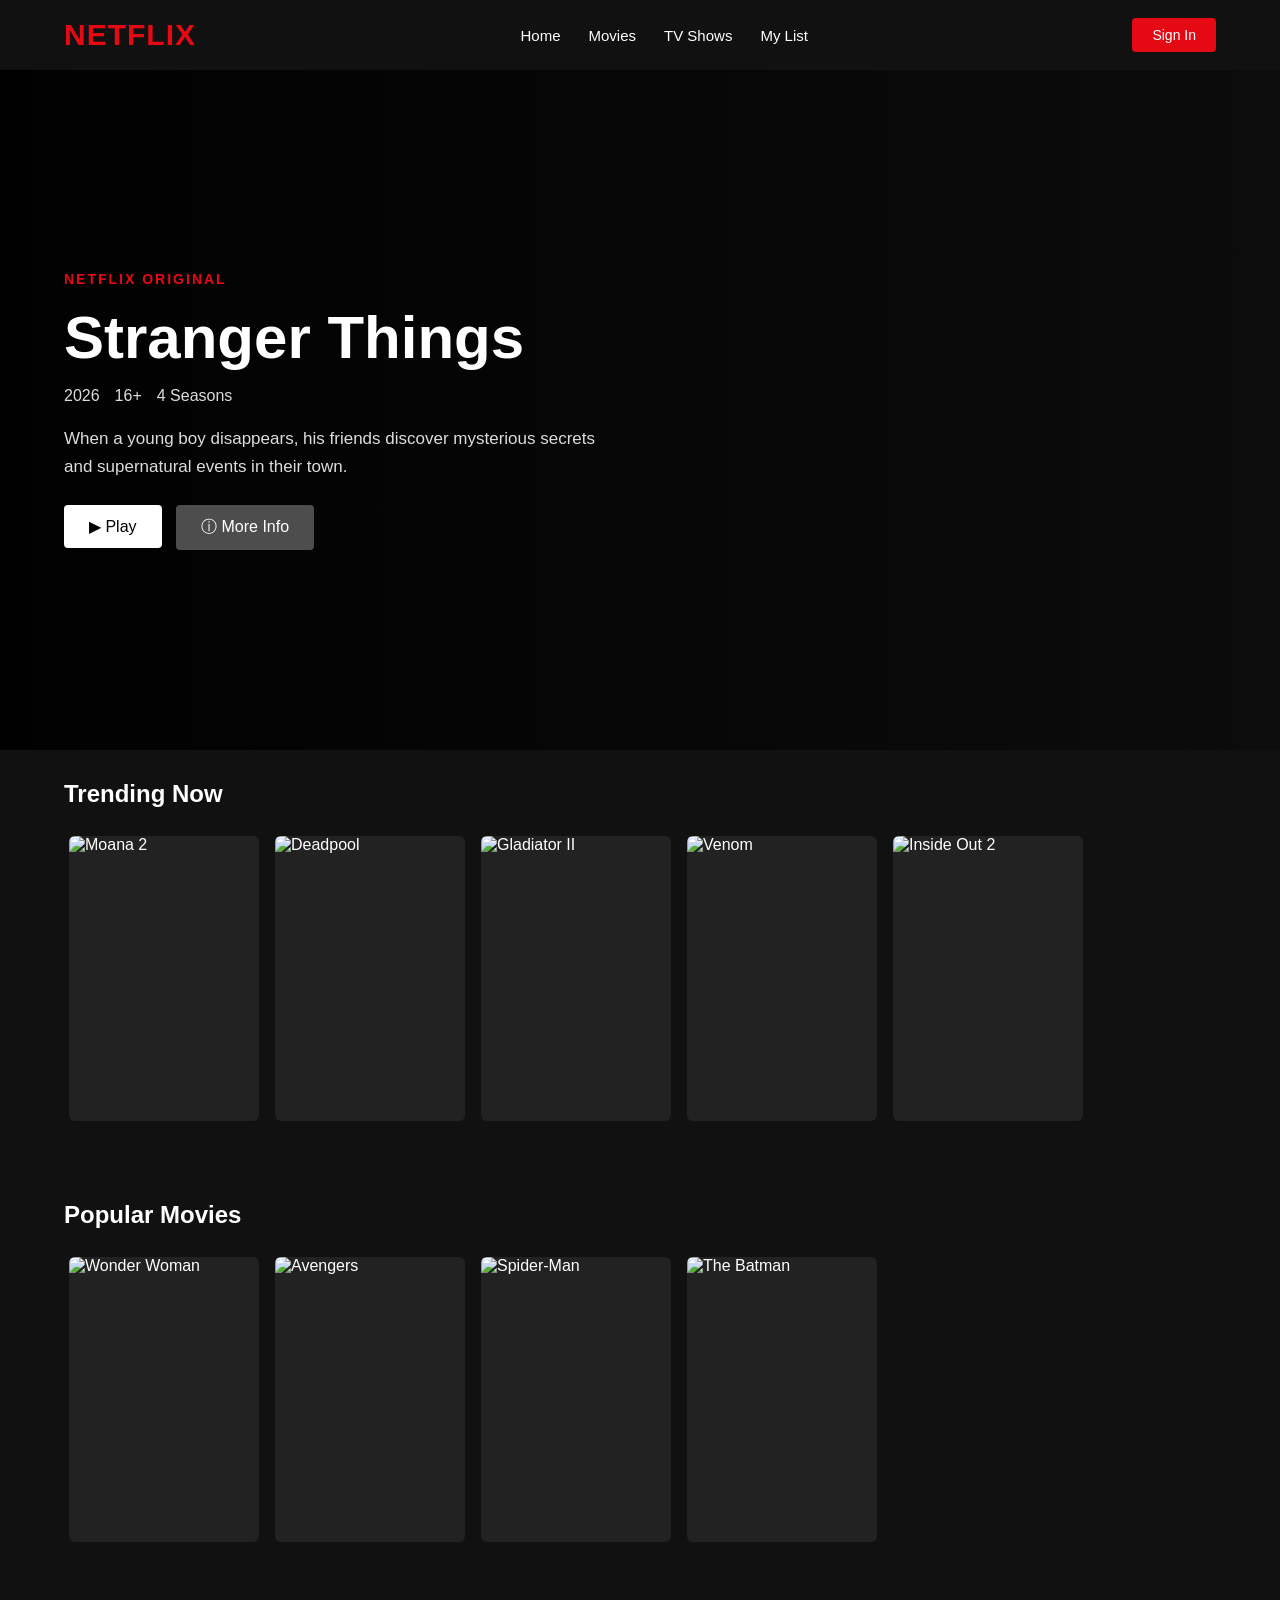
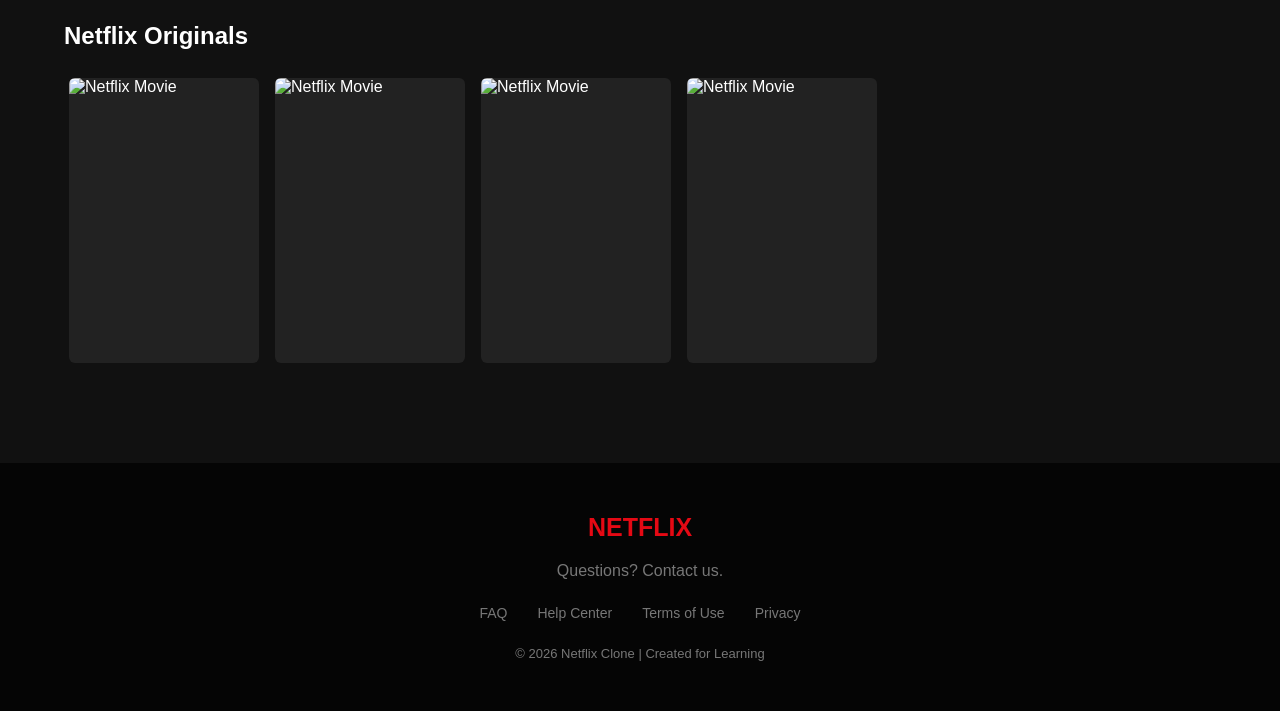
==== netflix-clone/index.html @ 40d4cc33 "Updated project" ====
<!DOCTYPE html>
<html lang="en">

<head>
    <meta charset="UTF-8">
    <meta name="viewport" content="width=device-width, initial-scale=1.0">

    <title>Netflix Clone</title>

    <link rel="stylesheet" href="style.css">
</head>

<body>

    <!-- ================= NAVBAR ================= -->

    <header>

        <div class="logo">NETFLIX</div>

        <nav>
            <a href="#">Home</a>
            <a href="#">Movies</a>
            <a href="#">TV Shows</a>
            <a href="#">My List</a>
        </nav>

        <button class="signin-btn">Sign In</button>

    </header>


    <!-- ================= HERO SECTION ================= -->

    <section class="hero">

        <div class="hero-content">

            <span class="featured">NETFLIX ORIGINAL</span>

            <h1>Stranger Things</h1>

            <div class="movie-details">
                <span>2026</span>
                <span>16+</span>
                <span>4 Seasons</span>
            </div>

            <p>
                When a young boy disappears, his friends discover
                mysterious secrets and supernatural events in their town.
            </p>

            <button class="play-btn">▶ Play</button>

            <button class="info-btn">ⓘ More Info</button>

        </div>

    </section>


    <!-- ================= TRENDING ================= -->

    <section class="movies-section">

        <h2>Trending Now</h2>

        <div class="movie-container">

            <div class="movie-card">

                <img src="https://image.tmdb.org/t/p/w500/1XDDXPXGiI8id7MrUxK36ke7gkX.jpg"
                    alt="Moana 2">

                <div class="movie-info">

                    <h3>Moana 2</h3>

                    <p>⭐ 7.6 &nbsp; | &nbsp; 2024</p>

                </div>

            </div>


            <div class="movie-card">

                <img src="https://image.tmdb.org/t/p/w500/8cdWjvZQUExUUTzyp4t6EDMubfO.jpg"
                    alt="Deadpool">

                <div class="movie-info">

                    <h3>Deadpool</h3>

                    <p>⭐ 8.0 &nbsp; | &nbsp; 2024</p>

                </div>

            </div>


            <div class="movie-card">

                <img src="https://image.tmdb.org/t/p/w500/1pdfLvkbY9ohJlCjQH2CZjjYVvJ.jpg"
                    alt="Gladiator II">

                <div class="movie-info">

                    <h3>Gladiator II</h3>

                    <p>⭐ 7.1 &nbsp; | &nbsp; 2024</p>

                </div>

            </div>


            <div class="movie-card">

                <img src="https://image.tmdb.org/t/p/w500/5CemD1I8k1R0R7cK4yK6a5Q5y7A.jpg"
                    alt="Venom">

                <div class="movie-info">

                    <h3>Venom</h3>

                    <p>⭐ 7.2 &nbsp; | &nbsp; 2024</p>

                </div>

            </div>


            <div class="movie-card">

                <img src="https://image.tmdb.org/t/p/w500/q719jXXEzOoYaps6babgKnONONX.jpg"
                    alt="Inside Out 2">

                <div class="movie-info">

                    <h3>Inside Out 2</h3>

                    <p>⭐ 8.0 &nbsp; | &nbsp; 2024</p>

                </div>

            </div>

        </div>

    </section>


    <!-- ================= POPULAR MOVIES ================= -->

    <section class="movies-section">

        <h2>Popular Movies</h2>

        <div class="movie-container">


            <div class="movie-card">

                <img src="https://image.tmdb.org/t/p/w500/8UlWHLMpgZm9bx6QYh0NFoq67TZ.jpg"
                    alt="Wonder Woman">

                <div class="movie-info">

                    <h3>Wonder Woman</h3>

                    <p>⭐ 7.4 &nbsp; | &nbsp; 2020</p>

                </div>

            </div>


            <div class="movie-card">

                <img src="https://image.tmdb.org/t/p/w500/7WsyChQLEftFiDOVTGkv3hFpyyt.jpg"
                    alt="Avengers">

                <div class="movie-info">

                    <h3>Avengers</h3>

                    <p>⭐ 8.4 &nbsp; | &nbsp; 2018</p>

                </div>

            </div>


            <div class="movie-card">

                <img src="https://image.tmdb.org/t/p/w500/6ELCZlTA5lGUops70hKdB83WJxH.jpg"
                    alt="Spider-Man">

                <div class="movie-info">

                    <h3>Spider-Man</h3>

                    <p>⭐ 8.2 &nbsp; | &nbsp; 2021</p>

                </div>

            </div>


            <div class="movie-card">

                <img src="https://image.tmdb.org/t/p/w500/9O1Iy9od7vL2q9T8w5s6x3j2.jpg"
                    alt="The Batman">

                <div class="movie-info">

                    <h3>The Batman</h3>

                    <p>⭐ 7.8 &nbsp; | &nbsp; 2022</p>

                </div>

            </div>


        </div>

    </section>


    <!-- ================= NETFLIX ORIGINALS ================= -->

    <section class="movies-section">

        <h2>Netflix Originals</h2>

        <div class="movie-container">


            <div class="movie-card">

                <img src="https://image.tmdb.org/t/p/w500/49zB8n6y5J5J3v4Y7J3L4M5N6O.jpg"
                    alt="Netflix Movie">

                <div class="movie-info">

                    <h3>Red Notice</h3>

                    <p>⭐ 7.0 &nbsp; | &nbsp; 2021</p>

                </div>

            </div>


            <div class="movie-card">

                <img src="https://image.tmdb.org/t/p/w500/6f5M1L5Y5N3X5N8M3L5P6Q7R8S.jpg"
                    alt="Netflix Movie">

                <div class="movie-info">

                    <h3>Extraction</h3>

                    <p>⭐ 7.8 &nbsp; | &nbsp; 2020</p>

                </div>

            </div>


            <div class="movie-card">

                <img src="https://image.tmdb.org/t/p/w500/8UlWHLMpgZm9bx6QYh0NFoq67TZ.jpg"
                    alt="Netflix Movie">

                <div class="movie-info">

                    <h3>Bird Box</h3>

                    <p>⭐ 6.8 &nbsp; | &nbsp; 2018</p>

                </div>

            </div>


            <div class="movie-card">

                <img src="https://image.tmdb.org/t/p/w500/7D2Q8M5J3L6P9N4R5T7V8X2Y.jpg"
                    alt="Netflix Movie">

                <div class="movie-info">

                    <h3>The Gray Man</h3>

                    <p>⭐ 7.0 &nbsp; | &nbsp; 2022</p>

                </div>

            </div>


        </div>

    </section>


    <!-- ================= FOOTER ================= -->

    <footer>

        <div class="footer-logo">NETFLIX</div>

        <p>
            Questions? Contact us.
        </p>

        <div class="footer-links">

            <a href="#">FAQ</a>
            <a href="#">Help Center</a>
            <a href="#">Terms of Use</a>
            <a href="#">Privacy</a>

        </div>

        <p class="copyright">
            © 2026 Netflix Clone | Created for Learning
        </p>

    </footer>


</body>

</html>
---- netflix-clone/style.css ----
/* ================= RESET ================= */

* {
    margin: 0;
    padding: 0;
    box-sizing: border-box;
}

html {
    scroll-behavior: smooth;
}

body {
    background: #111;
    color: white;
    font-family: Arial, Helvetica, sans-serif;
}


/* ================= NAVBAR ================= */

header {
    width: 100%;
    height: 70px;

    background: #111;

    display: flex;
    align-items: center;
    justify-content: space-between;

    padding: 0 5%;

    position: fixed;
    top: 0;
    left: 0;

    z-index: 1000;
}

.logo {
    color: #e50914;

    font-size: 30px;
    font-weight: bold;

    letter-spacing: 1px;
}

nav {
    display: flex;
    gap: 28px;
}

nav a {
    color: white;

    text-decoration: none;

    font-size: 15px;

    transition: 0.3s;
}

nav a:hover {
    color: #aaa;
}

.signin-btn {
    background: #e50914;

    color: white;

    border: none;

    padding: 9px 20px;

    border-radius: 4px;

    font-size: 14px;

    cursor: pointer;

    transition: 0.3s;
}

.signin-btn:hover {
    background: #f40612;
}


/* ================= HERO ================= */

.hero {
    height: 680px;

    margin-top: 70px;

    background-image:
        linear-gradient(
            to right,
            rgba(0, 0, 0, 0.95),
            rgba(0, 0, 0, 0.3)
        ),
        linear-gradient(
            to top,
            #111 0%,
            transparent 35%
        ),
        url("https://images.unsplash.com/photo-1489599849927-2ee91cede3ba");

    background-size: cover;

    background-position: center;

    display: flex;

    align-items: center;

    padding-left: 5%;
}

.hero-content {
    max-width: 550px;
}

.featured {
    color: #e50914;

    font-size: 14px;

    font-weight: bold;

    letter-spacing: 2px;
}

.hero-content h1 {
    font-size: 60px;

    margin-top: 15px;

    margin-bottom: 15px;
}

.movie-details {
    display: flex;

    gap: 15px;

    color: #ddd;

    margin-bottom: 20px;
}

.hero-content p {
    color: #ddd;

    font-size: 17px;

    line-height: 1.6;

    margin-bottom: 25px;
}


/* ================= HERO BUTTONS ================= */

.play-btn,
.info-btn {
    border: none;

    padding: 12px 25px;

    border-radius: 4px;

    font-size: 16px;

    cursor: pointer;

    margin-right: 10px;

    transition: 0.3s;
}

.play-btn {
    background: white;

    color: black;
}

.play-btn:hover {
    background: #ddd;

    transform: scale(1.05);
}

.info-btn {
    background: rgba(109, 109, 110, 0.7);

    color: white;
}

.info-btn:hover {
    background: rgba(109, 109, 110, 0.5);

    transform: scale(1.05);
}


/* ================= MOVIE SECTIONS ================= */

.movies-section {
    padding: 30px 5%;
}

.movies-section h2 {
    font-size: 24px;

    margin-bottom: 18px;
}


/* ================= MOVIE CONTAINER ================= */

.movie-container {
    display: flex;

    gap: 16px;

    overflow-x: auto;

    padding: 10px 5px 20px;
}

.movie-container::-webkit-scrollbar {
    height: 6px;
}

.movie-container::-webkit-scrollbar-track {
    background: #222;
}

.movie-container::-webkit-scrollbar-thumb {
    background: #555;

    border-radius: 10px;
}


/* ================= MOVIE CARD ================= */

.movie-card {
    position: relative;

    min-width: 190px;

    height: 285px;

    border-radius: 6px;

    overflow: hidden;

    cursor: pointer;

    transition: transform 0.3s ease;

    background: #222;
}

.movie-card img {
    width: 100%;

    height: 100%;

    object-fit: cover;

    display: block;

    transition: 0.3s;
}

.movie-card:hover {
    transform: scale(1.08);

    z-index: 10;
}

.movie-card:hover img {
    filter: brightness(0.65);
}


/* ================= MOVIE INFO ================= */

.movie-info {
    position: absolute;

    bottom: 0;
    left: 0;

    width: 100%;

    padding: 35px 12px 12px;

    background: linear-gradient(
        transparent,
        rgba(0, 0, 0, 0.95)
    );

    transform: translateY(100%);

    transition: 0.3s ease;
}

.movie-card:hover .movie-info {
    transform: translateY(0);
}

.movie-info h3 {
    font-size: 17px;

    margin-bottom: 7px;
}

.movie-info p {
    color: #ddd;

    font-size: 13px;
}


/* ================= FOOTER ================= */

footer {
    margin-top: 50px;

    padding: 50px 5%;

    background: #050505;

    color: #777;

    text-align: center;
}

.footer-logo {
    color: #e50914;

    font-size: 25px;

    font-weight: bold;

    margin-bottom: 20px;
}

.footer-links {
    display: flex;

    justify-content: center;

    gap: 30px;

    margin: 25px 0;
}

.footer-links a {
    color: #777;

    text-decoration: none;

    font-size: 14px;
}

.footer-links a:hover {
    text-decoration: underline;
}

.copyright {
    margin-top: 20px;

    font-size: 13px;
}


/* ================= RESPONSIVE ================= */

@media (max-width: 768px) {

    header {
        padding: 0 20px;
    }

    nav {
        display: none;
    }

    .logo {
        font-size: 25px;
    }

    .hero {
        height: 550px;

        padding: 20px;

        background-position: center;
    }

    .hero-content h1 {
        font-size: 42px;
    }

    .hero-content p {
        font-size: 15px;
    }

    .movies-section {
        padding: 25px 20px;
    }

    .movie-card {
        min-width: 150px;

        height: 225px;
    }

    .footer-links {
        flex-direction: column;

        gap: 12px;
    }
}


@media (max-width: 450px) {

    .signin-btn {
        padding: 7px 12px;

        font-size: 12px;
    }

    .hero-content h1 {
        font-size: 35px;
    }

    .play-btn,
    .info-btn {
        padding: 10px 16px;

        font-size: 14px;
    }

}
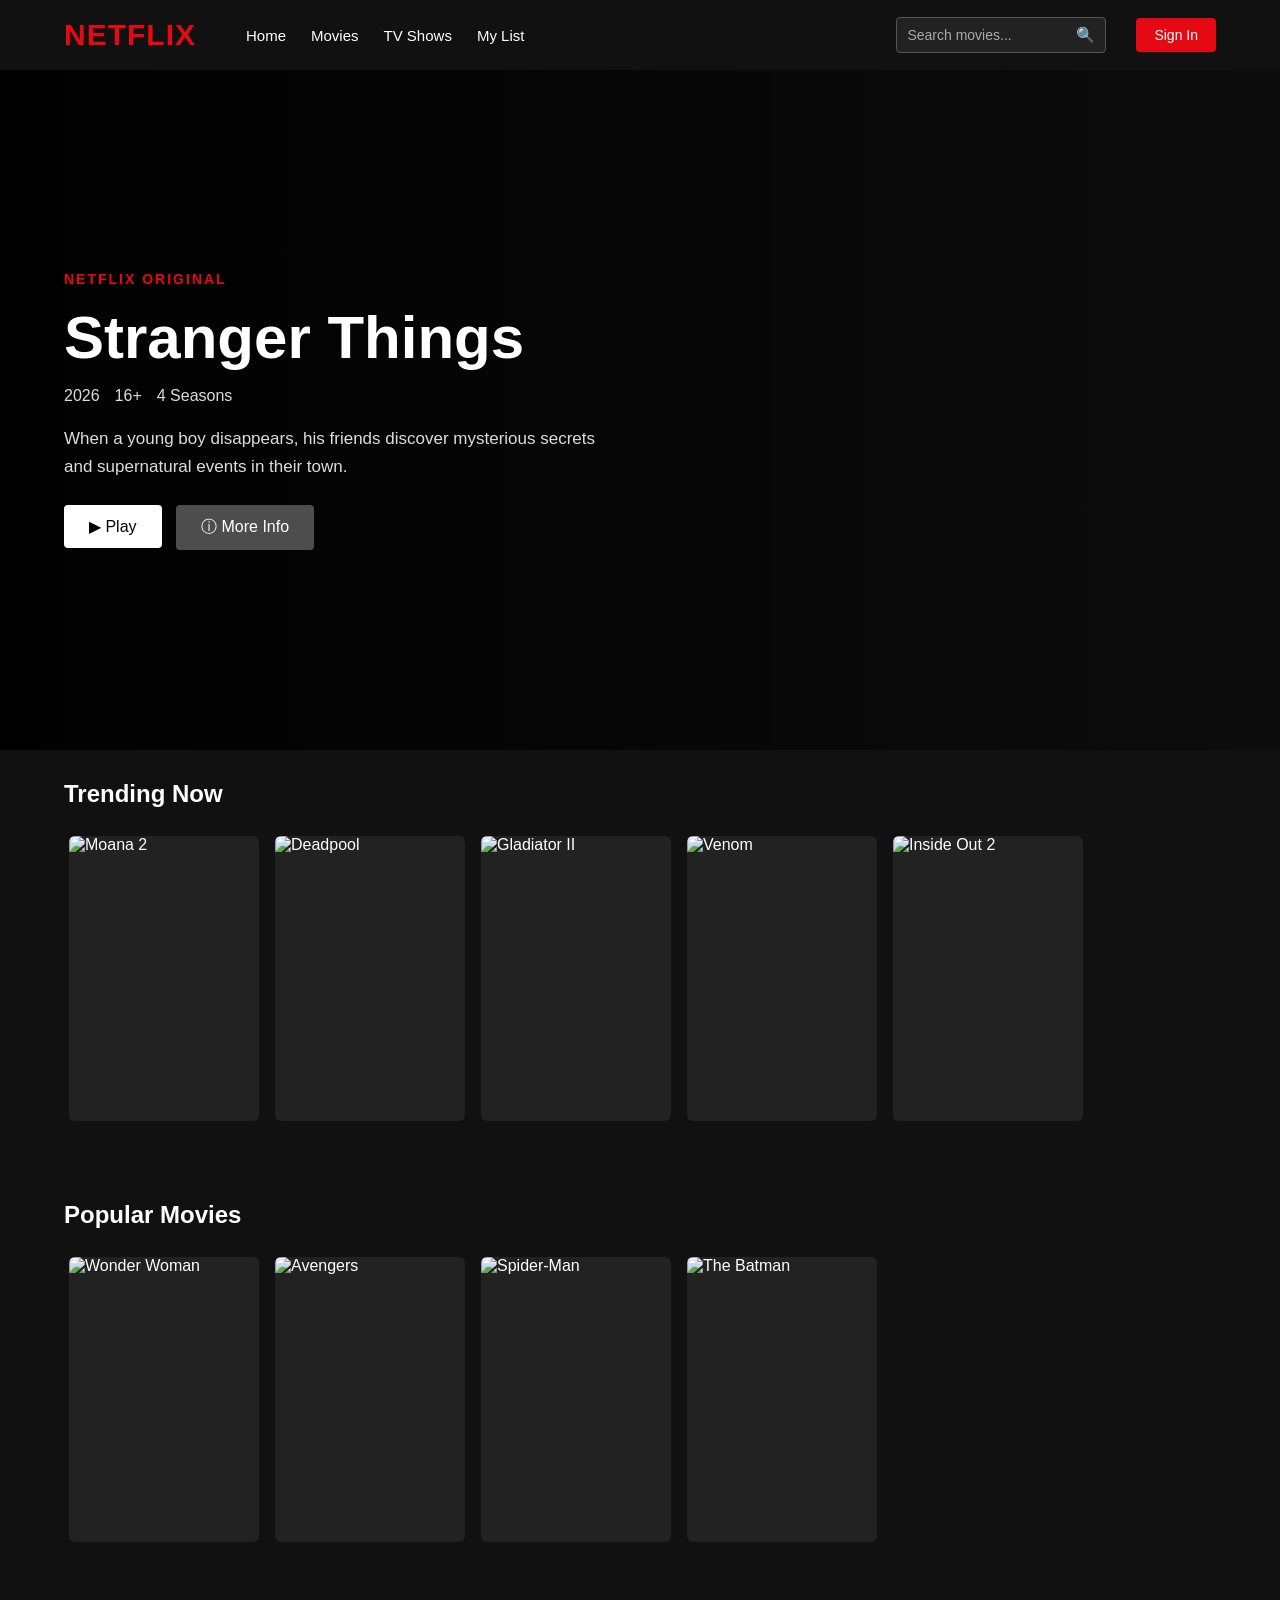
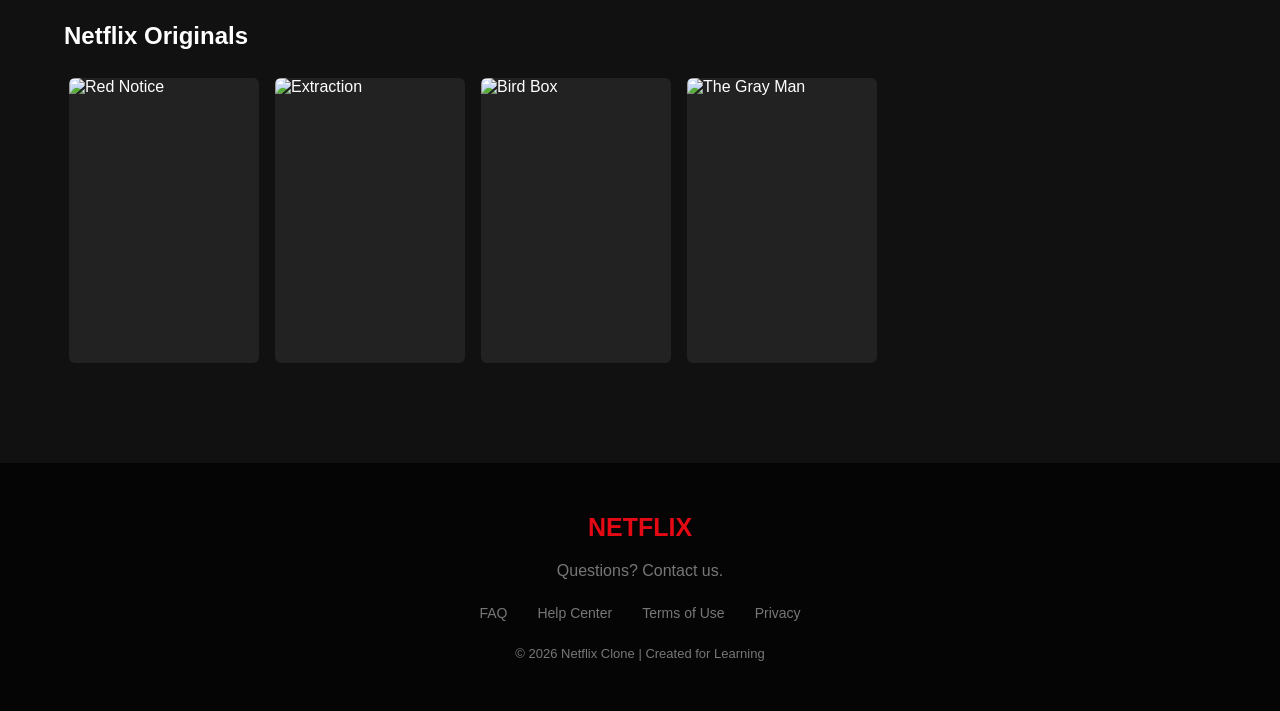
==== commit f0da0697: "Updated project" ====
--- a/netflix-clone/index.html
+++ b/netflix-clone/index.html
@@ -12,27 +12,34 @@
 
 <body>
 
-    <!-- ================= NAVBAR ================= -->
-
+    <!-- NAVBAR -->
     <header>
 
         <div class="logo">NETFLIX</div>
 
         <nav>
-            <a href="#">Home</a>
-            <a href="#">Movies</a>
-            <a href="#">TV Shows</a>
-            <a href="#">My List</a>
+            <a href="#home">Home</a>
+            <a href="#movies">Movies</a>
+            <a href="#tvshows">TV Shows</a>
+            <a href="#mylist">My List</a>
         </nav>
 
+        <div class="search-box">
+            <input
+                type="text"
+                id="searchInput"
+                placeholder="Search movies..."
+            >
+            <span>🔍</span>
+        </div>
+
         <button class="signin-btn">Sign In</button>
 
     </header>
 
 
-    <!-- ================= HERO SECTION ================= -->
-
-    <section class="hero">
+    <!-- HERO -->
+    <section class="hero" id="home">
 
         <div class="hero-content">
 
@@ -60,263 +67,252 @@
     </section>
 
 
-    <!-- ================= TRENDING ================= -->
-
-    <section class="movies-section">
-
-        <h2>Trending Now</h2>
-
-        <div class="movie-container">
-
-            <div class="movie-card">
-
-                <img src="https://image.tmdb.org/t/p/w500/1XDDXPXGiI8id7MrUxK36ke7gkX.jpg"
-                    alt="Moana 2">
-
-                <div class="movie-info">
-
-                    <h3>Moana 2</h3>
-
-                    <p>⭐ 7.6 &nbsp; | &nbsp; 2024</p>
+    <!-- MOVIES -->
+    <main id="movies">
+
+        <!-- TRENDING -->
+        <section class="movies-section">
+
+            <h2>Trending Now</h2>
+
+            <div class="movie-container">
+
+                <div class="movie-card">
+
+                    <img
+                        src="https://image.tmdb.org/t/p/w500/1XDDXPXGiI8id7MrUxK36ke7gkX.jpg"
+                        alt="Moana 2"
+                    >
+
+                    <div class="movie-info">
+                        <h3>Moana 2</h3>
+                        <p>⭐ 7.6 | 2024</p>
+                    </div>
+
+                </div>
+
+
+                <div class="movie-card">
+
+                    <img
+                        src="https://image.tmdb.org/t/p/w500/8cdWjvZQUExUUTzyp4t6EDMubfO.jpg"
+                        alt="Deadpool"
+                    >
+
+                    <div class="movie-info">
+                        <h3>Deadpool</h3>
+                        <p>⭐ 8.0 | 2024</p>
+                    </div>
+
+                </div>
+
+
+                <div class="movie-card">
+
+                    <img
+                        src="https://image.tmdb.org/t/p/w500/1pdfLvkbY9ohJlCjQH2CZjjYVvJ.jpg"
+                        alt="Gladiator II"
+                    >
+
+                    <div class="movie-info">
+                        <h3>Gladiator II</h3>
+                        <p>⭐ 7.1 | 2024</p>
+                    </div>
+
+                </div>
+
+
+                <div class="movie-card">
+
+                    <img
+                        src="https://image.tmdb.org/t/p/w500/5CemD1I8k1R0R7cK4yK6a5Q5y7A.jpg"
+                        alt="Venom"
+                    >
+
+                    <div class="movie-info">
+                        <h3>Venom</h3>
+                        <p>⭐ 7.2 | 2024</p>
+                    </div>
+
+                </div>
+
+
+                <div class="movie-card">
+
+                    <img
+                        src="https://image.tmdb.org/t/p/w500/q719jXXEzOoYaps6babgKnONONX.jpg"
+                        alt="Inside Out 2"
+                    >
+
+                    <div class="movie-info">
+                        <h3>Inside Out 2</h3>
+                        <p>⭐ 8.0 | 2024</p>
+                    </div>
 
                 </div>
 
             </div>
 
-
-            <div class="movie-card">
-
-                <img src="https://image.tmdb.org/t/p/w500/8cdWjvZQUExUUTzyp4t6EDMubfO.jpg"
-                    alt="Deadpool">
-
-                <div class="movie-info">
-
-                    <h3>Deadpool</h3>
-
-                    <p>⭐ 8.0 &nbsp; | &nbsp; 2024</p>
+        </section>
+
+
+        <!-- POPULAR -->
+        <section class="movies-section">
+
+            <h2>Popular Movies</h2>
+
+            <div class="movie-container">
+
+                <div class="movie-card">
+
+                    <img
+                        src="https://image.tmdb.org/t/p/w500/8UlWHLMpgZm9bx6QYh0NFoq67TZ.jpg"
+                        alt="Wonder Woman"
+                    >
+
+                    <div class="movie-info">
+                        <h3>Wonder Woman</h3>
+                        <p>⭐ 7.4 | 2020</p>
+                    </div>
+
+                </div>
+
+
+                <div class="movie-card">
+
+                    <img
+                        src="https://image.tmdb.org/t/p/w500/7WsyChQLEftFiDOVTGkv3hFpyyt.jpg"
+                        alt="Avengers"
+                    >
+
+                    <div class="movie-info">
+                        <h3>Avengers</h3>
+                        <p>⭐ 8.4 | 2018</p>
+                    </div>
+
+                </div>
+
+
+                <div class="movie-card">
+
+                    <img
+                        src="https://image.tmdb.org/t/p/w500/6ELCZlTA5lGUops70hKdB83WJxH.jpg"
+                        alt="Spider-Man"
+                    >
+
+                    <div class="movie-info">
+                        <h3>Spider-Man</h3>
+                        <p>⭐ 8.2 | 2021</p>
+                    </div>
+
+                </div>
+
+
+                <div class="movie-card">
+
+                    <img
+                        src="https://image.tmdb.org/t/p/w500/9O1Iy9od7vL2q9T8w5s6x3j2.jpg"
+                        alt="The Batman"
+                    >
+
+                    <div class="movie-info">
+                        <h3>The Batman</h3>
+                        <p>⭐ 7.8 | 2022</p>
+                    </div>
 
                 </div>
 
             </div>
 
-
-            <div class="movie-card">
-
-                <img src="https://image.tmdb.org/t/p/w500/1pdfLvkbY9ohJlCjQH2CZjjYVvJ.jpg"
-                    alt="Gladiator II">
-
-                <div class="movie-info">
-
-                    <h3>Gladiator II</h3>
-
-                    <p>⭐ 7.1 &nbsp; | &nbsp; 2024</p>
+        </section>
+
+
+        <!-- NETFLIX ORIGINALS -->
+        <section class="movies-section">
+
+            <h2>Netflix Originals</h2>
+
+            <div class="movie-container">
+
+                <div class="movie-card">
+
+                    <img
+                        src="https://image.tmdb.org/t/p/w500/49zB8n6y5J5J3v4Y7J3L4M5N6O.jpg"
+                        alt="Red Notice"
+                    >
+
+                    <div class="movie-info">
+                        <h3>Red Notice</h3>
+                        <p>⭐ 7.0 | 2021</p>
+                    </div>
+
+                </div>
+
+
+                <div class="movie-card">
+
+                    <img
+                        src="https://image.tmdb.org/t/p/w500/6f5M1L5Y5N3X5N8M3L5P6Q7R8S.jpg"
+                        alt="Extraction"
+                    >
+
+                    <div class="movie-info">
+                        <h3>Extraction</h3>
+                        <p>⭐ 7.8 | 2020</p>
+                    </div>
+
+                </div>
+
+
+                <div class="movie-card">
+
+                    <img
+                        src="https://image.tmdb.org/t/p/w500/8UlWHLMpgZm9bx6QYh0NFoq67TZ.jpg"
+                        alt="Bird Box"
+                    >
+
+                    <div class="movie-info">
+                        <h3>Bird Box</h3>
+                        <p>⭐ 6.8 | 2018</p>
+                    </div>
+
+                </div>
+
+
+                <div class="movie-card">
+
+                    <img
+                        src="https://image.tmdb.org/t/p/w500/7D2Q8M5J3L6P9N4R5T7V8X2Y.jpg"
+                        alt="The Gray Man"
+                    >
+
+                    <div class="movie-info">
+                        <h3>The Gray Man</h3>
+                        <p>⭐ 7.0 | 2022</p>
+                    </div>
 
                 </div>
 
             </div>
 
-
-            <div class="movie-card">
-
-                <img src="https://image.tmdb.org/t/p/w500/5CemD1I8k1R0R7cK4yK6a5Q5y7A.jpg"
-                    alt="Venom">
-
-                <div class="movie-info">
-
-                    <h3>Venom</h3>
-
-                    <p>⭐ 7.2 &nbsp; | &nbsp; 2024</p>
-
-                </div>
-
-            </div>
-
-
-            <div class="movie-card">
-
-                <img src="https://image.tmdb.org/t/p/w500/q719jXXEzOoYaps6babgKnONONX.jpg"
-                    alt="Inside Out 2">
-
-                <div class="movie-info">
-
-                    <h3>Inside Out 2</h3>
-
-                    <p>⭐ 8.0 &nbsp; | &nbsp; 2024</p>
-
-                </div>
-
-            </div>
-
-        </div>
-
-    </section>
-
-
-    <!-- ================= POPULAR MOVIES ================= -->
-
-    <section class="movies-section">
-
-        <h2>Popular Movies</h2>
-
-        <div class="movie-container">
-
-
-            <div class="movie-card">
-
-                <img src="https://image.tmdb.org/t/p/w500/8UlWHLMpgZm9bx6QYh0NFoq67TZ.jpg"
-                    alt="Wonder Woman">
-
-                <div class="movie-info">
-
-                    <h3>Wonder Woman</h3>
-
-                    <p>⭐ 7.4 &nbsp; | &nbsp; 2020</p>
-
-                </div>
-
-            </div>
-
-
-            <div class="movie-card">
-
-                <img src="https://image.tmdb.org/t/p/w500/7WsyChQLEftFiDOVTGkv3hFpyyt.jpg"
-                    alt="Avengers">
-
-                <div class="movie-info">
-
-                    <h3>Avengers</h3>
-
-                    <p>⭐ 8.4 &nbsp; | &nbsp; 2018</p>
-
-                </div>
-
-            </div>
-
-
-            <div class="movie-card">
-
-                <img src="https://image.tmdb.org/t/p/w500/6ELCZlTA5lGUops70hKdB83WJxH.jpg"
-                    alt="Spider-Man">
-
-                <div class="movie-info">
-
-                    <h3>Spider-Man</h3>
-
-                    <p>⭐ 8.2 &nbsp; | &nbsp; 2021</p>
-
-                </div>
-
-            </div>
-
-
-            <div class="movie-card">
-
-                <img src="https://image.tmdb.org/t/p/w500/9O1Iy9od7vL2q9T8w5s6x3j2.jpg"
-                    alt="The Batman">
-
-                <div class="movie-info">
-
-                    <h3>The Batman</h3>
-
-                    <p>⭐ 7.8 &nbsp; | &nbsp; 2022</p>
-
-                </div>
-
-            </div>
-
-
-        </div>
-
-    </section>
-
-
-    <!-- ================= NETFLIX ORIGINALS ================= -->
-
-    <section class="movies-section">
-
-        <h2>Netflix Originals</h2>
-
-        <div class="movie-container">
-
-
-            <div class="movie-card">
-
-                <img src="https://image.tmdb.org/t/p/w500/49zB8n6y5J5J3v4Y7J3L4M5N6O.jpg"
-                    alt="Netflix Movie">
-
-                <div class="movie-info">
-
-                    <h3>Red Notice</h3>
-
-                    <p>⭐ 7.0 &nbsp; | &nbsp; 2021</p>
-
-                </div>
-
-            </div>
-
-
-            <div class="movie-card">
-
-                <img src="https://image.tmdb.org/t/p/w500/6f5M1L5Y5N3X5N8M3L5P6Q7R8S.jpg"
-                    alt="Netflix Movie">
-
-                <div class="movie-info">
-
-                    <h3>Extraction</h3>
-
-                    <p>⭐ 7.8 &nbsp; | &nbsp; 2020</p>
-
-                </div>
-
-            </div>
-
-
-            <div class="movie-card">
-
-                <img src="https://image.tmdb.org/t/p/w500/8UlWHLMpgZm9bx6QYh0NFoq67TZ.jpg"
-                    alt="Netflix Movie">
-
-                <div class="movie-info">
-
-                    <h3>Bird Box</h3>
-
-                    <p>⭐ 6.8 &nbsp; | &nbsp; 2018</p>
-
-                </div>
-
-            </div>
-
-
-            <div class="movie-card">
-
-                <img src="https://image.tmdb.org/t/p/w500/7D2Q8M5J3L6P9N4R5T7V8X2Y.jpg"
-                    alt="Netflix Movie">
-
-                <div class="movie-info">
-
-                    <h3>The Gray Man</h3>
-
-                    <p>⭐ 7.0 &nbsp; | &nbsp; 2022</p>
-
-                </div>
-
-            </div>
-
-
-        </div>
-
-    </section>
-
-
-    <!-- ================= FOOTER ================= -->
-
+        </section>
+
+    </main>
+
+
+    <!-- NO RESULTS -->
+    <div id="noResults" class="no-results">
+        <h2>No movies found 😔</h2>
+        <p>Try searching for another movie.</p>
+    </div>
+
+
+    <!-- FOOTER -->
     <footer>
 
         <div class="footer-logo">NETFLIX</div>
 
-        <p>
-            Questions? Contact us.
-        </p>
+        <p>Questions? Contact us.</p>
 
         <div class="footer-links">
 
@@ -334,6 +330,8 @@
     </footer>
 
 
+    <script src="script.js"></script>
+
 </body>
 
 </html>
--- a/netflix-clone/style.css
+++ b/netflix-clone/style.css
@@ -27,9 +27,10 @@
 
     display: flex;
     align-items: center;
-    justify-content: space-between;
 
     padding: 0 5%;
+
+    gap: 30px;
 
     position: fixed;
     top: 0;
@@ -45,11 +46,15 @@
     font-weight: bold;
 
     letter-spacing: 1px;
+
+    margin-right: 20px;
 }
 
 nav {
     display: flex;
-    gap: 28px;
+    gap: 25px;
+
+    flex: 1;
 }
 
 nav a {
@@ -66,6 +71,50 @@
     color: #aaa;
 }
 
+
+/* ================= SEARCH ================= */
+
+.search-box {
+    width: 210px;
+    height: 36px;
+
+    display: flex;
+    align-items: center;
+
+    background: #222;
+
+    border: 1px solid #555;
+
+    border-radius: 4px;
+
+    padding: 0 10px;
+}
+
+.search-box input {
+    width: 100%;
+
+    background: transparent;
+
+    border: none;
+
+    outline: none;
+
+    color: white;
+
+    font-size: 14px;
+}
+
+.search-box input::placeholder {
+    color: #aaa;
+}
+
+.search-box span {
+    font-size: 15px;
+}
+
+
+/* ================= SIGN IN ================= */
+
 .signin-btn {
     background: #e50914;
 
@@ -73,13 +122,15 @@
 
     border: none;
 
-    padding: 9px 20px;
+    padding: 9px 18px;
 
     border-radius: 4px;
 
+    cursor: pointer;
+
     font-size: 14px;
 
-    cursor: pointer;
+    white-space: nowrap;
 
     transition: 0.3s;
 }
@@ -207,7 +258,7 @@
 }
 
 
-/* ================= MOVIE SECTIONS ================= */
+/* ================= MOVIES ================= */
 
 .movies-section {
     padding: 30px 5%;
@@ -219,9 +270,6 @@
     margin-bottom: 18px;
 }
 
-
-/* ================= MOVIE CONTAINER ================= */
-
 .movie-container {
     display: flex;
 
@@ -286,7 +334,7 @@
 }
 
 .movie-card:hover img {
-    filter: brightness(0.65);
+    filter: brightness(0.6);
 }
 
 
@@ -300,7 +348,7 @@
 
     width: 100%;
 
-    padding: 35px 12px 12px;
+    padding: 40px 12px 12px;
 
     background: linear-gradient(
         transparent,
@@ -329,6 +377,25 @@
 }
 
 
+/* ================= NO RESULTS ================= */
+
+.no-results {
+    display: none;
+
+    text-align: center;
+
+    padding: 60px 20px;
+
+    color: #aaa;
+}
+
+.no-results h2 {
+    color: white;
+
+    margin-bottom: 10px;
+}
+
+
 /* ================= FOOTER ================= */
 
 footer {
@@ -382,28 +449,65 @@
 }
 
 
-/* ================= RESPONSIVE ================= */
+/* ================= TABLET ================= */
+
+@media (max-width: 1000px) {
+
+    header {
+        gap: 15px;
+    }
+
+    nav {
+        gap: 15px;
+    }
+
+    .search-box {
+        width: 170px;
+    }
+
+}
+
+
+/* ================= MOBILE ================= */
 
 @media (max-width: 768px) {
 
     header {
+        height: 65px;
+
         padding: 0 20px;
+
+        gap: 12px;
+    }
+
+    .logo {
+        font-size: 24px;
+
+        margin-right: 0;
     }
 
     nav {
         display: none;
     }
 
-    .logo {
-        font-size: 25px;
+    .search-box {
+        margin-left: auto;
+
+        width: 160px;
+    }
+
+    .signin-btn {
+        padding: 8px 12px;
+
+        font-size: 12px;
     }
 
     .hero {
         height: 550px;
 
+        margin-top: 65px;
+
         padding: 20px;
-
-        background-position: center;
     }
 
     .hero-content h1 {
@@ -429,15 +533,20 @@
 
         gap: 12px;
     }
-}
-
+
+}
+
+
+/* ================= SMALL MOBILE ================= */
 
 @media (max-width: 450px) {
 
+    .search-box {
+        width: 120px;
+    }
+
     .signin-btn {
-        padding: 7px 12px;
-
-        font-size: 12px;
+        display: none;
     }
 
     .hero-content h1 {
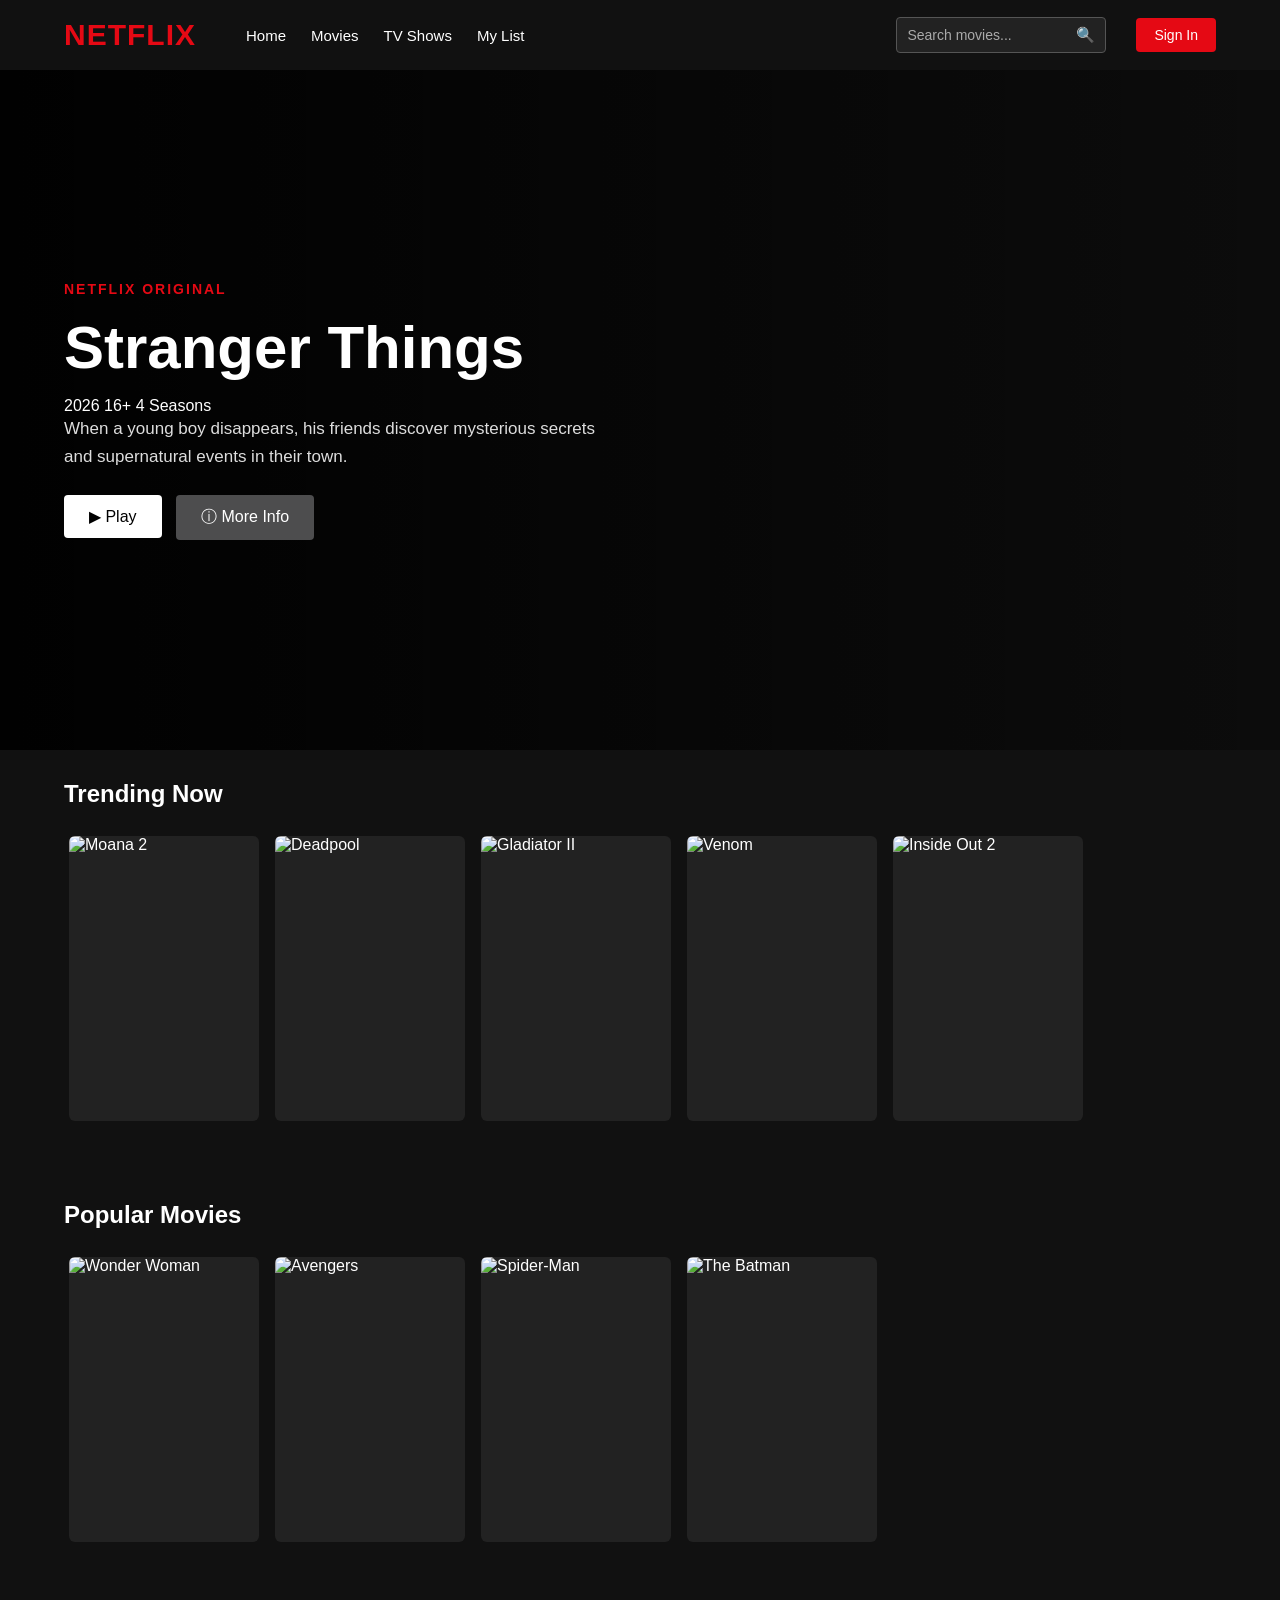
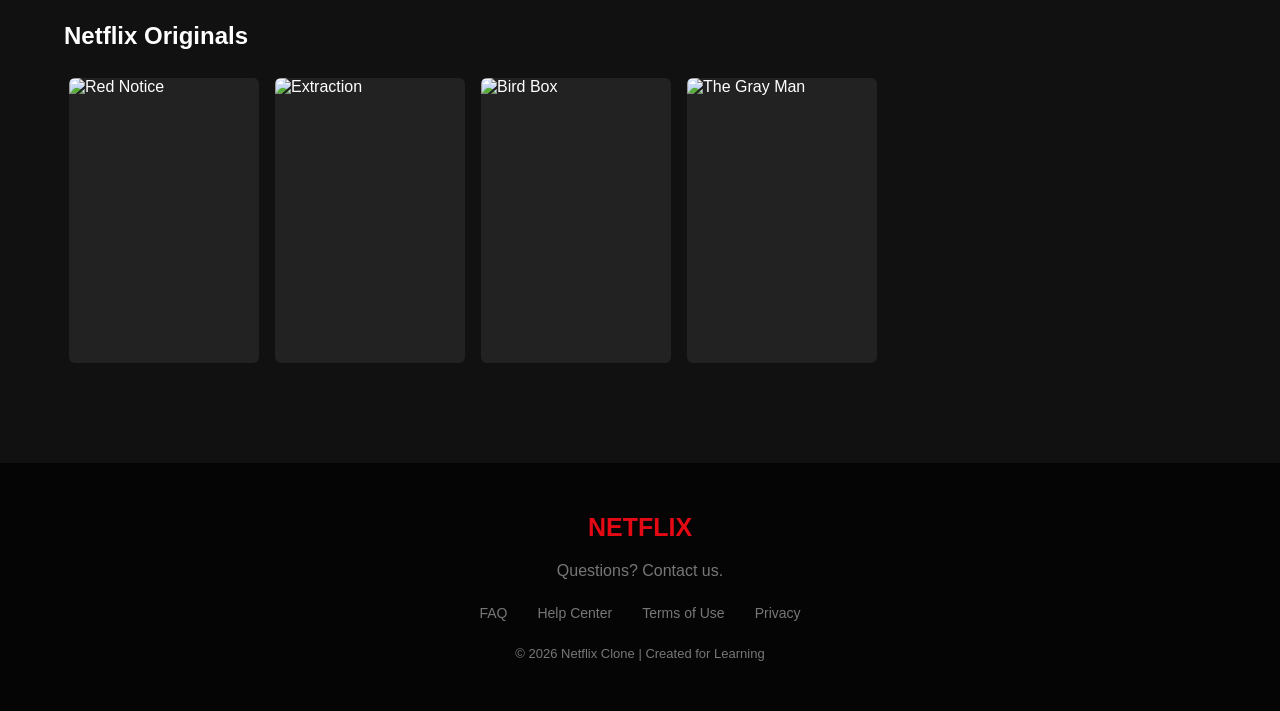
==== commit b11c46e8: "Updated project" ====
--- a/netflix-clone/index.html
+++ b/netflix-clone/index.html
@@ -12,7 +12,8 @@
 
 <body>
 
-    <!-- NAVBAR -->
+    <!-- ================= NAVBAR ================= -->
+
     <header>
 
         <div class="logo">NETFLIX</div>
@@ -38,7 +39,8 @@
     </header>
 
 
-    <!-- HERO -->
+    <!-- ================= HERO ================= -->
+
     <section class="hero" id="home">
 
         <div class="hero-content">
@@ -47,7 +49,7 @@
 
             <h1>Stranger Things</h1>
 
-            <div class="movie-details">
+            <div class="hero-meta">
                 <span>2026</span>
                 <span>16+</span>
                 <span>4 Seasons</span>
@@ -58,26 +60,39 @@
                 mysterious secrets and supernatural events in their town.
             </p>
 
-            <button class="play-btn">▶ Play</button>
-
-            <button class="info-btn">ⓘ More Info</button>
+            <button class="play-btn">
+                ▶ Play
+            </button>
+
+            <button class="info-btn">
+                ⓘ More Info
+            </button>
 
         </div>
 
     </section>
 
 
-    <!-- MOVIES -->
+    <!-- ================= MOVIES ================= -->
+
     <main id="movies">
 
-        <!-- TRENDING -->
+
+        <!-- TRENDING NOW -->
+
         <section class="movies-section">
 
             <h2>Trending Now</h2>
 
             <div class="movie-container">
 
-                <div class="movie-card">
+
+                <!-- MOANA -->
+
+                <div
+                    class="movie-card"
+                    onclick="window.location.href='movie.html'"
+                >
 
                     <img
                         src="https://image.tmdb.org/t/p/w500/1XDDXPXGiI8id7MrUxK36ke7gkX.jpg"
@@ -85,14 +100,22 @@
                     >
 
                     <div class="movie-info">
+
                         <h3>Moana 2</h3>
+
                         <p>⭐ 7.6 | 2024</p>
-                    </div>
-
-                </div>
-
-
-                <div class="movie-card">
+
+                    </div>
+
+                </div>
+
+
+                <!-- DEADPOOL -->
+
+                <div
+                    class="movie-card"
+                    onclick="window.location.href='movie.html'"
+                >
 
                     <img
                         src="https://image.tmdb.org/t/p/w500/8cdWjvZQUExUUTzyp4t6EDMubfO.jpg"
@@ -100,14 +123,22 @@
                     >
 
                     <div class="movie-info">
+
                         <h3>Deadpool</h3>
+
                         <p>⭐ 8.0 | 2024</p>
-                    </div>
-
-                </div>
-
-
-                <div class="movie-card">
+
+                    </div>
+
+                </div>
+
+
+                <!-- GLADIATOR -->
+
+                <div
+                    class="movie-card"
+                    onclick="window.location.href='movie.html'"
+                >
 
                     <img
                         src="https://image.tmdb.org/t/p/w500/1pdfLvkbY9ohJlCjQH2CZjjYVvJ.jpg"
@@ -115,14 +146,22 @@
                     >
 
                     <div class="movie-info">
+
                         <h3>Gladiator II</h3>
+
                         <p>⭐ 7.1 | 2024</p>
-                    </div>
-
-                </div>
-
-
-                <div class="movie-card">
+
+                    </div>
+
+                </div>
+
+
+                <!-- VENOM -->
+
+                <div
+                    class="movie-card"
+                    onclick="window.location.href='movie.html'"
+                >
 
                     <img
                         src="https://image.tmdb.org/t/p/w500/5CemD1I8k1R0R7cK4yK6a5Q5y7A.jpg"
@@ -130,14 +169,22 @@
                     >
 
                     <div class="movie-info">
+
                         <h3>Venom</h3>
+
                         <p>⭐ 7.2 | 2024</p>
-                    </div>
-
-                </div>
-
-
-                <div class="movie-card">
+
+                    </div>
+
+                </div>
+
+
+                <!-- INSIDE OUT -->
+
+                <div
+                    class="movie-card"
+                    onclick="window.location.href='movie.html'"
+                >
 
                     <img
                         src="https://image.tmdb.org/t/p/w500/q719jXXEzOoYaps6babgKnONONX.jpg"
@@ -145,8 +192,11 @@
                     >
 
                     <div class="movie-info">
+
                         <h3>Inside Out 2</h3>
+
                         <p>⭐ 8.0 | 2024</p>
+
                     </div>
 
                 </div>
@@ -156,14 +206,22 @@
         </section>
 
 
-        <!-- POPULAR -->
+
+        <!-- POPULAR MOVIES -->
+
         <section class="movies-section">
 
             <h2>Popular Movies</h2>
 
             <div class="movie-container">
 
-                <div class="movie-card">
+
+                <!-- WONDER WOMAN -->
+
+                <div
+                    class="movie-card"
+                    onclick="window.location.href='movie.html'"
+                >
 
                     <img
                         src="https://image.tmdb.org/t/p/w500/8UlWHLMpgZm9bx6QYh0NFoq67TZ.jpg"
@@ -171,14 +229,22 @@
                     >
 
                     <div class="movie-info">
+
                         <h3>Wonder Woman</h3>
+
                         <p>⭐ 7.4 | 2020</p>
-                    </div>
-
-                </div>
-
-
-                <div class="movie-card">
+
+                    </div>
+
+                </div>
+
+
+                <!-- AVENGERS -->
+
+                <div
+                    class="movie-card"
+                    onclick="window.location.href='movie.html'"
+                >
 
                     <img
                         src="https://image.tmdb.org/t/p/w500/7WsyChQLEftFiDOVTGkv3hFpyyt.jpg"
@@ -186,14 +252,22 @@
                     >
 
                     <div class="movie-info">
+
                         <h3>Avengers</h3>
+
                         <p>⭐ 8.4 | 2018</p>
-                    </div>
-
-                </div>
-
-
-                <div class="movie-card">
+
+                    </div>
+
+                </div>
+
+
+                <!-- SPIDER MAN -->
+
+                <div
+                    class="movie-card"
+                    onclick="window.location.href='movie.html'"
+                >
 
                     <img
                         src="https://image.tmdb.org/t/p/w500/6ELCZlTA5lGUops70hKdB83WJxH.jpg"
@@ -201,14 +275,22 @@
                     >
 
                     <div class="movie-info">
+
                         <h3>Spider-Man</h3>
+
                         <p>⭐ 8.2 | 2021</p>
-                    </div>
-
-                </div>
-
-
-                <div class="movie-card">
+
+                    </div>
+
+                </div>
+
+
+                <!-- BATMAN -->
+
+                <div
+                    class="movie-card"
+                    onclick="window.location.href='movie.html'"
+                >
 
                     <img
                         src="https://image.tmdb.org/t/p/w500/9O1Iy9od7vL2q9T8w5s6x3j2.jpg"
@@ -216,8 +298,11 @@
                     >
 
                     <div class="movie-info">
+
                         <h3>The Batman</h3>
+
                         <p>⭐ 7.8 | 2022</p>
+
                     </div>
 
                 </div>
@@ -227,14 +312,20 @@
         </section>
 
 
+
         <!-- NETFLIX ORIGINALS -->
+
         <section class="movies-section">
 
             <h2>Netflix Originals</h2>
 
             <div class="movie-container">
 
-                <div class="movie-card">
+
+                <div
+                    class="movie-card"
+                    onclick="window.location.href='movie.html'"
+                >
 
                     <img
                         src="https://image.tmdb.org/t/p/w500/49zB8n6y5J5J3v4Y7J3L4M5N6O.jpg"
@@ -242,14 +333,20 @@
                     >
 
                     <div class="movie-info">
+
                         <h3>Red Notice</h3>
+
                         <p>⭐ 7.0 | 2021</p>
-                    </div>
-
-                </div>
-
-
-                <div class="movie-card">
+
+                    </div>
+
+                </div>
+
+
+                <div
+                    class="movie-card"
+                    onclick="window.location.href='movie.html'"
+                >
 
                     <img
                         src="https://image.tmdb.org/t/p/w500/6f5M1L5Y5N3X5N8M3L5P6Q7R8S.jpg"
@@ -257,14 +354,20 @@
                     >
 
                     <div class="movie-info">
+
                         <h3>Extraction</h3>
+
                         <p>⭐ 7.8 | 2020</p>
-                    </div>
-
-                </div>
-
-
-                <div class="movie-card">
+
+                    </div>
+
+                </div>
+
+
+                <div
+                    class="movie-card"
+                    onclick="window.location.href='movie.html'"
+                >
 
                     <img
                         src="https://image.tmdb.org/t/p/w500/8UlWHLMpgZm9bx6QYh0NFoq67TZ.jpg"
@@ -272,14 +375,20 @@
                     >
 
                     <div class="movie-info">
+
                         <h3>Bird Box</h3>
+
                         <p>⭐ 6.8 | 2018</p>
-                    </div>
-
-                </div>
-
-
-                <div class="movie-card">
+
+                    </div>
+
+                </div>
+
+
+                <div
+                    class="movie-card"
+                    onclick="window.location.href='movie.html'"
+                >
 
                     <img
                         src="https://image.tmdb.org/t/p/w500/7D2Q8M5J3L6P9N4R5T7V8X2Y.jpg"
@@ -287,8 +396,11 @@
                     >
 
                     <div class="movie-info">
+
                         <h3>The Gray Man</h3>
+
                         <p>⭐ 7.0 | 2022</p>
+
                     </div>
 
                 </div>
@@ -301,24 +413,36 @@
 
 
     <!-- NO RESULTS -->
+
     <div id="noResults" class="no-results">
+
         <h2>No movies found 😔</h2>
+
         <p>Try searching for another movie.</p>
+
     </div>
 
 
-    <!-- FOOTER -->
+    <!-- ================= FOOTER ================= -->
+
     <footer>
 
-        <div class="footer-logo">NETFLIX</div>
-
-        <p>Questions? Contact us.</p>
+        <div class="footer-logo">
+            NETFLIX
+        </div>
+
+        <p>
+            Questions? Contact us.
+        </p>
 
         <div class="footer-links">
 
             <a href="#">FAQ</a>
+
             <a href="#">Help Center</a>
+
             <a href="#">Terms of Use</a>
+
             <a href="#">Privacy</a>
 
         </div>
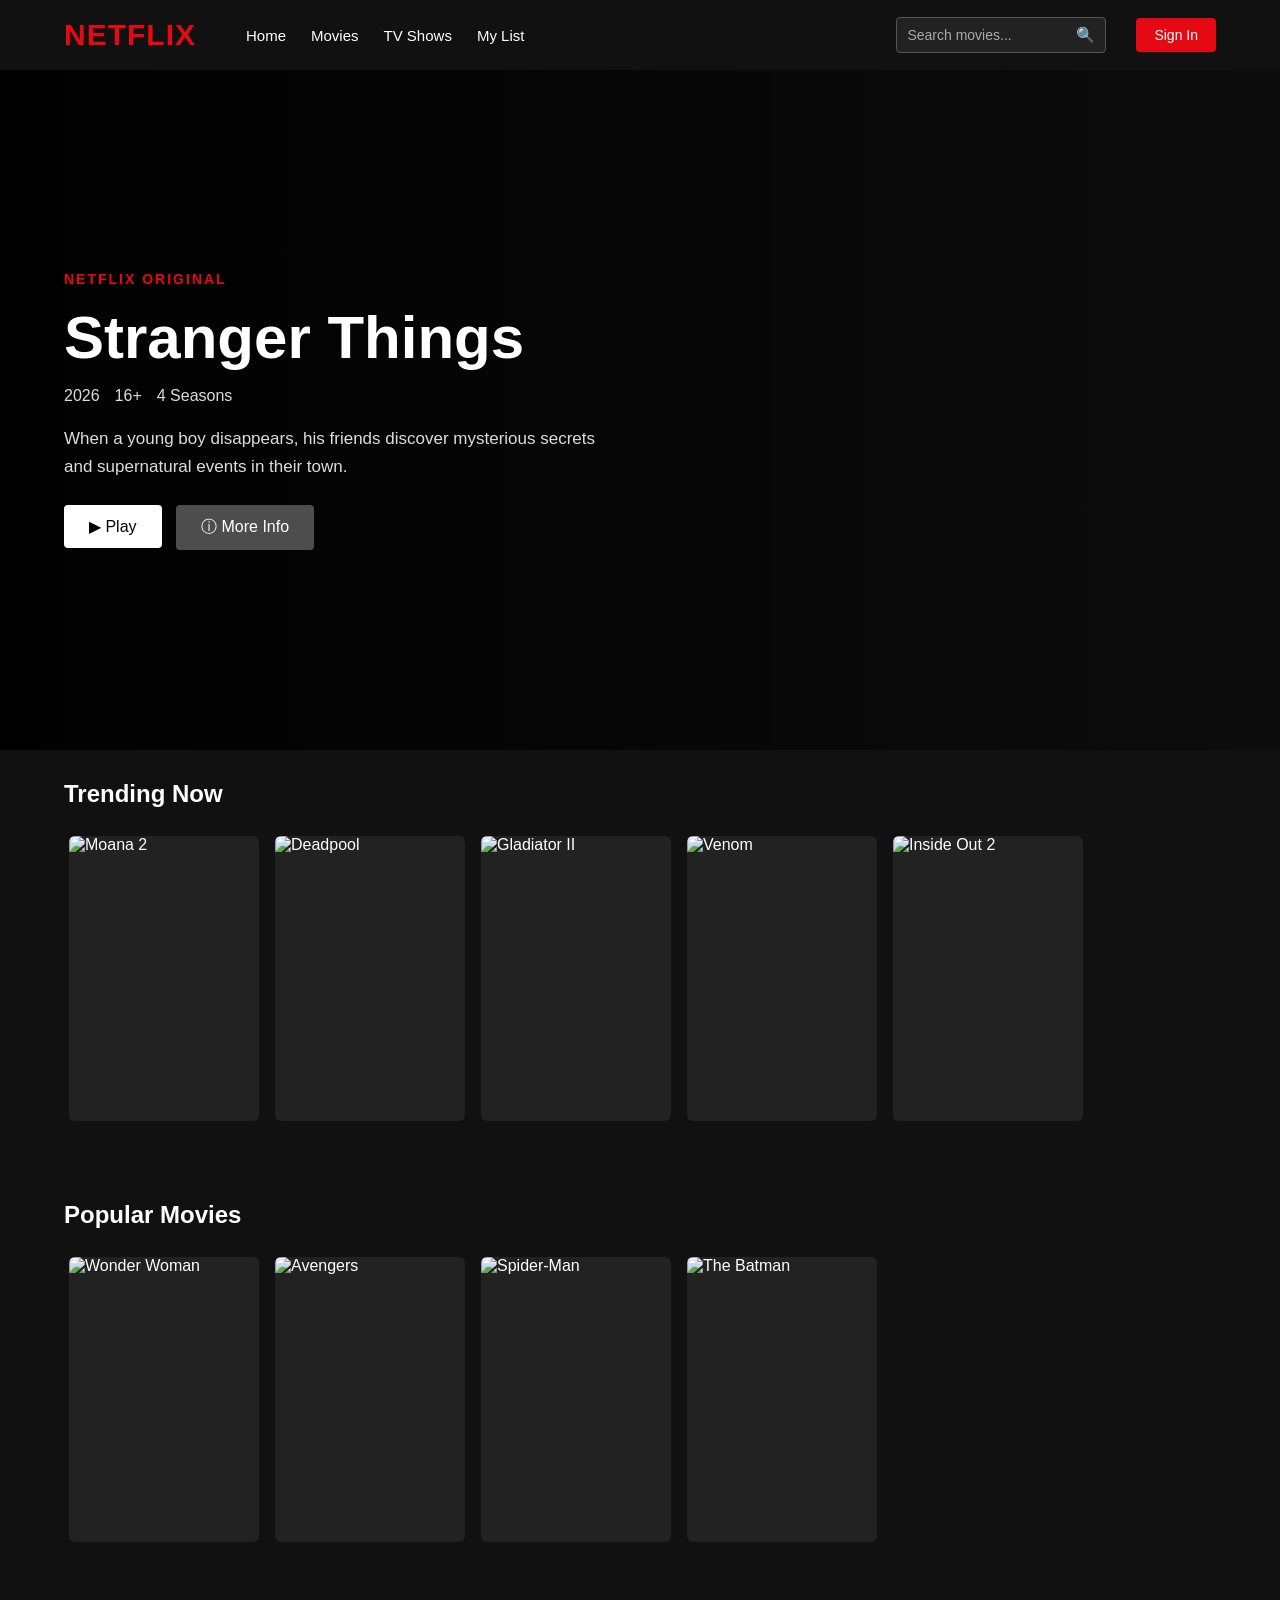
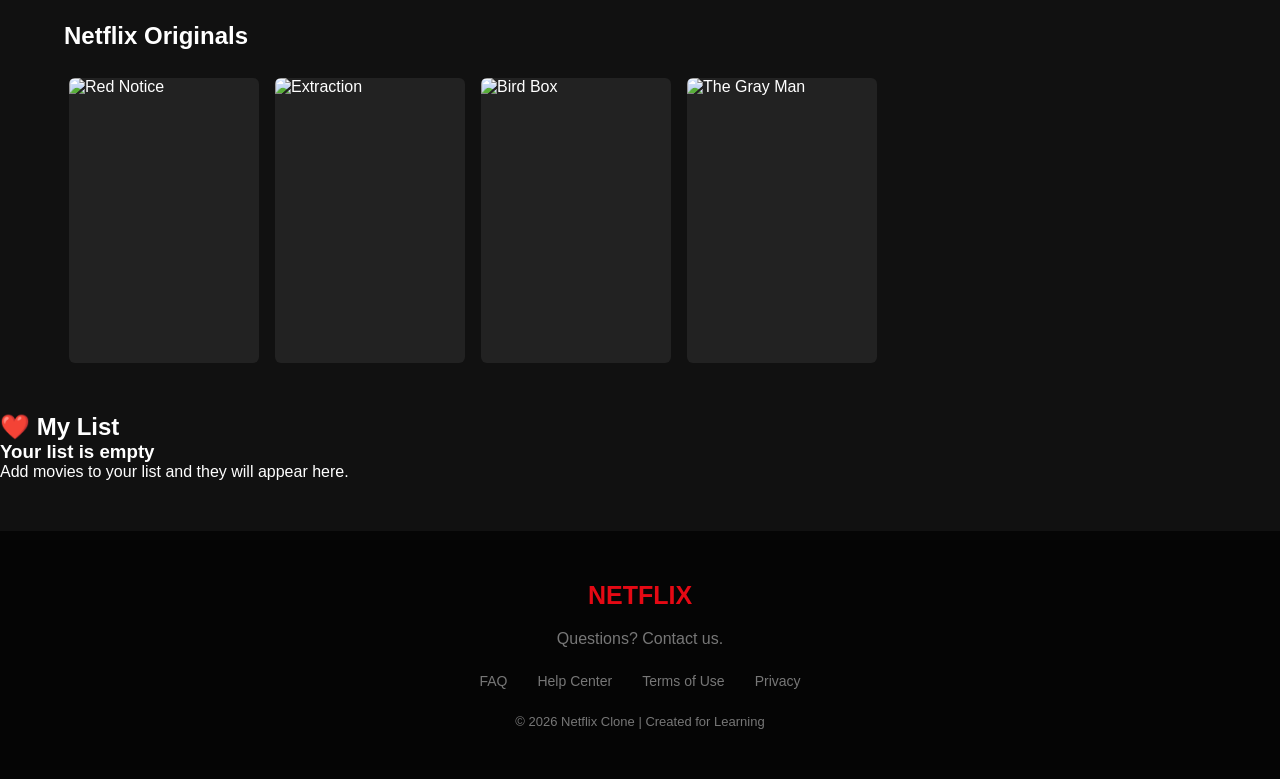
==== commit 9e0a1e2f: "Updated project" ====
--- a/netflix-clone/index.html
+++ b/netflix-clone/index.html
@@ -34,7 +34,9 @@
             <span>🔍</span>
         </div>
 
-        <button class="signin-btn">Sign In</button>
+        <button class="signin-btn">
+            Sign In
+        </button>
 
     </header>
 
@@ -45,14 +47,20 @@
 
         <div class="hero-content">
 
-            <span class="featured">NETFLIX ORIGINAL</span>
-
-            <h1>Stranger Things</h1>
+            <span class="featured">
+                NETFLIX ORIGINAL
+            </span>
+
+            <h1>
+                Stranger Things
+            </h1>
 
             <div class="hero-meta">
+
                 <span>2026</span>
                 <span>16+</span>
                 <span>4 Seasons</span>
+
             </div>
 
             <p>
@@ -78,11 +86,13 @@
     <main id="movies">
 
 
-        <!-- TRENDING NOW -->
+        <!-- TRENDING -->
 
         <section class="movies-section">
 
-            <h2>Trending Now</h2>
+            <h2>
+                Trending Now
+            </h2>
 
             <div class="movie-container">
 
@@ -91,7 +101,9 @@
 
                 <div
                     class="movie-card"
-                    onclick="window.location.href='movie.html'"
+                    data-movie="Moana 2"
+                    data-image="https://image.tmdb.org/t/p/w500/1XDDXPXGiI8id7MrUxK36ke7gkX.jpg"
+                    onclick="openMovie('Moana 2', '2024', '7.6', 'https://image.tmdb.org/t/p/w500/1XDDXPXGiI8id7MrUxK36ke7gkX.jpg')"
                 >
 
                     <img
@@ -101,9 +113,13 @@
 
                     <div class="movie-info">
 
-                        <h3>Moana 2</h3>
-
-                        <p>⭐ 7.6 | 2024</p>
+                        <h3>
+                            Moana 2
+                        </h3>
+
+                        <p>
+                            ⭐ 7.6 | 2024
+                        </p>
 
                     </div>
 
@@ -114,7 +130,9 @@
 
                 <div
                     class="movie-card"
-                    onclick="window.location.href='movie.html'"
+                    data-movie="Deadpool"
+                    data-image="https://image.tmdb.org/t/p/w500/8cdWjvZQUExUUTzyp4t6EDMubfO.jpg"
+                    onclick="openMovie('Deadpool', '2024', '8.0', 'https://image.tmdb.org/t/p/w500/8cdWjvZQUExUUTzyp4t6EDMubfO.jpg')"
                 >
 
                     <img
@@ -124,9 +142,13 @@
 
                     <div class="movie-info">
 
-                        <h3>Deadpool</h3>
-
-                        <p>⭐ 8.0 | 2024</p>
+                        <h3>
+                            Deadpool
+                        </h3>
+
+                        <p>
+                            ⭐ 8.0 | 2024
+                        </p>
 
                     </div>
 
@@ -137,7 +159,9 @@
 
                 <div
                     class="movie-card"
-                    onclick="window.location.href='movie.html'"
+                    data-movie="Gladiator II"
+                    data-image="https://image.tmdb.org/t/p/w500/1pdfLvkbY9ohJlCjQH2CZjjYVvJ.jpg"
+                    onclick="openMovie('Gladiator II', '2024', '7.1', 'https://image.tmdb.org/t/p/w500/1pdfLvkbY9ohJlCjQH2CZjjYVvJ.jpg')"
                 >
 
                     <img
@@ -147,9 +171,13 @@
 
                     <div class="movie-info">
 
-                        <h3>Gladiator II</h3>
-
-                        <p>⭐ 7.1 | 2024</p>
+                        <h3>
+                            Gladiator II
+                        </h3>
+
+                        <p>
+                            ⭐ 7.1 | 2024
+                        </p>
 
                     </div>
 
@@ -160,7 +188,9 @@
 
                 <div
                     class="movie-card"
-                    onclick="window.location.href='movie.html'"
+                    data-movie="Venom"
+                    data-image="https://image.tmdb.org/t/p/w500/5CemD1I8k1R0R7cK4yK6a5Q5y7A.jpg"
+                    onclick="openMovie('Venom', '2024', '7.2', 'https://image.tmdb.org/t/p/w500/5CemD1I8k1R0R7cK4yK6a5Q5y7A.jpg')"
                 >
 
                     <img
@@ -170,9 +200,13 @@
 
                     <div class="movie-info">
 
-                        <h3>Venom</h3>
-
-                        <p>⭐ 7.2 | 2024</p>
+                        <h3>
+                            Venom
+                        </h3>
+
+                        <p>
+                            ⭐ 7.2 | 2024
+                        </p>
 
                     </div>
 
@@ -183,7 +217,9 @@
 
                 <div
                     class="movie-card"
-                    onclick="window.location.href='movie.html'"
+                    data-movie="Inside Out 2"
+                    data-image="https://image.tmdb.org/t/p/w500/q719jXXEzOoYaps6babgKnONONX.jpg"
+                    onclick="openMovie('Inside Out 2', '2024', '8.0', 'https://image.tmdb.org/t/p/w500/q719jXXEzOoYaps6babgKnONONX.jpg')"
                 >
 
                     <img
@@ -193,9 +229,13 @@
 
                     <div class="movie-info">
 
-                        <h3>Inside Out 2</h3>
-
-                        <p>⭐ 8.0 | 2024</p>
+                        <h3>
+                            Inside Out 2
+                        </h3>
+
+                        <p>
+                            ⭐ 8.0 | 2024
+                        </p>
 
                     </div>
 
@@ -206,12 +246,13 @@
         </section>
 
 
-
-        <!-- POPULAR MOVIES -->
+        <!-- ================= POPULAR ================= -->
 
         <section class="movies-section">
 
-            <h2>Popular Movies</h2>
+            <h2>
+                Popular Movies
+            </h2>
 
             <div class="movie-container">
 
@@ -220,7 +261,9 @@
 
                 <div
                     class="movie-card"
-                    onclick="window.location.href='movie.html'"
+                    data-movie="Wonder Woman"
+                    data-image="https://image.tmdb.org/t/p/w500/8UlWHLMpgZm9bx6QYh0NFoq67TZ.jpg"
+                    onclick="openMovie('Wonder Woman', '2020', '7.4', 'https://image.tmdb.org/t/p/w500/8UlWHLMpgZm9bx6QYh0NFoq67TZ.jpg')"
                 >
 
                     <img
@@ -230,9 +273,13 @@
 
                     <div class="movie-info">
 
-                        <h3>Wonder Woman</h3>
-
-                        <p>⭐ 7.4 | 2020</p>
+                        <h3>
+                            Wonder Woman
+                        </h3>
+
+                        <p>
+                            ⭐ 7.4 | 2020
+                        </p>
 
                     </div>
 
@@ -243,7 +290,9 @@
 
                 <div
                     class="movie-card"
-                    onclick="window.location.href='movie.html'"
+                    data-movie="Avengers"
+                    data-image="https://image.tmdb.org/t/p/w500/7WsyChQLEftFiDOVTGkv3hFpyyt.jpg"
+                    onclick="openMovie('Avengers', '2018', '8.4', 'https://image.tmdb.org/t/p/w500/7WsyChQLEftFiDOVTGkv3hFpyyt.jpg')"
                 >
 
                     <img
@@ -253,20 +302,26 @@
 
                     <div class="movie-info">
 
-                        <h3>Avengers</h3>
-
-                        <p>⭐ 8.4 | 2018</p>
-
-                    </div>
-
-                </div>
-
-
-                <!-- SPIDER MAN -->
-
-                <div
-                    class="movie-card"
-                    onclick="window.location.href='movie.html'"
+                        <h3>
+                            Avengers
+                        </h3>
+
+                        <p>
+                            ⭐ 8.4 | 2018
+                        </p>
+
+                    </div>
+
+                </div>
+
+
+                <!-- SPIDER-MAN -->
+
+                <div
+                    class="movie-card"
+                    data-movie="Spider-Man"
+                    data-image="https://image.tmdb.org/t/p/w500/6ELCZlTA5lGUops70hKdB83WJxH.jpg"
+                    onclick="openMovie('Spider-Man', '2021', '8.2', 'https://image.tmdb.org/t/p/w500/6ELCZlTA5lGUops70hKdB83WJxH.jpg')"
                 >
 
                     <img
@@ -276,9 +331,13 @@
 
                     <div class="movie-info">
 
-                        <h3>Spider-Man</h3>
-
-                        <p>⭐ 8.2 | 2021</p>
+                        <h3>
+                            Spider-Man
+                        </h3>
+
+                        <p>
+                            ⭐ 8.2 | 2021
+                        </p>
 
                     </div>
 
@@ -289,7 +348,9 @@
 
                 <div
                     class="movie-card"
-                    onclick="window.location.href='movie.html'"
+                    data-movie="The Batman"
+                    data-image="https://image.tmdb.org/t/p/w500/9O1Iy9od7vL2q9T8w5s6x3j2.jpg"
+                    onclick="openMovie('The Batman', '2022', '7.8', 'https://image.tmdb.org/t/p/w500/9O1Iy9od7vL2q9T8w5s6x3j2.jpg')"
                 >
 
                     <img
@@ -299,9 +360,13 @@
 
                     <div class="movie-info">
 
-                        <h3>The Batman</h3>
-
-                        <p>⭐ 7.8 | 2022</p>
+                        <h3>
+                            The Batman
+                        </h3>
+
+                        <p>
+                            ⭐ 7.8 | 2022
+                        </p>
 
                     </div>
 
@@ -312,19 +377,22 @@
         </section>
 
 
-
-        <!-- NETFLIX ORIGINALS -->
+        <!-- ================= NETFLIX ORIGINALS ================= -->
 
         <section class="movies-section">
 
-            <h2>Netflix Originals</h2>
+            <h2>
+                Netflix Originals
+            </h2>
 
             <div class="movie-container">
 
 
                 <div
                     class="movie-card"
-                    onclick="window.location.href='movie.html'"
+                    data-movie="Red Notice"
+                    data-image="https://image.tmdb.org/t/p/w500/49zB8n6y5J5J3v4Y7J3L4M5N6O.jpg"
+                    onclick="openMovie('Red Notice', '2021', '7.0', 'https://image.tmdb.org/t/p/w500/49zB8n6y5J5J3v4Y7J3L4M5N6O.jpg')"
                 >
 
                     <img
@@ -334,18 +402,24 @@
 
                     <div class="movie-info">
 
-                        <h3>Red Notice</h3>
-
-                        <p>⭐ 7.0 | 2021</p>
-
-                    </div>
-
-                </div>
-
-
-                <div
-                    class="movie-card"
-                    onclick="window.location.href='movie.html'"
+                        <h3>
+                            Red Notice
+                        </h3>
+
+                        <p>
+                            ⭐ 7.0 | 2021
+                        </p>
+
+                    </div>
+
+                </div>
+
+
+                <div
+                    class="movie-card"
+                    data-movie="Extraction"
+                    data-image="https://image.tmdb.org/t/p/w500/6f5M1L5Y5N3X5N8M3L5P6Q7R8S.jpg"
+                    onclick="openMovie('Extraction', '2020', '7.8', 'https://image.tmdb.org/t/p/w500/6f5M1L5Y5N3X5N8M3L5P6Q7R8S.jpg')"
                 >
 
                     <img
@@ -355,18 +429,24 @@
 
                     <div class="movie-info">
 
-                        <h3>Extraction</h3>
-
-                        <p>⭐ 7.8 | 2020</p>
-
-                    </div>
-
-                </div>
-
-
-                <div
-                    class="movie-card"
-                    onclick="window.location.href='movie.html'"
+                        <h3>
+                            Extraction
+                        </h3>
+
+                        <p>
+                            ⭐ 7.8 | 2020
+                        </p>
+
+                    </div>
+
+                </div>
+
+
+                <div
+                    class="movie-card"
+                    data-movie="Bird Box"
+                    data-image="https://image.tmdb.org/t/p/w500/8UlWHLMpgZm9bx6QYh0NFoq67TZ.jpg"
+                    onclick="openMovie('Bird Box', '2018', '6.8', 'https://image.tmdb.org/t/p/w500/8UlWHLMpgZm9bx6QYh0NFoq67TZ.jpg')"
                 >
 
                     <img
@@ -376,18 +456,24 @@
 
                     <div class="movie-info">
 
-                        <h3>Bird Box</h3>
-
-                        <p>⭐ 6.8 | 2018</p>
-
-                    </div>
-
-                </div>
-
-
-                <div
-                    class="movie-card"
-                    onclick="window.location.href='movie.html'"
+                        <h3>
+                            Bird Box
+                        </h3>
+
+                        <p>
+                            ⭐ 6.8 | 2018
+                        </p>
+
+                    </div>
+
+                </div>
+
+
+                <div
+                    class="movie-card"
+                    data-movie="The Gray Man"
+                    data-image="https://image.tmdb.org/t/p/w500/7D2Q8M5J3L6P9N4R5T7V8X2Y.jpg"
+                    onclick="openMovie('The Gray Man', '2022', '7.0', 'https://image.tmdb.org/t/p/w500/7D2Q8M5J3L6P9N4R5T7V8X2Y.jpg')"
                 >
 
                     <img
@@ -397,9 +483,13 @@
 
                     <div class="movie-info">
 
-                        <h3>The Gray Man</h3>
-
-                        <p>⭐ 7.0 | 2022</p>
+                        <h3>
+                            The Gray Man
+                        </h3>
+
+                        <p>
+                            ⭐ 7.0 | 2022
+                        </p>
 
                     </div>
 
@@ -412,13 +502,55 @@
     </main>
 
 
-    <!-- NO RESULTS -->
-
-    <div id="noResults" class="no-results">
-
-        <h2>No movies found 😔</h2>
-
-        <p>Try searching for another movie.</p>
+    <!-- ================= MY LIST ================= -->
+
+    <section
+        class="my-list-section"
+        id="mylist"
+    >
+
+        <h2>
+            ❤️ My List
+        </h2>
+
+        <div
+            class="my-list-container"
+            id="myListContainer"
+        >
+        </div>
+
+        <div
+            class="empty-list"
+            id="emptyList"
+        >
+
+            <h3>
+                Your list is empty
+            </h3>
+
+            <p>
+                Add movies to your list and they will appear here.
+            </p>
+
+        </div>
+
+    </section>
+
+
+    <!-- ================= NO RESULTS ================= -->
+
+    <div
+        id="noResults"
+        class="no-results"
+    >
+
+        <h2>
+            No movies found 😔
+        </h2>
+
+        <p>
+            Try searching for another movie.
+        </p>
 
     </div>
 
@@ -437,13 +569,21 @@
 
         <div class="footer-links">
 
-            <a href="#">FAQ</a>
-
-            <a href="#">Help Center</a>
-
-            <a href="#">Terms of Use</a>
-
-            <a href="#">Privacy</a>
+            <a href="#">
+                FAQ
+            </a>
+
+            <a href="#">
+                Help Center
+            </a>
+
+            <a href="#">
+                Terms of Use
+            </a>
+
+            <a href="#">
+                Privacy
+            </a>
 
         </div>
 
--- a/netflix-clone/style.css
+++ b/netflix-clone/style.css
@@ -22,14 +22,12 @@
 header {
     width: 100%;
     height: 70px;
-
     background: #111;
 
     display: flex;
     align-items: center;
 
     padding: 0 5%;
-
     gap: 30px;
 
     position: fixed;
@@ -41,29 +39,22 @@
 
 .logo {
     color: #e50914;
-
     font-size: 30px;
     font-weight: bold;
-
     letter-spacing: 1px;
-
     margin-right: 20px;
 }
 
 nav {
     display: flex;
     gap: 25px;
-
     flex: 1;
 }
 
 nav a {
     color: white;
-
     text-decoration: none;
-
     font-size: 15px;
-
     transition: 0.3s;
 }
 
@@ -84,7 +75,6 @@
     background: #222;
 
     border: 1px solid #555;
-
     border-radius: 4px;
 
     padding: 0 10px;
@@ -96,7 +86,6 @@
     background: transparent;
 
     border: none;
-
     outline: none;
 
     color: white;
@@ -148,17 +137,22 @@
     margin-top: 70px;
 
     background-image:
+
         linear-gradient(
             to right,
             rgba(0, 0, 0, 0.95),
             rgba(0, 0, 0, 0.3)
         ),
+
         linear-gradient(
             to top,
             #111 0%,
             transparent 35%
         ),
-        url("https://images.unsplash.com/photo-1489599849927-2ee91cede3ba");
+
+        url(
+            "https://images.unsplash.com/photo-1489599849927-2ee91cede3ba"
+        );
 
     background-size: cover;
 
@@ -189,11 +183,10 @@
     font-size: 60px;
 
     margin-top: 15px;
-
     margin-bottom: 15px;
 }
 
-.movie-details {
+.hero-meta {
     display: flex;
 
     gap: 15px;
@@ -214,7 +207,7 @@
 }
 
 
-/* ================= HERO BUTTONS ================= */
+/* ================= BUTTONS ================= */
 
 .play-btn,
 .info-btn {
@@ -396,6 +389,256 @@
 }
 
 
+/* ================= MOVIE DETAILS ================= */
+
+.movie-details-page {
+    min-height: 750px;
+
+    padding: 130px 5% 80px;
+
+    background:
+
+        linear-gradient(
+            to right,
+            #111 20%,
+            rgba(17, 17, 17, 0.8)
+        ),
+
+        linear-gradient(
+            to top,
+            #111,
+            transparent
+        );
+}
+
+.details-container {
+    max-width: 1100px;
+
+    margin: 0 auto;
+
+    display: flex;
+
+    align-items: center;
+
+    gap: 60px;
+}
+
+
+/* ================= MOVIE POSTER ================= */
+
+.details-poster {
+    width: 300px;
+
+    flex-shrink: 0;
+}
+
+.details-poster img {
+    width: 100%;
+
+    display: block;
+
+    border-radius: 8px;
+
+    box-shadow:
+        0 10px 40px rgba(0, 0, 0, 0.7);
+}
+
+
+/* ================= MOVIE CONTENT ================= */
+
+.details-content {
+    max-width: 650px;
+}
+
+.details-label {
+    color: #e50914;
+
+    font-size: 14px;
+
+    font-weight: bold;
+
+    letter-spacing: 2px;
+}
+
+.details-content h1 {
+    font-size: 48px;
+
+    margin: 15px 0 20px;
+}
+
+.details-meta {
+    display: flex;
+
+    gap: 20px;
+
+    color: #ddd;
+
+    margin-bottom: 20px;
+
+    font-size: 15px;
+
+    flex-wrap: wrap;
+}
+
+
+/* ================= GENRE ================= */
+
+.genre {
+    display: flex;
+
+    gap: 10px;
+
+    margin-bottom: 25px;
+
+    flex-wrap: wrap;
+}
+
+.genre span {
+    border: 1px solid #555;
+
+    padding: 6px 12px;
+
+    border-radius: 4px;
+
+    font-size: 13px;
+
+    color: #ddd;
+}
+
+
+/* ================= DESCRIPTION ================= */
+
+.description {
+    color: #ccc;
+
+    font-size: 17px;
+
+    line-height: 1.7;
+
+    margin-bottom: 30px;
+}
+
+
+/* ================= EXTRA DETAILS ================= */
+
+.movie-extra {
+    border-top: 1px solid #333;
+
+    padding-top: 20px;
+
+    color: #999;
+
+    line-height: 2;
+}
+
+.movie-extra strong {
+    color: white;
+}
+
+
+/* ================= TRAILER MODAL ================= */
+
+.trailer-modal {
+    position: fixed;
+
+    top: 0;
+    left: 0;
+
+    width: 100%;
+    height: 100%;
+
+    background: rgba(0, 0, 0, 0.9);
+
+    display: none;
+
+    align-items: center;
+    justify-content: center;
+
+    z-index: 2000;
+
+    padding: 20px;
+}
+
+.trailer-modal.active {
+    display: flex;
+}
+
+.trailer-content {
+    width: 900px;
+
+    max-width: 100%;
+
+    background: #181818;
+
+    padding: 25px;
+
+    border-radius: 8px;
+
+    position: relative;
+
+    box-shadow:
+        0 10px 50px rgba(0, 0, 0, 0.8);
+}
+
+.trailer-content h2 {
+    font-size: 22px;
+
+    margin-bottom: 20px;
+}
+
+.close-btn {
+    position: absolute;
+
+    top: 10px;
+    right: 10px;
+
+    width: 35px;
+    height: 35px;
+
+    border: none;
+
+    border-radius: 50%;
+
+    background: #333;
+
+    color: white;
+
+    font-size: 18px;
+
+    cursor: pointer;
+
+    z-index: 5;
+}
+
+.close-btn:hover {
+    background: #e50914;
+}
+
+.video-container {
+    position: relative;
+
+    width: 100%;
+
+    padding-bottom: 56.25%;
+
+    height: 0;
+
+    overflow: hidden;
+}
+
+.video-container iframe {
+    position: absolute;
+
+    top: 0;
+    left: 0;
+
+    width: 100%;
+    height: 100%;
+
+    border: none;
+}
+
+
 /* ================= FOOTER ================= */
 
 footer {
@@ -527,6 +770,59 @@
 
         height: 225px;
     }
+
+
+    /* MOVIE DETAILS */
+
+    .movie-details-page {
+        padding: 110px 20px 60px;
+    }
+
+    .details-container {
+        flex-direction: column;
+
+        gap: 35px;
+
+        align-items: flex-start;
+    }
+
+    .details-poster {
+        width: 220px;
+
+        margin: 0 auto;
+    }
+
+    .details-content {
+        width: 100%;
+    }
+
+    .details-content h1 {
+        font-size: 35px;
+    }
+
+    .description {
+        font-size: 15px;
+    }
+
+    .details-meta {
+        gap: 12px;
+    }
+
+
+    /* TRAILER */
+
+    .trailer-content {
+        padding: 20px 15px;
+    }
+
+    .trailer-content h2 {
+        font-size: 17px;
+
+        padding-right: 35px;
+    }
+
+
+    /* FOOTER */
 
     .footer-links {
         flex-direction: column;
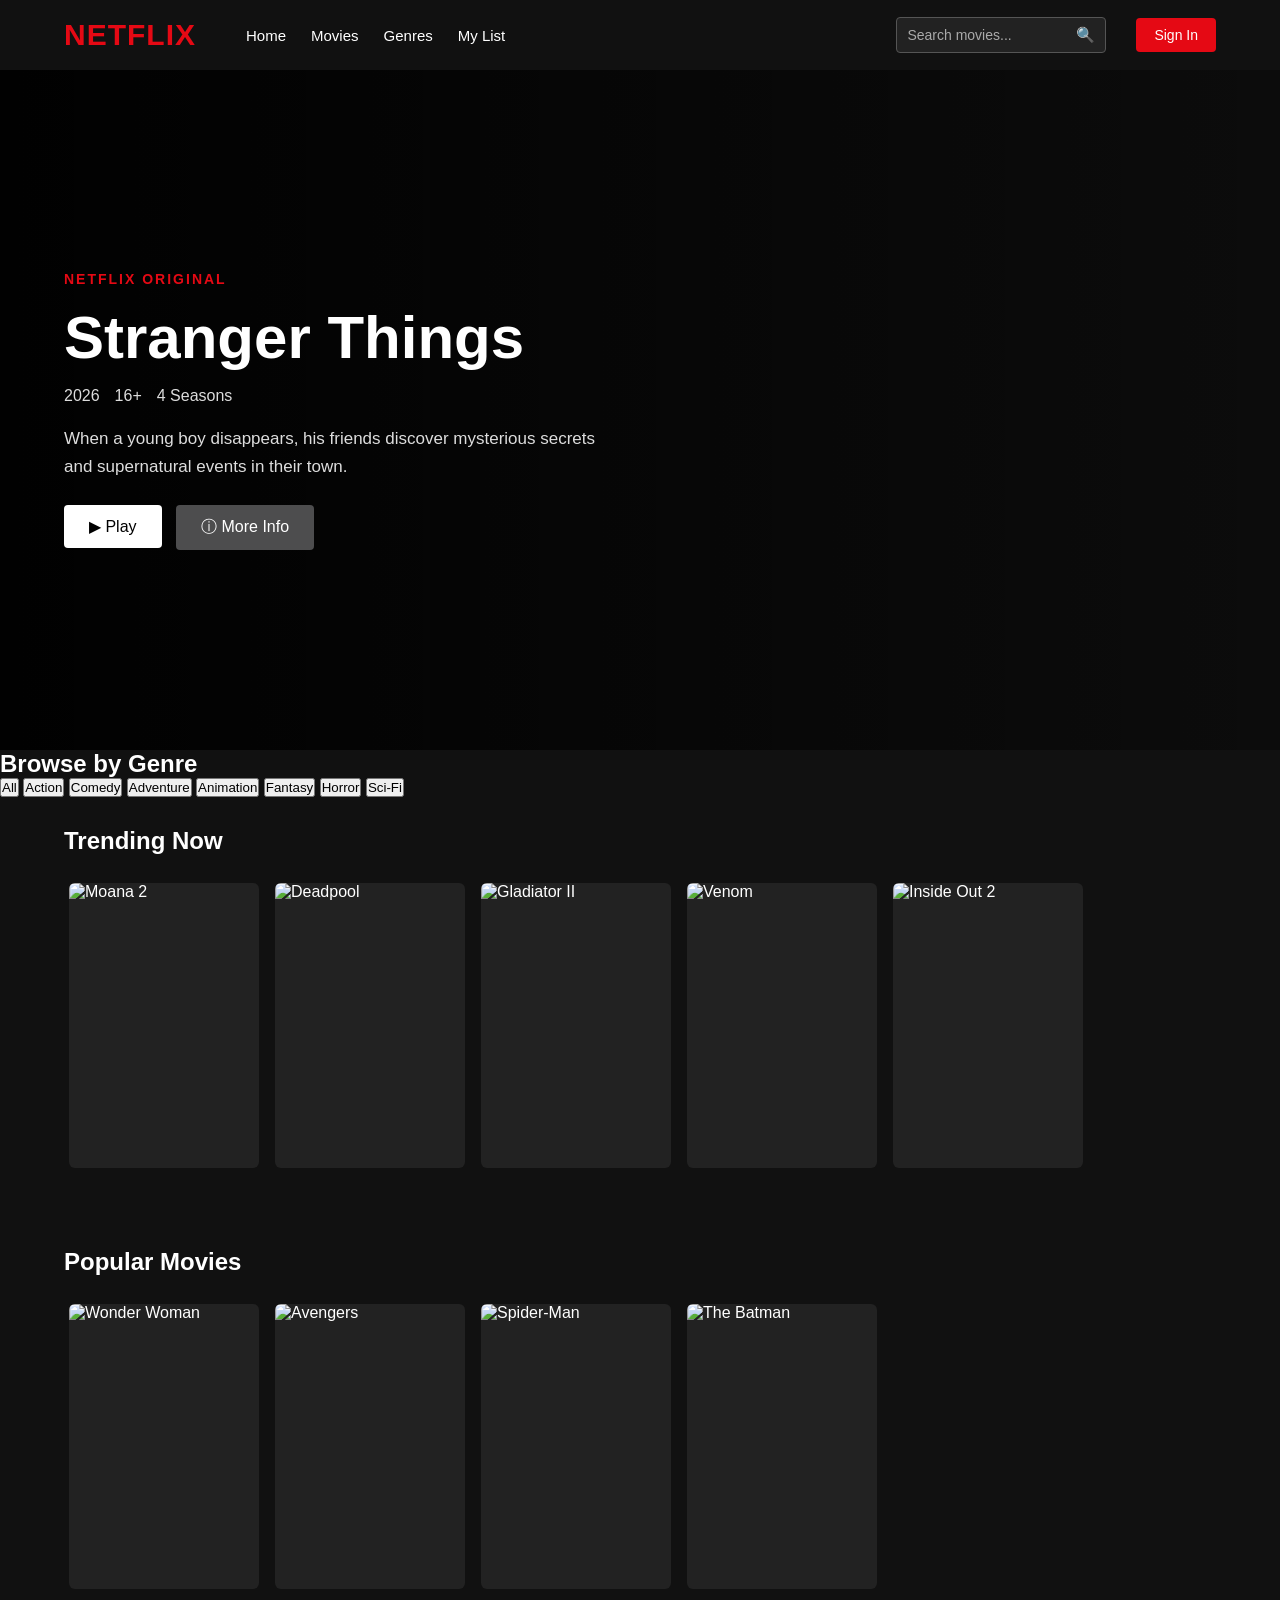
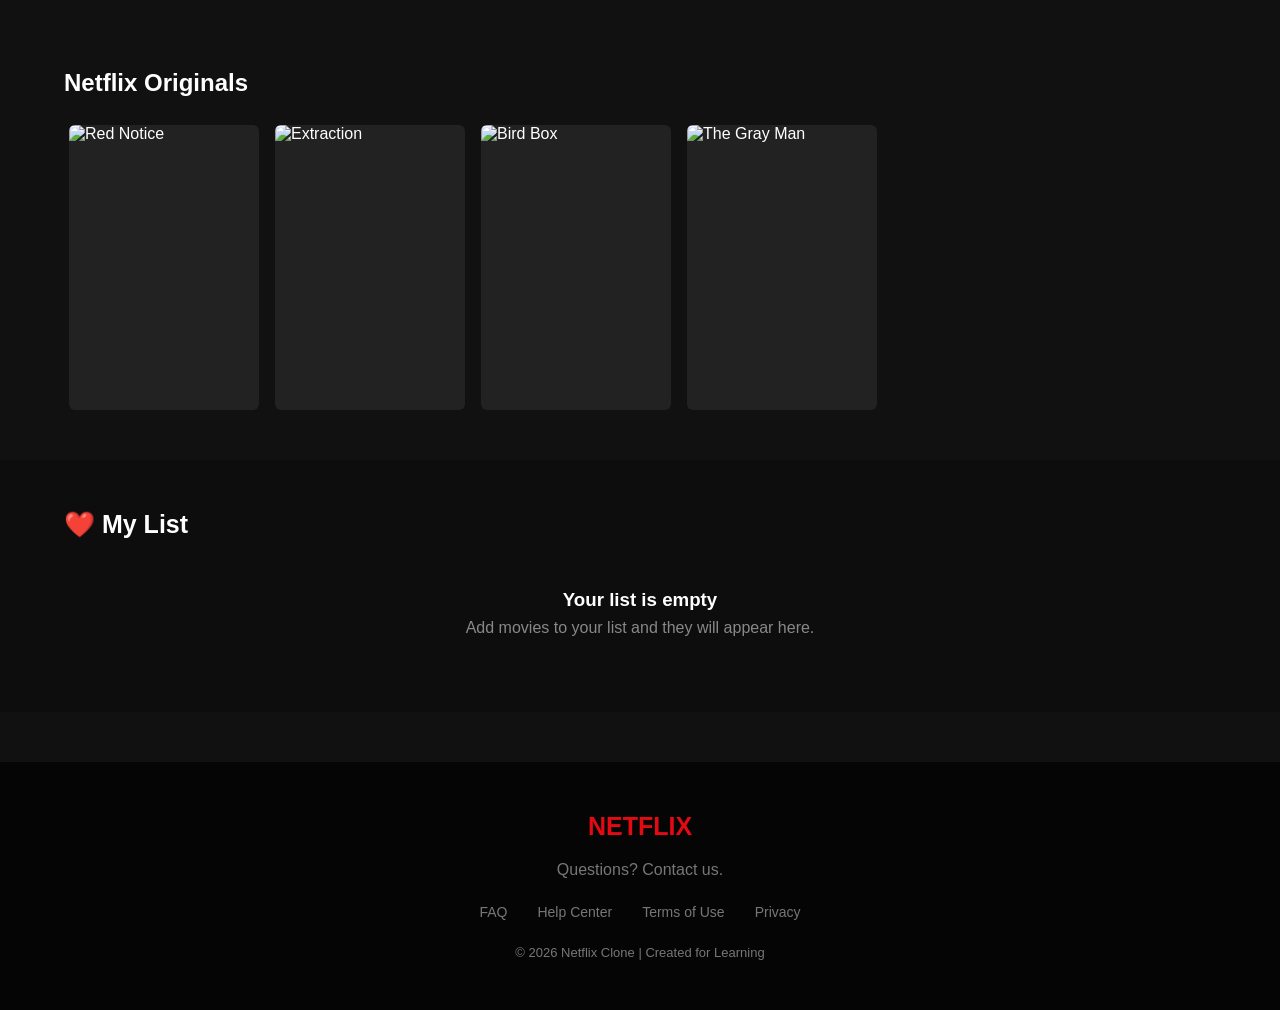
==== commit 75cea529: "Updated project" ====
--- a/netflix-clone/index.html
+++ b/netflix-clone/index.html
@@ -12,26 +12,31 @@
 
 <body>
 
-    <!-- ================= NAVBAR ================= -->
+    <!-- NAVBAR -->
 
     <header>
 
-        <div class="logo">NETFLIX</div>
+        <div class="logo">
+            NETFLIX
+        </div>
 
         <nav>
             <a href="#home">Home</a>
             <a href="#movies">Movies</a>
-            <a href="#tvshows">TV Shows</a>
+            <a href="#genres">Genres</a>
             <a href="#mylist">My List</a>
         </nav>
 
         <div class="search-box">
+
             <input
                 type="text"
                 id="searchInput"
                 placeholder="Search movies..."
             >
+
             <span>🔍</span>
+
         </div>
 
         <button class="signin-btn">
@@ -41,7 +46,7 @@
     </header>
 
 
-    <!-- ================= HERO ================= -->
+    <!-- HERO -->
 
     <section class="hero" id="home">
 
@@ -81,9 +86,82 @@
     </section>
 
 
-    <!-- ================= MOVIES ================= -->
+    <!-- MOVIES -->
 
     <main id="movies">
+
+        <!-- GENRES -->
+
+        <section
+            class="genre-filter-section"
+            id="genres"
+        >
+
+            <h2>
+                Browse by Genre
+            </h2>
+
+            <div class="genre-buttons">
+
+                <button
+                    class="genre-btn active"
+                    data-genre="all"
+                >
+                    All
+                </button>
+
+                <button
+                    class="genre-btn"
+                    data-genre="action"
+                >
+                    Action
+                </button>
+
+                <button
+                    class="genre-btn"
+                    data-genre="comedy"
+                >
+                    Comedy
+                </button>
+
+                <button
+                    class="genre-btn"
+                    data-genre="adventure"
+                >
+                    Adventure
+                </button>
+
+                <button
+                    class="genre-btn"
+                    data-genre="animation"
+                >
+                    Animation
+                </button>
+
+                <button
+                    class="genre-btn"
+                    data-genre="fantasy"
+                >
+                    Fantasy
+                </button>
+
+                <button
+                    class="genre-btn"
+                    data-genre="horror"
+                >
+                    Horror
+                </button>
+
+                <button
+                    class="genre-btn"
+                    data-genre="sci-fi"
+                >
+                    Sci-Fi
+                </button>
+
+            </div>
+
+        </section>
 
 
         <!-- TRENDING -->
@@ -102,8 +180,13 @@
                 <div
                     class="movie-card"
                     data-movie="Moana 2"
-                    data-image="https://image.tmdb.org/t/p/w500/1XDDXPXGiI8id7MrUxK36ke7gkX.jpg"
-                    onclick="openMovie('Moana 2', '2024', '7.6', 'https://image.tmdb.org/t/p/w500/1XDDXPXGiI8id7MrUxK36ke7gkX.jpg')"
+                    data-genre="animation adventure fantasy"
+                    onclick="openMovie(
+                        'Moana 2',
+                        '2024',
+                        '7.6',
+                        'https://image.tmdb.org/t/p/w500/1XDDXPXGiI8id7MrUxK36ke7gkX.jpg'
+                    )"
                 >
 
                     <img
@@ -121,6 +204,10 @@
                             ⭐ 7.6 | 2024
                         </p>
 
+                        <small>
+                            Animation • Adventure
+                        </small>
+
                     </div>
 
                 </div>
@@ -131,8 +218,13 @@
                 <div
                     class="movie-card"
                     data-movie="Deadpool"
-                    data-image="https://image.tmdb.org/t/p/w500/8cdWjvZQUExUUTzyp4t6EDMubfO.jpg"
-                    onclick="openMovie('Deadpool', '2024', '8.0', 'https://image.tmdb.org/t/p/w500/8cdWjvZQUExUUTzyp4t6EDMubfO.jpg')"
+                    data-genre="action comedy adventure"
+                    onclick="openMovie(
+                        'Deadpool',
+                        '2024',
+                        '8.0',
+                        'https://image.tmdb.org/t/p/w500/8cdWjvZQUExUUTzyp4t6EDMubfO.jpg'
+                    )"
                 >
 
                     <img
@@ -150,6 +242,10 @@
                             ⭐ 8.0 | 2024
                         </p>
 
+                        <small>
+                            Action • Comedy
+                        </small>
+
                     </div>
 
                 </div>
@@ -160,8 +256,13 @@
                 <div
                     class="movie-card"
                     data-movie="Gladiator II"
-                    data-image="https://image.tmdb.org/t/p/w500/1pdfLvkbY9ohJlCjQH2CZjjYVvJ.jpg"
-                    onclick="openMovie('Gladiator II', '2024', '7.1', 'https://image.tmdb.org/t/p/w500/1pdfLvkbY9ohJlCjQH2CZjjYVvJ.jpg')"
+                    data-genre="action adventure"
+                    onclick="openMovie(
+                        'Gladiator II',
+                        '2024',
+                        '7.1',
+                        'https://image.tmdb.org/t/p/w500/1pdfLvkbY9ohJlCjQH2CZjjYVvJ.jpg'
+                    )"
                 >
 
                     <img
@@ -179,6 +280,10 @@
                             ⭐ 7.1 | 2024
                         </p>
 
+                        <small>
+                            Action • Adventure
+                        </small>
+
                     </div>
 
                 </div>
@@ -189,8 +294,13 @@
                 <div
                     class="movie-card"
                     data-movie="Venom"
-                    data-image="https://image.tmdb.org/t/p/w500/5CemD1I8k1R0R7cK4yK6a5Q5y7A.jpg"
-                    onclick="openMovie('Venom', '2024', '7.2', 'https://image.tmdb.org/t/p/w500/5CemD1I8k1R0R7cK4yK6a5Q5y7A.jpg')"
+                    data-genre="action sci-fi adventure"
+                    onclick="openMovie(
+                        'Venom',
+                        '2024',
+                        '7.2',
+                        'https://image.tmdb.org/t/p/w500/5CemD1I8k1R0R7cK4yK6a5Q5y7A.jpg'
+                    )"
                 >
 
                     <img
@@ -208,6 +318,10 @@
                             ⭐ 7.2 | 2024
                         </p>
 
+                        <small>
+                            Action • Sci-Fi
+                        </small>
+
                     </div>
 
                 </div>
@@ -218,8 +332,13 @@
                 <div
                     class="movie-card"
                     data-movie="Inside Out 2"
-                    data-image="https://image.tmdb.org/t/p/w500/q719jXXEzOoYaps6babgKnONONX.jpg"
-                    onclick="openMovie('Inside Out 2', '2024', '8.0', 'https://image.tmdb.org/t/p/w500/q719jXXEzOoYaps6babgKnONONX.jpg')"
+                    data-genre="animation comedy adventure"
+                    onclick="openMovie(
+                        'Inside Out 2',
+                        '2024',
+                        '8.0',
+                        'https://image.tmdb.org/t/p/w500/q719jXXEzOoYaps6babgKnONONX.jpg'
+                    )"
                 >
 
                     <img
@@ -237,6 +356,10 @@
                             ⭐ 8.0 | 2024
                         </p>
 
+                        <small>
+                            Animation • Comedy
+                        </small>
+
                     </div>
 
                 </div>
@@ -246,7 +369,7 @@
         </section>
 
 
-        <!-- ================= POPULAR ================= -->
+        <!-- POPULAR -->
 
         <section class="movies-section">
 
@@ -262,8 +385,13 @@
                 <div
                     class="movie-card"
                     data-movie="Wonder Woman"
-                    data-image="https://image.tmdb.org/t/p/w500/8UlWHLMpgZm9bx6QYh0NFoq67TZ.jpg"
-                    onclick="openMovie('Wonder Woman', '2020', '7.4', 'https://image.tmdb.org/t/p/w500/8UlWHLMpgZm9bx6QYh0NFoq67TZ.jpg')"
+                    data-genre="action fantasy adventure"
+                    onclick="openMovie(
+                        'Wonder Woman',
+                        '2020',
+                        '7.4',
+                        'https://image.tmdb.org/t/p/w500/8UlWHLMpgZm9bx6QYh0NFoq67TZ.jpg'
+                    )"
                 >
 
                     <img
@@ -281,6 +409,10 @@
                             ⭐ 7.4 | 2020
                         </p>
 
+                        <small>
+                            Action • Fantasy
+                        </small>
+
                     </div>
 
                 </div>
@@ -291,8 +423,13 @@
                 <div
                     class="movie-card"
                     data-movie="Avengers"
-                    data-image="https://image.tmdb.org/t/p/w500/7WsyChQLEftFiDOVTGkv3hFpyyt.jpg"
-                    onclick="openMovie('Avengers', '2018', '8.4', 'https://image.tmdb.org/t/p/w500/7WsyChQLEftFiDOVTGkv3hFpyyt.jpg')"
+                    data-genre="action adventure sci-fi"
+                    onclick="openMovie(
+                        'Avengers',
+                        '2018',
+                        '8.4',
+                        'https://image.tmdb.org/t/p/w500/7WsyChQLEftFiDOVTGkv3hFpyyt.jpg'
+                    )"
                 >
 
                     <img
@@ -310,18 +447,27 @@
                             ⭐ 8.4 | 2018
                         </p>
 
-                    </div>
-
-                </div>
-
-
-                <!-- SPIDER-MAN -->
+                        <small>
+                            Action • Adventure
+                        </small>
+
+                    </div>
+
+                </div>
+
+
+                <!-- SPIDER MAN -->
 
                 <div
                     class="movie-card"
                     data-movie="Spider-Man"
-                    data-image="https://image.tmdb.org/t/p/w500/6ELCZlTA5lGUops70hKdB83WJxH.jpg"
-                    onclick="openMovie('Spider-Man', '2021', '8.2', 'https://image.tmdb.org/t/p/w500/6ELCZlTA5lGUops70hKdB83WJxH.jpg')"
+                    data-genre="action adventure sci-fi"
+                    onclick="openMovie(
+                        'Spider-Man',
+                        '2021',
+                        '8.2',
+                        'https://image.tmdb.org/t/p/w500/6ELCZlTA5lGUops70hKdB83WJxH.jpg'
+                    )"
                 >
 
                     <img
@@ -339,6 +485,10 @@
                             ⭐ 8.2 | 2021
                         </p>
 
+                        <small>
+                            Action • Adventure
+                        </small>
+
                     </div>
 
                 </div>
@@ -349,8 +499,13 @@
                 <div
                     class="movie-card"
                     data-movie="The Batman"
-                    data-image="https://image.tmdb.org/t/p/w500/9O1Iy9od7vL2q9T8w5s6x3j2.jpg"
-                    onclick="openMovie('The Batman', '2022', '7.8', 'https://image.tmdb.org/t/p/w500/9O1Iy9od7vL2q9T8w5s6x3j2.jpg')"
+                    data-genre="action adventure"
+                    onclick="openMovie(
+                        'The Batman',
+                        '2022',
+                        '7.8',
+                        'https://image.tmdb.org/t/p/w500/9O1Iy9od7vL2q9T8w5s6x3j2.jpg'
+                    )"
                 >
 
                     <img
@@ -368,6 +523,10 @@
                             ⭐ 7.8 | 2022
                         </p>
 
+                        <small>
+                            Action • Adventure
+                        </small>
+
                     </div>
 
                 </div>
@@ -377,7 +536,7 @@
         </section>
 
 
-        <!-- ================= NETFLIX ORIGINALS ================= -->
+        <!-- NETFLIX ORIGINALS -->
 
         <section class="movies-section">
 
@@ -388,11 +547,18 @@
             <div class="movie-container">
 
 
+                <!-- RED NOTICE -->
+
                 <div
                     class="movie-card"
                     data-movie="Red Notice"
-                    data-image="https://image.tmdb.org/t/p/w500/49zB8n6y5J5J3v4Y7J3L4M5N6O.jpg"
-                    onclick="openMovie('Red Notice', '2021', '7.0', 'https://image.tmdb.org/t/p/w500/49zB8n6y5J5J3v4Y7J3L4M5N6O.jpg')"
+                    data-genre="action comedy"
+                    onclick="openMovie(
+                        'Red Notice',
+                        '2021',
+                        '7.0',
+                        'https://image.tmdb.org/t/p/w500/49zB8n6y5J5J3v4Y7J3L4M5N6O.jpg'
+                    )"
                 >
 
                     <img
@@ -410,16 +576,27 @@
                             ⭐ 7.0 | 2021
                         </p>
 
-                    </div>
-
-                </div>
-
+                        <small>
+                            Action • Comedy
+                        </small>
+
+                    </div>
+
+                </div>
+
+
+                <!-- EXTRACTION -->
 
                 <div
                     class="movie-card"
                     data-movie="Extraction"
-                    data-image="https://image.tmdb.org/t/p/w500/6f5M1L5Y5N3X5N8M3L5P6Q7R8S.jpg"
-                    onclick="openMovie('Extraction', '2020', '7.8', 'https://image.tmdb.org/t/p/w500/6f5M1L5Y5N3X5N8M3L5P6Q7R8S.jpg')"
+                    data-genre="action adventure"
+                    onclick="openMovie(
+                        'Extraction',
+                        '2020',
+                        '7.8',
+                        'https://image.tmdb.org/t/p/w500/6f5M1L5Y5N3X5N8M3L5P6Q7R8S.jpg'
+                    )"
                 >
 
                     <img
@@ -437,16 +614,27 @@
                             ⭐ 7.8 | 2020
                         </p>
 
-                    </div>
-
-                </div>
-
+                        <small>
+                            Action • Adventure
+                        </small>
+
+                    </div>
+
+                </div>
+
+
+                <!-- BIRD BOX -->
 
                 <div
                     class="movie-card"
                     data-movie="Bird Box"
-                    data-image="https://image.tmdb.org/t/p/w500/8UlWHLMpgZm9bx6QYh0NFoq67TZ.jpg"
-                    onclick="openMovie('Bird Box', '2018', '6.8', 'https://image.tmdb.org/t/p/w500/8UlWHLMpgZm9bx6QYh0NFoq67TZ.jpg')"
+                    data-genre="horror"
+                    onclick="openMovie(
+                        'Bird Box',
+                        '2018',
+                        '6.8',
+                        'https://image.tmdb.org/t/p/w500/8UlWHLMpgZm9bx6QYh0NFoq67TZ.jpg'
+                    )"
                 >
 
                     <img
@@ -464,16 +652,27 @@
                             ⭐ 6.8 | 2018
                         </p>
 
-                    </div>
-
-                </div>
-
+                        <small>
+                            Horror
+                        </small>
+
+                    </div>
+
+                </div>
+
+
+                <!-- GRAY MAN -->
 
                 <div
                     class="movie-card"
                     data-movie="The Gray Man"
-                    data-image="https://image.tmdb.org/t/p/w500/7D2Q8M5J3L6P9N4R5T7V8X2Y.jpg"
-                    onclick="openMovie('The Gray Man', '2022', '7.0', 'https://image.tmdb.org/t/p/w500/7D2Q8M5J3L6P9N4R5T7V8X2Y.jpg')"
+                    data-genre="action thriller"
+                    onclick="openMovie(
+                        'The Gray Man',
+                        '2022',
+                        '7.0',
+                        'https://image.tmdb.org/t/p/w500/7D2Q8M5J3L6P9N4R5T7V8X2Y.jpg'
+                    )"
                 >
 
                     <img
@@ -491,6 +690,10 @@
                             ⭐ 7.0 | 2022
                         </p>
 
+                        <small>
+                            Action • Thriller
+                        </small>
+
                     </div>
 
                 </div>
@@ -502,7 +705,7 @@
     </main>
 
 
-    <!-- ================= MY LIST ================= -->
+    <!-- MY LIST -->
 
     <section
         class="my-list-section"
@@ -537,7 +740,7 @@
     </section>
 
 
-    <!-- ================= NO RESULTS ================= -->
+    <!-- NO RESULTS -->
 
     <div
         id="noResults"
@@ -555,7 +758,7 @@
     </div>
 
 
-    <!-- ================= FOOTER ================= -->
+    <!-- FOOTER -->
 
     <footer>
 
--- a/netflix-clone/style.css
+++ b/netflix-clone/style.css
@@ -22,6 +22,7 @@
 header {
     width: 100%;
     height: 70px;
+
     background: #111;
 
     display: flex;
@@ -31,6 +32,7 @@
     gap: 30px;
 
     position: fixed;
+
     top: 0;
     left: 0;
 
@@ -39,22 +41,31 @@
 
 .logo {
     color: #e50914;
+
     font-size: 30px;
+
     font-weight: bold;
+
     letter-spacing: 1px;
+
     margin-right: 20px;
 }
 
 nav {
     display: flex;
+
     gap: 25px;
+
     flex: 1;
 }
 
 nav a {
     color: white;
+
     text-decoration: none;
+
     font-size: 15px;
+
     transition: 0.3s;
 }
 
@@ -67,14 +78,17 @@
 
 .search-box {
     width: 210px;
+
     height: 36px;
 
     display: flex;
+
     align-items: center;
 
     background: #222;
 
     border: 1px solid #555;
+
     border-radius: 4px;
 
     padding: 0 10px;
@@ -86,6 +100,7 @@
     background: transparent;
 
     border: none;
+
     outline: none;
 
     color: white;
@@ -183,6 +198,7 @@
     font-size: 60px;
 
     margin-top: 15px;
+
     margin-bottom: 15px;
 }
 
@@ -367,6 +383,109 @@
     color: #ddd;
 
     font-size: 13px;
+}
+
+
+/* ================= MY LIST ================= */
+
+.my-list-section {
+    padding: 50px 5%;
+
+    background: #0d0d0d;
+
+    min-height: 250px;
+}
+
+.my-list-section h2 {
+    font-size: 25px;
+
+    margin-bottom: 25px;
+}
+
+.my-list-container {
+    display: flex;
+
+    gap: 16px;
+
+    flex-wrap: wrap;
+}
+
+.my-list-card {
+    width: 180px;
+
+    background: #222;
+
+    border-radius: 6px;
+
+    overflow: hidden;
+
+    position: relative;
+}
+
+.my-list-card img {
+    width: 100%;
+
+    height: 260px;
+
+    object-fit: cover;
+
+    display: block;
+}
+
+.my-list-card-info {
+    padding: 12px;
+}
+
+.my-list-card-info h3 {
+    font-size: 15px;
+
+    margin-bottom: 8px;
+}
+
+.my-list-card-info p {
+    color: #aaa;
+
+    font-size: 13px;
+}
+
+.remove-btn {
+    position: absolute;
+
+    top: 8px;
+    right: 8px;
+
+    width: 30px;
+    height: 30px;
+
+    border: none;
+
+    border-radius: 50%;
+
+    background: rgba(0, 0, 0, 0.8);
+
+    color: white;
+
+    cursor: pointer;
+
+    font-size: 16px;
+}
+
+.remove-btn:hover {
+    background: #e50914;
+}
+
+.empty-list {
+    color: #888;
+
+    text-align: center;
+
+    padding: 25px;
+}
+
+.empty-list h3 {
+    color: white;
+
+    margin-bottom: 8px;
 }
 
 
@@ -423,9 +542,6 @@
     gap: 60px;
 }
 
-
-/* ================= MOVIE POSTER ================= */
-
 .details-poster {
     width: 300px;
 
@@ -443,9 +559,6 @@
         0 10px 40px rgba(0, 0, 0, 0.7);
 }
 
-
-/* ================= MOVIE CONTENT ================= */
-
 .details-content {
     max-width: 650px;
 }
@@ -480,9 +593,6 @@
     flex-wrap: wrap;
 }
 
-
-/* ================= GENRE ================= */
-
 .genre {
     display: flex;
 
@@ -505,9 +615,6 @@
     color: #ddd;
 }
 
-
-/* ================= DESCRIPTION ================= */
-
 .description {
     color: #ccc;
 
@@ -518,9 +625,6 @@
     margin-bottom: 30px;
 }
 
-
-/* ================= EXTRA DETAILS ================= */
-
 .movie-extra {
     border-top: 1px solid #333;
 
@@ -552,6 +656,7 @@
     display: none;
 
     align-items: center;
+
     justify-content: center;
 
     z-index: 2000;
@@ -575,9 +680,6 @@
     border-radius: 8px;
 
     position: relative;
-
-    box-shadow:
-        0 10px 50px rgba(0, 0, 0, 0.8);
 }
 
 .trailer-content h2 {
@@ -769,6 +871,18 @@
         min-width: 150px;
 
         height: 225px;
+    }
+
+    .my-list-section {
+        padding: 40px 20px;
+    }
+
+    .my-list-card {
+        width: 150px;
+    }
+
+    .my-list-card img {
+        height: 220px;
     }
 
 
@@ -856,4 +970,8 @@
         font-size: 14px;
     }
 
+    .my-list-card {
+        width: 140px;
+    }
+
 }
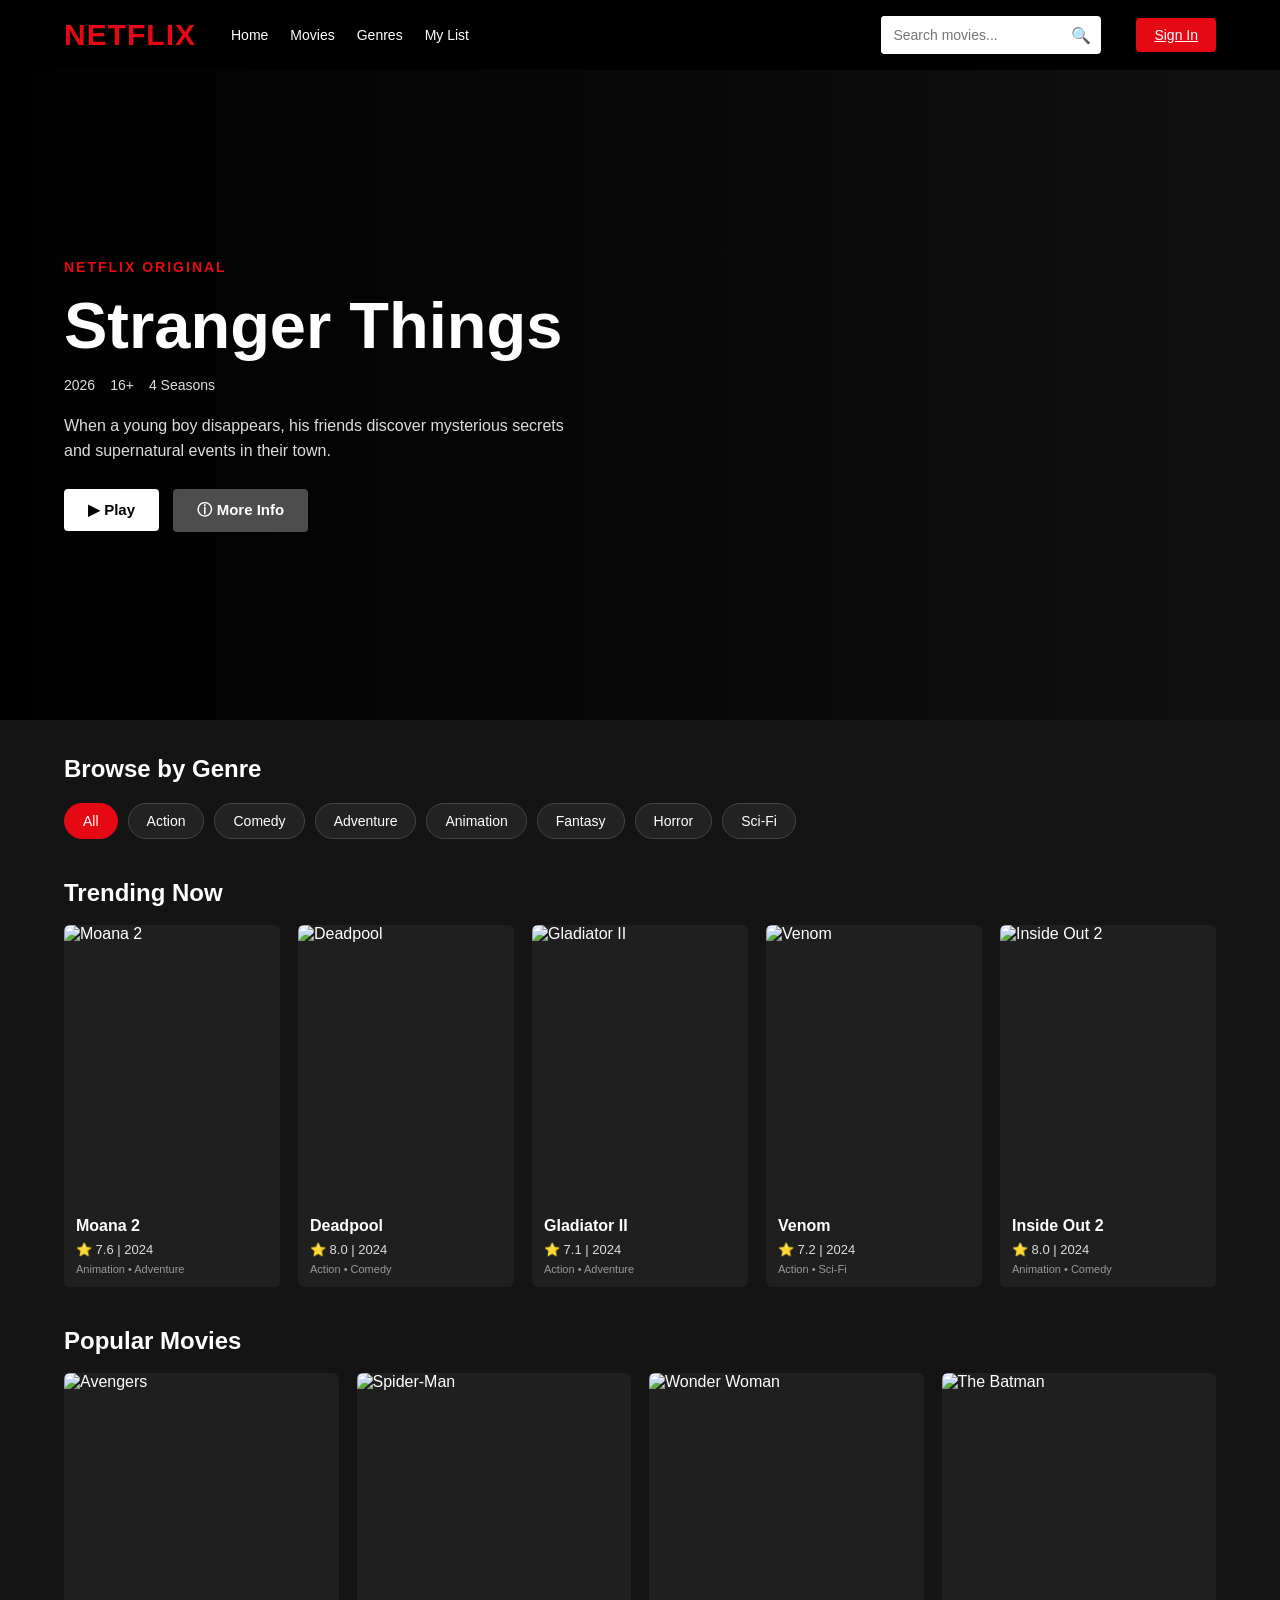
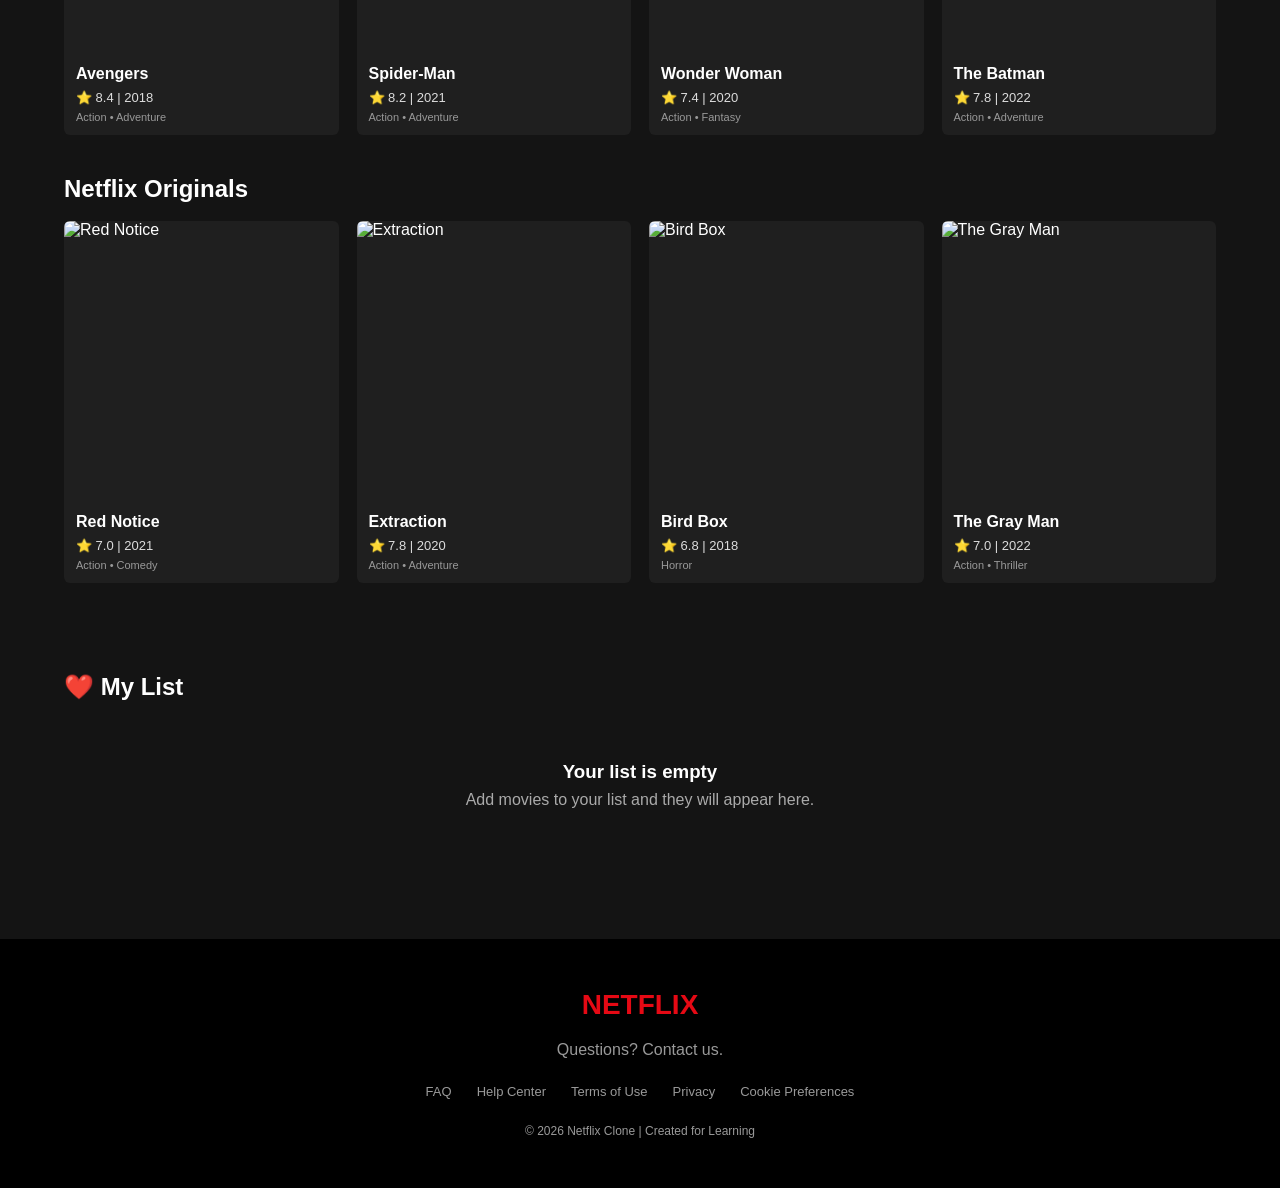
==== commit 622c2a1b: "Updated project" ====
--- a/netflix-clone/index.html
+++ b/netflix-clone/index.html
@@ -3,6 +3,7 @@
 
 <head>
     <meta charset="UTF-8">
+
     <meta name="viewport" content="width=device-width, initial-scale=1.0">
 
     <title>Netflix Clone</title>
@@ -12,7 +13,7 @@
 
 <body>
 
-    <!-- NAVBAR -->
+    <!-- ================= NAVBAR ================= -->
 
     <header>
 
@@ -21,11 +22,27 @@
         </div>
 
         <nav>
-            <a href="#home">Home</a>
-            <a href="#movies">Movies</a>
-            <a href="#genres">Genres</a>
-            <a href="#mylist">My List</a>
+
+            <a href="#home">
+                Home
+            </a>
+
+            <a href="#movies">
+                Movies
+            </a>
+
+            <a href="#genres">
+                Genres
+            </a>
+
+            <a href="#mylist">
+                My List
+            </a>
+
         </nav>
+
+
+        <!-- SEARCH -->
 
         <div class="search-box">
 
@@ -39,16 +56,26 @@
 
         </div>
 
-        <button class="signin-btn">
+
+        <!-- SIGN IN -->
+
+        <a
+            href="login.html"
+            class="signin-btn"
+        >
             Sign In
-        </button>
+        </a>
 
     </header>
 
 
-    <!-- HERO -->
-
-    <section class="hero" id="home">
+
+    <!-- ================= HERO ================= -->
+
+    <section
+        class="hero"
+        id="home"
+    >
 
         <div class="hero-content">
 
@@ -60,24 +87,43 @@
                 Stranger Things
             </h1>
 
+
             <div class="hero-meta">
 
-                <span>2026</span>
-                <span>16+</span>
-                <span>4 Seasons</span>
+                <span>
+                    2026
+                </span>
+
+                <span>
+                    16+
+                </span>
+
+                <span>
+                    4 Seasons
+                </span>
 
             </div>
 
+
             <p>
-                When a young boy disappears, his friends discover
-                mysterious secrets and supernatural events in their town.
+                When a young boy disappears, his friends
+                discover mysterious secrets and supernatural
+                events in their town.
             </p>
 
-            <button class="play-btn">
+
+            <button
+                class="play-btn"
+                onclick="alert('Playing Stranger Things...')"
+            >
                 ▶ Play
             </button>
 
-            <button class="info-btn">
+
+            <button
+                class="info-btn"
+                onclick="alert('Stranger Things - Netflix Original')"
+            >
                 ⓘ More Info
             </button>
 
@@ -86,11 +132,13 @@
     </section>
 
 
-    <!-- MOVIES -->
+
+    <!-- ================= MAIN ================= -->
 
     <main id="movies">
 
-        <!-- GENRES -->
+
+        <!-- ================= GENRES ================= -->
 
         <section
             class="genre-filter-section"
@@ -101,6 +149,7 @@
                 Browse by Genre
             </h2>
 
+
             <div class="genre-buttons">
 
                 <button
@@ -110,6 +159,7 @@
                     All
                 </button>
 
+
                 <button
                     class="genre-btn"
                     data-genre="action"
@@ -117,6 +167,7 @@
                     Action
                 </button>
 
+
                 <button
                     class="genre-btn"
                     data-genre="comedy"
@@ -124,6 +175,7 @@
                     Comedy
                 </button>
 
+
                 <button
                     class="genre-btn"
                     data-genre="adventure"
@@ -131,6 +183,7 @@
                     Adventure
                 </button>
 
+
                 <button
                     class="genre-btn"
                     data-genre="animation"
@@ -138,6 +191,7 @@
                     Animation
                 </button>
 
+
                 <button
                     class="genre-btn"
                     data-genre="fantasy"
@@ -145,6 +199,7 @@
                     Fantasy
                 </button>
 
+
                 <button
                     class="genre-btn"
                     data-genre="horror"
@@ -152,6 +207,7 @@
                     Horror
                 </button>
 
+
                 <button
                     class="genre-btn"
                     data-genre="sci-fi"
@@ -164,7 +220,8 @@
         </section>
 
 
-        <!-- TRENDING -->
+
+        <!-- ================= TRENDING ================= -->
 
         <section class="movies-section">
 
@@ -172,10 +229,11 @@
                 Trending Now
             </h2>
 
+
             <div class="movie-container">
 
 
-                <!-- MOANA -->
+                <!-- MOVIE 1 -->
 
                 <div
                     class="movie-card"
@@ -213,7 +271,8 @@
                 </div>
 
 
-                <!-- DEADPOOL -->
+
+                <!-- MOVIE 2 -->
 
                 <div
                     class="movie-card"
@@ -251,7 +310,8 @@
                 </div>
 
 
-                <!-- GLADIATOR -->
+
+                <!-- MOVIE 3 -->
 
                 <div
                     class="movie-card"
@@ -289,7 +349,8 @@
                 </div>
 
 
-                <!-- VENOM -->
+
+                <!-- MOVIE 4 -->
 
                 <div
                     class="movie-card"
@@ -327,7 +388,8 @@
                 </div>
 
 
-                <!-- INSIDE OUT -->
+
+                <!-- MOVIE 5 -->
 
                 <div
                     class="movie-card"
@@ -369,7 +431,8 @@
         </section>
 
 
-        <!-- POPULAR -->
+
+        <!-- ================= POPULAR ================= -->
 
         <section class="movies-section">
 
@@ -377,7 +440,86 @@
                 Popular Movies
             </h2>
 
+
             <div class="movie-container">
+
+
+                <!-- AVENGERS -->
+
+                <div
+                    class="movie-card"
+                    data-movie="Avengers"
+                    data-genre="action adventure sci-fi"
+                    onclick="openMovie(
+                        'Avengers',
+                        '2018',
+                        '8.4',
+                        'https://image.tmdb.org/t/p/w500/7WsyChQLEftFiDOVTGkv3hFpyyt.jpg'
+                    )"
+                >
+
+                    <img
+                        src="https://image.tmdb.org/t/p/w500/7WsyChQLEftFiDOVTGkv3hFpyyt.jpg"
+                        alt="Avengers"
+                    >
+
+                    <div class="movie-info">
+
+                        <h3>
+                            Avengers
+                        </h3>
+
+                        <p>
+                            ⭐ 8.4 | 2018
+                        </p>
+
+                        <small>
+                            Action • Adventure
+                        </small>
+
+                    </div>
+
+                </div>
+
+
+
+                <!-- SPIDER MAN -->
+
+                <div
+                    class="movie-card"
+                    data-movie="Spider-Man"
+                    data-genre="action adventure sci-fi"
+                    onclick="openMovie(
+                        'Spider-Man',
+                        '2021',
+                        '8.2',
+                        'https://image.tmdb.org/t/p/w500/6ELCZlTA5lGUops70hKdB83WJxH.jpg'
+                    )"
+                >
+
+                    <img
+                        src="https://image.tmdb.org/t/p/w500/6ELCZlTA5lGUops70hKdB83WJxH.jpg"
+                        alt="Spider-Man"
+                    >
+
+                    <div class="movie-info">
+
+                        <h3>
+                            Spider-Man
+                        </h3>
+
+                        <p>
+                            ⭐ 8.2 | 2021
+                        </p>
+
+                        <small>
+                            Action • Adventure
+                        </small>
+
+                    </div>
+
+                </div>
+
 
 
                 <!-- WONDER WOMAN -->
@@ -418,81 +560,6 @@
                 </div>
 
 
-                <!-- AVENGERS -->
-
-                <div
-                    class="movie-card"
-                    data-movie="Avengers"
-                    data-genre="action adventure sci-fi"
-                    onclick="openMovie(
-                        'Avengers',
-                        '2018',
-                        '8.4',
-                        'https://image.tmdb.org/t/p/w500/7WsyChQLEftFiDOVTGkv3hFpyyt.jpg'
-                    )"
-                >
-
-                    <img
-                        src="https://image.tmdb.org/t/p/w500/7WsyChQLEftFiDOVTGkv3hFpyyt.jpg"
-                        alt="Avengers"
-                    >
-
-                    <div class="movie-info">
-
-                        <h3>
-                            Avengers
-                        </h3>
-
-                        <p>
-                            ⭐ 8.4 | 2018
-                        </p>
-
-                        <small>
-                            Action • Adventure
-                        </small>
-
-                    </div>
-
-                </div>
-
-
-                <!-- SPIDER MAN -->
-
-                <div
-                    class="movie-card"
-                    data-movie="Spider-Man"
-                    data-genre="action adventure sci-fi"
-                    onclick="openMovie(
-                        'Spider-Man',
-                        '2021',
-                        '8.2',
-                        'https://image.tmdb.org/t/p/w500/6ELCZlTA5lGUops70hKdB83WJxH.jpg'
-                    )"
-                >
-
-                    <img
-                        src="https://image.tmdb.org/t/p/w500/6ELCZlTA5lGUops70hKdB83WJxH.jpg"
-                        alt="Spider-Man"
-                    >
-
-                    <div class="movie-info">
-
-                        <h3>
-                            Spider-Man
-                        </h3>
-
-                        <p>
-                            ⭐ 8.2 | 2021
-                        </p>
-
-                        <small>
-                            Action • Adventure
-                        </small>
-
-                    </div>
-
-                </div>
-
 
                 <!-- BATMAN -->
 
@@ -536,13 +603,15 @@
         </section>
 
 
-        <!-- NETFLIX ORIGINALS -->
+
+        <!-- ================= NETFLIX ORIGINALS ================= -->
 
         <section class="movies-section">
 
             <h2>
                 Netflix Originals
             </h2>
+
 
             <div class="movie-container">
 
@@ -585,6 +654,7 @@
                 </div>
 
 
+
                 <!-- EXTRACTION -->
 
                 <div
@@ -623,6 +693,7 @@
                 </div>
 
 
+
                 <!-- BIRD BOX -->
 
                 <div
@@ -661,6 +732,7 @@
                 </div>
 
 
+
                 <!-- GRAY MAN -->
 
                 <div
@@ -705,7 +777,8 @@
     </main>
 
 
-    <!-- MY LIST -->
+
+    <!-- ================= MY LIST ================= -->
 
     <section
         class="my-list-section"
@@ -715,6 +788,7 @@
         <h2>
             ❤️ My List
         </h2>
+
 
         <div
             class="my-list-container"
@@ -722,6 +796,7 @@
         >
         </div>
 
+
         <div
             class="empty-list"
             id="emptyList"
@@ -740,7 +815,8 @@
     </section>
 
 
-    <!-- NO RESULTS -->
+
+    <!-- ================= NO RESULTS ================= -->
 
     <div
         id="noResults"
@@ -758,7 +834,8 @@
     </div>
 
 
-    <!-- FOOTER -->
+
+    <!-- ================= FOOTER ================= -->
 
     <footer>
 
@@ -766,10 +843,12 @@
             NETFLIX
         </div>
 
+
         <p>
             Questions? Contact us.
         </p>
 
+
         <div class="footer-links">
 
             <a href="#">
@@ -788,15 +867,24 @@
                 Privacy
             </a>
 
+            <a href="#">
+                Cookie Preferences
+            </a>
+
         </div>
 
+
         <p class="copyright">
-            © 2026 Netflix Clone | Created for Learning
+            © 2026 Netflix Clone |
+            Created for Learning
         </p>
 
     </footer>
 
 
+
+    <!-- ================= JAVASCRIPT ================= -->
+
     <script src="script.js"></script>
 
 </body>
--- a/netflix-clone/style.css
+++ b/netflix-clone/style.css
@@ -1,4 +1,12 @@
-/* ================= RESET ================= */
+/* ==================================================
+   NETFLIX CLONE - FULL CSS
+   FRONTEND ONLY
+================================================== */
+
+
+/* ==================================================
+   RESET
+================================================== */
 
 * {
     margin: 0;
@@ -11,118 +19,121 @@
 }
 
 body {
-    background: #111;
-    color: white;
     font-family: Arial, Helvetica, sans-serif;
-}
-
-
-/* ================= NAVBAR ================= */
+    background: #141414;
+    color: #ffffff;
+    min-height: 100vh;
+}
+
+
+/* ==================================================
+   NAVBAR
+================================================== */
 
 header {
     width: 100%;
     height: 70px;
 
-    background: #111;
+    background: #000000;
 
     display: flex;
     align-items: center;
 
     padding: 0 5%;
-    gap: 30px;
+
+    gap: 35px;
 
     position: fixed;
-
     top: 0;
     left: 0;
 
     z-index: 1000;
 }
 
+
+/* LOGO */
+
 .logo {
     color: #e50914;
 
     font-size: 30px;
-
-    font-weight: bold;
+    font-weight: 900;
 
     letter-spacing: 1px;
-
-    margin-right: 20px;
-}
+}
+
+
+/* NAVIGATION */
 
 nav {
     display: flex;
-
-    gap: 25px;
+    align-items: center;
+
+    gap: 22px;
 
     flex: 1;
 }
 
 nav a {
-    color: white;
+    color: #ffffff;
 
     text-decoration: none;
 
-    font-size: 15px;
+    font-size: 14px;
 
     transition: 0.3s;
 }
 
 nav a:hover {
-    color: #aaa;
-}
-
-
-/* ================= SEARCH ================= */
+    color: #b3b3b3;
+}
+
+
+/* SEARCH */
 
 .search-box {
-    width: 210px;
-
-    height: 36px;
+    width: 220px;
+    height: 38px;
 
     display: flex;
-
     align-items: center;
 
-    background: #222;
-
-    border: 1px solid #555;
+    background: #ffffff;
 
     border-radius: 4px;
 
-    padding: 0 10px;
+    overflow: hidden;
 }
 
 .search-box input {
     width: 100%;
-
-    background: transparent;
+    height: 100%;
 
     border: none;
-
     outline: none;
 
-    color: white;
+    padding: 0 12px;
 
     font-size: 14px;
-}
-
-.search-box input::placeholder {
-    color: #aaa;
+
+    color: #111111;
 }
 
 .search-box span {
-    font-size: 15px;
-}
-
-
-/* ================= SIGN IN ================= */
+    padding: 0 10px;
+
+    color: #111111;
+
+    font-size: 16px;
+}
+
+
+/* SIGN IN */
 
 .signin-btn {
     background: #e50914;
 
-    color: white;
+    color: #ffffff;
 
     border: none;
 
@@ -130,11 +141,9 @@
 
     border-radius: 4px;
 
+    font-size: 14px;
+
     cursor: pointer;
-
-    font-size: 14px;
-
-    white-space: nowrap;
 
     transition: 0.3s;
 }
@@ -144,62 +153,67 @@
 }
 
 
-/* ================= HERO ================= */
+/* ==================================================
+   HERO SECTION
+================================================== */
 
 .hero {
-    height: 680px;
+    min-height: 650px;
 
     margin-top: 70px;
 
-    background-image:
-
+    display: flex;
+    align-items: center;
+
+    padding: 80px 5%;
+
+    background:
         linear-gradient(
             to right,
             rgba(0, 0, 0, 0.95),
-            rgba(0, 0, 0, 0.3)
+            rgba(0, 0, 0, 0.65),
+            rgba(0, 0, 0, 0.15)
         ),
-
         linear-gradient(
             to top,
-            #111 0%,
+            #141414 0%,
             transparent 35%
         ),
-
-        url(
-            "https://images.unsplash.com/photo-1489599849927-2ee91cede3ba"
-        );
+        url("https://images.unsplash.com/photo-1489599849927-2ee91cede3ba?auto=format&fit=crop&w=1600&q=80");
 
     background-size: cover;
-
     background-position: center;
-
-    display: flex;
-
-    align-items: center;
-
-    padding-left: 5%;
-}
+}
+
+
+/* HERO CONTENT */
 
 .hero-content {
-    max-width: 550px;
+    max-width: 600px;
 }
 
 .featured {
+    display: inline-block;
+
     color: #e50914;
 
     font-size: 14px;
 
     font-weight: bold;
 
+    margin-bottom: 15px;
+
     letter-spacing: 2px;
 }
 
-.hero-content h1 {
-    font-size: 60px;
-
-    margin-top: 15px;
+.hero h1 {
+    font-size: 65px;
+
+    line-height: 1.1;
 
     margin-bottom: 15px;
+
+    font-weight: 800;
 }
 
 .hero-meta {
@@ -207,70 +221,134 @@
 
     gap: 15px;
 
-    color: #ddd;
-
     margin-bottom: 20px;
+
+    color: #dddddd;
+
+    font-size: 14px;
 }
 
 .hero-content p {
-    color: #ddd;
-
-    font-size: 17px;
+    max-width: 520px;
 
     line-height: 1.6;
 
+    color: #dddddd;
+
+    font-size: 16px;
+
     margin-bottom: 25px;
 }
 
 
-/* ================= BUTTONS ================= */
+/* HERO BUTTONS */
 
 .play-btn,
 .info-btn {
     border: none;
 
-    padding: 12px 25px;
+    padding: 12px 24px;
+
+    margin-right: 10px;
 
     border-radius: 4px;
 
-    font-size: 16px;
+    font-size: 15px;
+
+    font-weight: bold;
 
     cursor: pointer;
 
-    margin-right: 10px;
-
     transition: 0.3s;
 }
 
 .play-btn {
-    background: white;
-
-    color: black;
+    background: #ffffff;
+
+    color: #000000;
 }
 
 .play-btn:hover {
-    background: #ddd;
-
-    transform: scale(1.05);
+    background: #dddddd;
 }
 
 .info-btn {
     background: rgba(109, 109, 110, 0.7);
 
-    color: white;
+    color: #ffffff;
 }
 
 .info-btn:hover {
-    background: rgba(109, 109, 110, 0.5);
-
-    transform: scale(1.05);
-}
-
-
-/* ================= MOVIES ================= */
+    background: rgba(109, 109, 110, 0.9);
+}
+
+
+/* ==================================================
+   MAIN
+================================================== */
+
+main {
+    padding-bottom: 30px;
+}
+
+
+/* ==================================================
+   GENRE FILTER
+================================================== */
+
+.genre-filter-section {
+    padding: 35px 5% 10px;
+}
+
+.genre-filter-section h2 {
+    font-size: 24px;
+
+    margin-bottom: 20px;
+}
+
+.genre-buttons {
+    display: flex;
+
+    gap: 10px;
+
+    flex-wrap: wrap;
+}
+
+.genre-btn {
+    background: #222222;
+
+    color: #ffffff;
+
+    border: 1px solid #444444;
+
+    padding: 9px 18px;
+
+    border-radius: 20px;
+
+    cursor: pointer;
+
+    font-size: 14px;
+
+    transition: 0.3s;
+}
+
+.genre-btn:hover {
+    background: #333333;
+}
+
+.genre-btn.active {
+    background: #e50914;
+
+    border-color: #e50914;
+}
+
+
+/* ==================================================
+   MOVIE SECTIONS
+================================================== */
 
 .movies-section {
-    padding: 30px 5%;
+    padding: 30px 5% 10px;
 }
 
 .movies-section h2 {
@@ -279,39 +357,32 @@
     margin-bottom: 18px;
 }
 
+
+/* ==================================================
+   MOVIE CONTAINER
+================================================== */
+
 .movie-container {
-    display: flex;
-
-    gap: 16px;
-
-    overflow-x: auto;
-
-    padding: 10px 5px 20px;
-}
-
-.movie-container::-webkit-scrollbar {
-    height: 6px;
-}
-
-.movie-container::-webkit-scrollbar-track {
-    background: #222;
-}
-
-.movie-container::-webkit-scrollbar-thumb {
-    background: #555;
-
-    border-radius: 10px;
-}
-
-
-/* ================= MOVIE CARD ================= */
+    display: grid;
+
+    grid-template-columns:
+        repeat(
+            auto-fit,
+            minmax(180px, 1fr)
+        );
+
+    gap: 18px;
+}
+
+
+/* ==================================================
+   MOVIE CARD
+================================================== */
 
 .movie-card {
     position: relative;
 
-    min-width: 190px;
-
-    height: 285px;
+    background: #1f1f1f;
 
     border-radius: 6px;
 
@@ -319,113 +390,134 @@
 
     cursor: pointer;
 
-    transition: transform 0.3s ease;
-
-    background: #222;
+    transition:
+        transform 0.3s,
+        box-shadow 0.3s;
+}
+
+.movie-card:hover {
+    transform: scale(1.05);
+
+    box-shadow:
+        0 10px 30px
+        rgba(0, 0, 0, 0.7);
+
+    z-index: 10;
 }
 
 .movie-card img {
     width: 100%;
 
-    height: 100%;
+    height: 280px;
 
     object-fit: cover;
 
     display: block;
-
-    transition: 0.3s;
-}
-
-.movie-card:hover {
-    transform: scale(1.08);
-
-    z-index: 10;
-}
-
-.movie-card:hover img {
-    filter: brightness(0.6);
-}
-
-
-/* ================= MOVIE INFO ================= */
+}
+
+
+/* MOVIE INFORMATION */
 
 .movie-info {
-    position: absolute;
-
-    bottom: 0;
-    left: 0;
-
-    width: 100%;
-
-    padding: 40px 12px 12px;
-
-    background: linear-gradient(
-        transparent,
-        rgba(0, 0, 0, 0.95)
-    );
-
-    transform: translateY(100%);
-
-    transition: 0.3s ease;
-}
-
-.movie-card:hover .movie-info {
-    transform: translateY(0);
+    padding: 12px;
 }
 
 .movie-info h3 {
-    font-size: 17px;
+    font-size: 16px;
 
     margin-bottom: 7px;
 }
 
 .movie-info p {
-    color: #ddd;
+    color: #dddddd;
 
     font-size: 13px;
-}
-
-
-/* ================= MY LIST ================= */
+
+    margin-bottom: 5px;
+}
+
+.movie-info small {
+    display: block;
+
+    color: #999999;
+
+    font-size: 11px;
+
+    margin-top: 6px;
+}
+
+
+/* HIDDEN MOVIE */
+
+.movie-card.hidden {
+    display: none;
+}
+
+
+/* ==================================================
+   NO RESULTS
+================================================== */
+
+.no-results {
+    display: none;
+
+    text-align: center;
+
+    padding: 70px 20px;
+}
+
+.no-results h2 {
+    margin-bottom: 10px;
+}
+
+.no-results p {
+    color: #999999;
+}
+
+
+/* ==================================================
+   MY LIST
+================================================== */
 
 .my-list-section {
     padding: 50px 5%;
-
-    background: #0d0d0d;
-
-    min-height: 250px;
 }
 
 .my-list-section h2 {
-    font-size: 25px;
-
-    margin-bottom: 25px;
+    font-size: 24px;
+
+    margin-bottom: 20px;
 }
 
 .my-list-container {
-    display: flex;
-
-    gap: 16px;
-
-    flex-wrap: wrap;
-}
+    display: grid;
+
+    grid-template-columns:
+        repeat(
+            auto-fit,
+            minmax(180px, 1fr)
+        );
+
+    gap: 18px;
+}
+
+
+/* MY LIST CARD */
 
 .my-list-card {
-    width: 180px;
-
-    background: #222;
+    position: relative;
+
+    background: #1f1f1f;
 
     border-radius: 6px;
 
     overflow: hidden;
-
-    position: relative;
 }
 
 .my-list-card img {
     width: 100%;
 
-    height: 260px;
+    height: 270px;
 
     object-fit: cover;
 
@@ -437,16 +529,19 @@
 }
 
 .my-list-card-info h3 {
-    font-size: 15px;
-
-    margin-bottom: 8px;
+    font-size: 16px;
+
+    margin-bottom: 6px;
 }
 
 .my-list-card-info p {
-    color: #aaa;
+    color: #aaaaaa;
 
     font-size: 13px;
 }
+
+
+/* REMOVE BUTTON */
 
 .remove-btn {
     position: absolute;
@@ -454,8 +549,8 @@
     top: 8px;
     right: 8px;
 
-    width: 30px;
-    height: 30px;
+    width: 32px;
+    height: 32px;
 
     border: none;
 
@@ -463,294 +558,49 @@
 
     background: rgba(0, 0, 0, 0.8);
 
-    color: white;
+    color: #ffffff;
 
     cursor: pointer;
 
     font-size: 16px;
+
+    z-index: 5;
 }
 
 .remove-btn:hover {
     background: #e50914;
 }
 
+
+/* EMPTY LIST */
+
 .empty-list {
-    color: #888;
-
     text-align: center;
 
-    padding: 25px;
+    padding: 40px 20px;
+
+    color: #aaaaaa;
 }
 
 .empty-list h3 {
-    color: white;
+    color: #ffffff;
 
     margin-bottom: 8px;
 }
 
 
-/* ================= NO RESULTS ================= */
-
-.no-results {
-    display: none;
-
-    text-align: center;
-
-    padding: 60px 20px;
-
-    color: #aaa;
-}
-
-.no-results h2 {
-    color: white;
-
-    margin-bottom: 10px;
-}
-
-
-/* ================= MOVIE DETAILS ================= */
-
-.movie-details-page {
-    min-height: 750px;
-
-    padding: 130px 5% 80px;
-
-    background:
-
-        linear-gradient(
-            to right,
-            #111 20%,
-            rgba(17, 17, 17, 0.8)
-        ),
-
-        linear-gradient(
-            to top,
-            #111,
-            transparent
-        );
-}
-
-.details-container {
-    max-width: 1100px;
-
-    margin: 0 auto;
-
-    display: flex;
-
-    align-items: center;
-
-    gap: 60px;
-}
-
-.details-poster {
-    width: 300px;
-
-    flex-shrink: 0;
-}
-
-.details-poster img {
-    width: 100%;
-
-    display: block;
-
-    border-radius: 8px;
-
-    box-shadow:
-        0 10px 40px rgba(0, 0, 0, 0.7);
-}
-
-.details-content {
-    max-width: 650px;
-}
-
-.details-label {
-    color: #e50914;
-
-    font-size: 14px;
-
-    font-weight: bold;
-
-    letter-spacing: 2px;
-}
-
-.details-content h1 {
-    font-size: 48px;
-
-    margin: 15px 0 20px;
-}
-
-.details-meta {
-    display: flex;
-
-    gap: 20px;
-
-    color: #ddd;
-
-    margin-bottom: 20px;
-
-    font-size: 15px;
-
-    flex-wrap: wrap;
-}
-
-.genre {
-    display: flex;
-
-    gap: 10px;
-
-    margin-bottom: 25px;
-
-    flex-wrap: wrap;
-}
-
-.genre span {
-    border: 1px solid #555;
-
-    padding: 6px 12px;
-
-    border-radius: 4px;
-
-    font-size: 13px;
-
-    color: #ddd;
-}
-
-.description {
-    color: #ccc;
-
-    font-size: 17px;
-
-    line-height: 1.7;
-
-    margin-bottom: 30px;
-}
-
-.movie-extra {
-    border-top: 1px solid #333;
-
-    padding-top: 20px;
-
-    color: #999;
-
-    line-height: 2;
-}
-
-.movie-extra strong {
-    color: white;
-}
-
-
-/* ================= TRAILER MODAL ================= */
-
-.trailer-modal {
-    position: fixed;
-
-    top: 0;
-    left: 0;
-
-    width: 100%;
-    height: 100%;
-
-    background: rgba(0, 0, 0, 0.9);
-
-    display: none;
-
-    align-items: center;
-
-    justify-content: center;
-
-    z-index: 2000;
-
-    padding: 20px;
-}
-
-.trailer-modal.active {
-    display: flex;
-}
-
-.trailer-content {
-    width: 900px;
-
-    max-width: 100%;
-
-    background: #181818;
-
-    padding: 25px;
-
-    border-radius: 8px;
-
-    position: relative;
-}
-
-.trailer-content h2 {
-    font-size: 22px;
-
-    margin-bottom: 20px;
-}
-
-.close-btn {
-    position: absolute;
-
-    top: 10px;
-    right: 10px;
-
-    width: 35px;
-    height: 35px;
-
-    border: none;
-
-    border-radius: 50%;
-
-    background: #333;
-
-    color: white;
-
-    font-size: 18px;
-
-    cursor: pointer;
-
-    z-index: 5;
-}
-
-.close-btn:hover {
-    background: #e50914;
-}
-
-.video-container {
-    position: relative;
-
-    width: 100%;
-
-    padding-bottom: 56.25%;
-
-    height: 0;
-
-    overflow: hidden;
-}
-
-.video-container iframe {
-    position: absolute;
-
-    top: 0;
-    left: 0;
-
-    width: 100%;
-    height: 100%;
-
-    border: none;
-}
-
-
-/* ================= FOOTER ================= */
+/* ==================================================
+   FOOTER
+================================================== */
 
 footer {
-    margin-top: 50px;
+    background: #000000;
 
     padding: 50px 5%;
 
-    background: #050505;
-
-    color: #777;
+    margin-top: 40px;
+
+    color: #999999;
 
     text-align: center;
 }
@@ -758,9 +608,9 @@
 .footer-logo {
     color: #e50914;
 
-    font-size: 25px;
-
-    font-weight: bold;
+    font-size: 28px;
+
+    font-weight: 900;
 
     margin-bottom: 20px;
 }
@@ -770,208 +620,664 @@
 
     justify-content: center;
 
-    gap: 30px;
+    flex-wrap: wrap;
+
+    gap: 25px;
 
     margin: 25px 0;
 }
 
 .footer-links a {
-    color: #777;
+    color: #999999;
 
     text-decoration: none;
 
-    font-size: 14px;
+    font-size: 13px;
 }
 
 .footer-links a:hover {
     text-decoration: underline;
+
+    color: #ffffff;
 }
 
 .copyright {
+    font-size: 12px;
+
     margin-top: 20px;
-
-    font-size: 13px;
-}
-
-
-/* ================= TABLET ================= */
+}
+
+
+/* ==================================================
+   RESPONSIVE - TABLET
+================================================== */
 
 @media (max-width: 1000px) {
 
     header {
+        gap: 20px;
+    }
+
+    nav {
+        gap: 12px;
+    }
+
+    .search-box {
+        width: 180px;
+    }
+
+    .hero h1 {
+        font-size: 50px;
+    }
+
+    .movie-card img {
+        height: 250px;
+    }
+
+}
+
+
+/* ==================================================
+   RESPONSIVE - MOBILE
+================================================== */
+
+@media (max-width: 768px) {
+
+    header {
+        height: auto;
+
+        min-height: 70px;
+
+        padding: 15px 20px;
+
+        flex-wrap: wrap;
+
         gap: 15px;
     }
 
+    .logo {
+        font-size: 25px;
+    }
+
     nav {
-        gap: 15px;
+        order: 3;
+
+        width: 100%;
+
+        justify-content: center;
+
+        overflow-x: auto;
+
+        padding-bottom: 5px;
+    }
+
+    nav a {
+        white-space: nowrap;
     }
 
     .search-box {
-        width: 170px;
-    }
-
-}
-
-
-/* ================= MOBILE ================= */
-
-@media (max-width: 768px) {
-
-    header {
-        height: 65px;
-
-        padding: 0 20px;
+        width: 150px;
+    }
+
+    .signin-btn {
+        padding: 8px 14px;
+    }
+
+
+    /* HERO */
+
+    .hero {
+        margin-top: 120px;
+
+        min-height: 550px;
+
+        padding: 60px 20px;
+    }
+
+    .hero h1 {
+        font-size: 42px;
+    }
+
+    .hero-content p {
+        font-size: 14px;
+    }
+
+
+    /* GENRES */
+
+    .genre-filter-section {
+        padding: 25px 20px 5px;
+    }
+
+    .genre-buttons {
+        overflow-x: auto;
+
+        flex-wrap: nowrap;
+
+        padding-bottom: 8px;
+    }
+
+    .genre-btn {
+        white-space: nowrap;
+    }
+
+
+    /* MOVIES */
+
+    .movies-section {
+        padding: 25px 20px 10px;
+    }
+
+    .movie-container {
+        grid-template-columns:
+            repeat(2, 1fr);
 
         gap: 12px;
     }
 
-    .logo {
-        font-size: 24px;
-
-        margin-right: 0;
-    }
-
-    nav {
-        display: none;
-    }
-
-    .search-box {
-        margin-left: auto;
-
-        width: 160px;
-    }
-
-    .signin-btn {
-        padding: 8px 12px;
-
-        font-size: 12px;
-    }
-
-    .hero {
-        height: 550px;
-
-        margin-top: 65px;
-
-        padding: 20px;
-    }
-
-    .hero-content h1 {
-        font-size: 42px;
-    }
-
-    .hero-content p {
-        font-size: 15px;
-    }
-
-    .movies-section {
-        padding: 25px 20px;
-    }
-
-    .movie-card {
-        min-width: 150px;
-
-        height: 225px;
-    }
+    .movie-card img {
+        height: 240px;
+    }
+
+    .movie-card:hover {
+        transform: none;
+    }
+
+
+    /* MY LIST */
 
     .my-list-section {
         padding: 40px 20px;
     }
 
-    .my-list-card {
-        width: 150px;
+    .my-list-container {
+        grid-template-columns:
+            repeat(2, 1fr);
+
+        gap: 12px;
     }
 
     .my-list-card img {
-        height: 220px;
-    }
-
-
-    /* MOVIE DETAILS */
-
-    .movie-details-page {
-        padding: 110px 20px 60px;
-    }
-
-    .details-container {
-        flex-direction: column;
-
-        gap: 35px;
-
-        align-items: flex-start;
-    }
-
-    .details-poster {
-        width: 220px;
-
-        margin: 0 auto;
-    }
-
-    .details-content {
+        height: 240px;
+    }
+
+
+    /* FOOTER */
+
+    footer {
+        padding: 40px 20px;
+    }
+
+}
+
+
+/* ==================================================
+   SMALL MOBILE
+================================================== */
+
+@media (max-width: 480px) {
+
+    header {
+        justify-content: center;
+    }
+
+    .search-box {
         width: 100%;
-    }
-
-    .details-content h1 {
-        font-size: 35px;
-    }
-
-    .description {
-        font-size: 15px;
-    }
-
-    .details-meta {
-        gap: 12px;
-    }
-
-
-    /* TRAILER */
-
-    .trailer-content {
-        padding: 20px 15px;
-    }
-
-    .trailer-content h2 {
-        font-size: 17px;
-
-        padding-right: 35px;
-    }
-
-
-    /* FOOTER */
-
-    .footer-links {
-        flex-direction: column;
-
-        gap: 12px;
-    }
-
-}
-
-
-/* ================= SMALL MOBILE ================= */
-
-@media (max-width: 450px) {
-
-    .search-box {
-        width: 120px;
     }
 
     .signin-btn {
         display: none;
     }
 
-    .hero-content h1 {
-        font-size: 35px;
+    .hero {
+        margin-top: 150px;
+
+        min-height: 500px;
+    }
+
+    .hero h1 {
+        font-size: 34px;
+    }
+
+    .hero-meta {
+        gap: 10px;
     }
 
     .play-btn,
     .info-btn {
         padding: 10px 16px;
 
+        font-size: 13px;
+    }
+
+    .movie-card img {
+        height: 210px;
+    }
+
+    .movie-info h3 {
         font-size: 14px;
     }
 
-    .my-list-card {
-        width: 140px;
+    .movie-info p {
+        font-size: 11px;
+    }
+
+    .movie-info small {
+        font-size: 9px;
+    }
+
+}
+/* ==================================================
+   LOGIN PAGE
+================================================== */
+
+.login-page {
+    min-height: 100vh;
+
+    background:
+        linear-gradient(
+            rgba(0, 0, 0, 0.65),
+            rgba(0, 0, 0, 0.75)
+        ),
+        url("https://images.unsplash.com/photo-1489599849927-2ee91cede3ba?auto=format&fit=crop&w=1600&q=80");
+
+    background-size: cover;
+
+    background-position: center;
+
+    background-attachment: fixed;
+}
+
+
+/* LOGIN HEADER */
+
+.login-header {
+    position: absolute;
+
+    top: 0;
+    left: 0;
+
+    width: 100%;
+
+    height: 90px;
+
+    padding: 0 5%;
+
+    background: transparent;
+
+    display: flex;
+
+    align-items: center;
+}
+
+.login-logo {
+    color: #e50914;
+
+    text-decoration: none;
+
+    font-size: 32px;
+
+    font-weight: 900;
+
+    letter-spacing: 1px;
+}
+
+
+/* LOGIN CONTAINER */
+
+.login-container {
+    min-height: 100vh;
+
+    display: flex;
+
+    justify-content: center;
+
+    align-items: center;
+
+    padding: 100px 20px 40px;
+}
+
+
+/* LOGIN BOX */
+
+.login-box {
+    width: 100%;
+
+    max-width: 450px;
+
+    background: rgba(0, 0, 0, 0.78);
+
+    padding: 50px 55px;
+
+    border-radius: 5px;
+}
+
+.login-box h1 {
+    font-size: 32px;
+
+    margin-bottom: 28px;
+}
+
+
+/* INPUT */
+
+.input-group {
+    position: relative;
+
+    margin-bottom: 16px;
+}
+
+.input-group input {
+    width: 100%;
+
+    height: 55px;
+
+    background: #333333;
+
+    color: #ffffff;
+
+    border: none;
+
+    outline: none;
+
+    border-radius: 4px;
+
+    padding: 0 16px;
+
+    font-size: 15px;
+}
+
+.input-group input:focus {
+    outline: 2px solid #ffffff;
+}
+
+.input-group input::placeholder {
+    color: #b3b3b3;
+}
+
+
+/* PASSWORD */
+
+.password-group input {
+    padding-right: 65px;
+}
+
+.show-password {
+    position: absolute;
+
+    right: 10px;
+
+    top: 50%;
+
+    transform: translateY(-50%);
+
+    background: transparent;
+
+    border: none;
+
+    color: #ffffff;
+
+    cursor: pointer;
+
+    font-size: 13px;
+}
+
+
+/* ERROR */
+
+.login-error {
+    color: #e87c03;
+
+    font-size: 13px;
+
+    min-height: 18px;
+
+    margin-bottom: 8px;
+}
+
+
+/* SIGN IN BUTTON */
+
+.login-btn {
+    width: 100%;
+
+    height: 50px;
+
+    background: #e50914;
+
+    color: #ffffff;
+
+    border: none;
+
+    border-radius: 4px;
+
+    font-size: 16px;
+
+    font-weight: bold;
+
+    cursor: pointer;
+
+    transition: 0.3s;
+}
+
+.login-btn:hover {
+    background: #f40612;
+}
+
+
+/* OR */
+
+.login-or {
+    text-align: center;
+
+    color: #8c8c8c;
+
+    margin: 18px 0;
+
+    font-size: 14px;
+}
+
+
+/* SIGN IN CODE */
+
+.code-btn {
+    width: 100%;
+
+    height: 48px;
+
+    background: #555555;
+
+    color: #ffffff;
+
+    border: none;
+
+    border-radius: 4px;
+
+    cursor: pointer;
+
+    font-size: 15px;
+
+    transition: 0.3s;
+}
+
+.code-btn:hover {
+    background: #666666;
+}
+
+
+/* FORGOT PASSWORD */
+
+.forgot-password {
+    display: block;
+
+    text-align: center;
+
+    color: #ffffff;
+
+    text-decoration: none;
+
+    margin: 20px 0;
+
+    font-size: 14px;
+}
+
+.forgot-password:hover {
+    text-decoration: underline;
+}
+
+
+/* REMEMBER */
+
+.remember-me {
+    display: flex;
+
+    align-items: center;
+
+    gap: 8px;
+
+    color: #b3b3b3;
+
+    font-size: 13px;
+
+    cursor: pointer;
+}
+
+.remember-me input {
+    width: 16px;
+
+    height: 16px;
+
+    cursor: pointer;
+}
+
+
+/* SIGN UP */
+
+.signup-text {
+    margin-top: 35px;
+
+    color: #737373;
+
+    font-size: 16px;
+}
+
+.signup-text a {
+    color: #ffffff;
+
+    text-decoration: none;
+
+    margin-left: 5px;
+}
+
+.signup-text a:hover {
+    text-decoration: underline;
+}
+
+
+/* INFORMATION */
+
+.login-info {
+    color: #737373;
+
+    font-size: 12px;
+
+    line-height: 1.5;
+
+    margin-top: 25px;
+}
+
+.login-info a {
+    color: #0071eb;
+
+    text-decoration: none;
+}
+
+
+/* FOOTER */
+
+.login-footer {
+    background: rgba(0, 0, 0, 0.75);
+
+    color: #737373;
+
+    padding: 35px 5%;
+
+    text-align: left;
+}
+
+.login-footer p {
+    margin-bottom: 25px;
+}
+
+.login-footer-links {
+    display: flex;
+
+    flex-wrap: wrap;
+
+    gap: 25px;
+
+    margin-bottom: 25px;
+}
+
+.login-footer-links a {
+    color: #737373;
+
+    text-decoration: none;
+
+    font-size: 13px;
+}
+
+.login-footer-links a:hover {
+    text-decoration: underline;
+}
+
+.language-select {
+    background: #000000;
+
+    color: #ffffff;
+
+    border: 1px solid #737373;
+
+    padding: 10px 25px;
+
+    border-radius: 3px;
+}
+
+
+/* ==================================================
+   LOGIN RESPONSIVE
+================================================== */
+
+@media (max-width: 600px) {
+
+    .login-header {
+        height: 70px;
+
+        padding: 0 25px;
+    }
+
+    .login-logo {
+        font-size: 27px;
+    }
+
+    .login-container {
+        padding: 90px 0 30px;
+    }
+
+    .login-box {
+        max-width: 100%;
+
+        padding: 35px 25px;
+
+        background: rgba(0, 0, 0, 0.85);
+    }
+
+    .login-box h1 {
+        font-size: 28px;
+    }
+
+    .login-footer {
+        padding: 30px 25px;
     }
 
 }
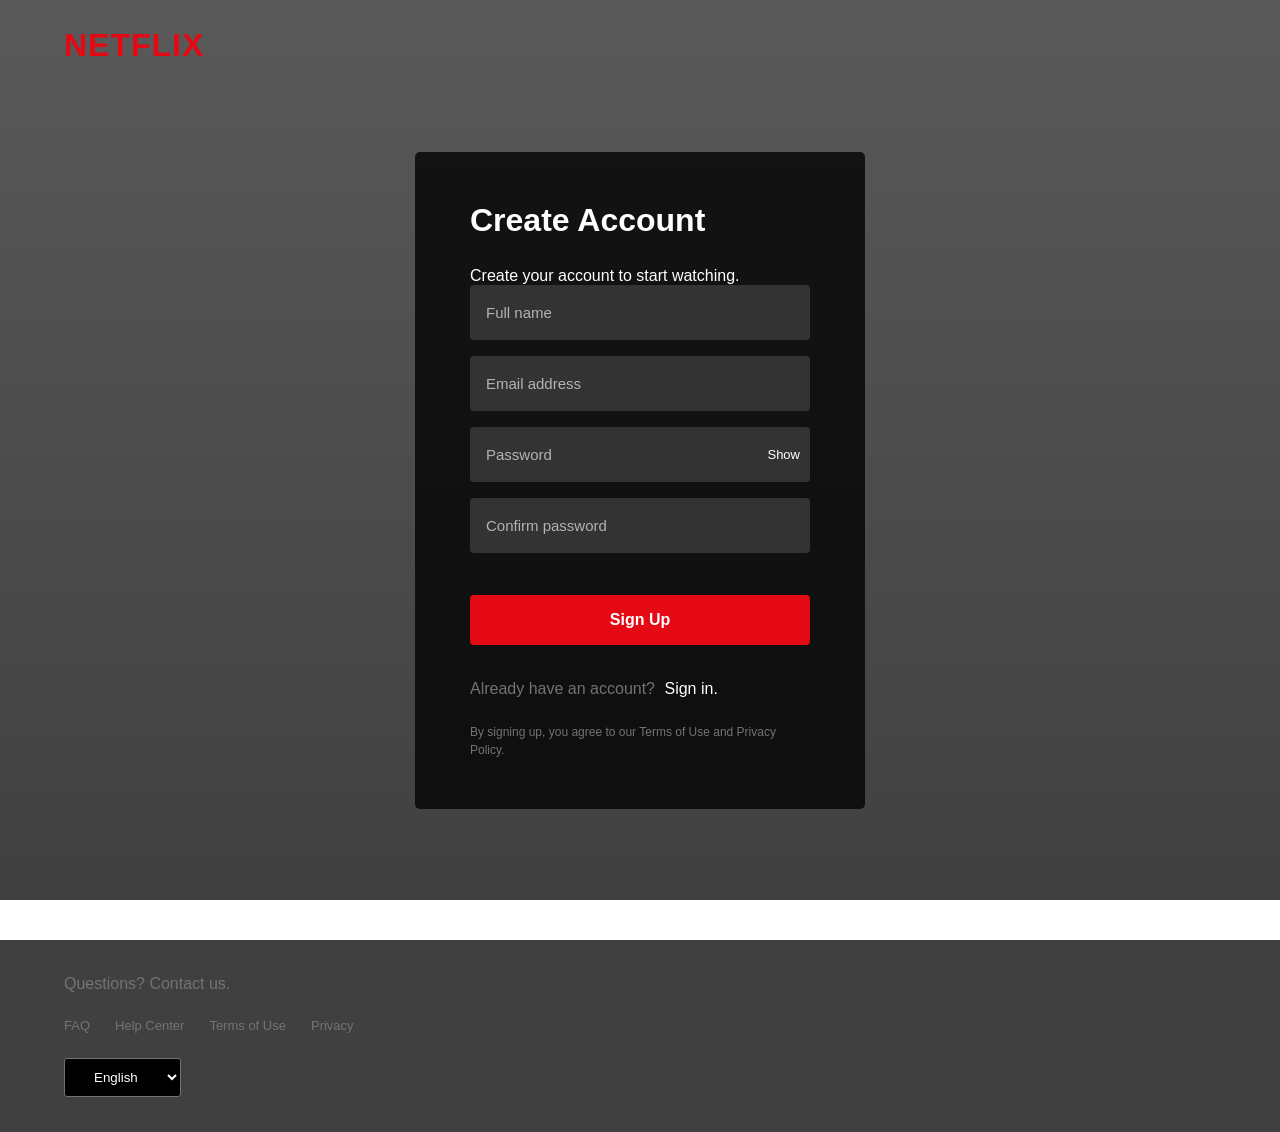
==== commit b39f9e33: "Updated project" ====
--- a/netflix-clone/index.html
+++ b/netflix-clone/index.html
@@ -6,850 +6,161 @@
 
     <meta name="viewport" content="width=device-width, initial-scale=1.0">
 
-    <title>Netflix Clone</title>
+    <title>Netflix - Sign Up</title>
 
     <link rel="stylesheet" href="style.css">
 </head>
 
-<body>
-
-    <!-- ================= NAVBAR ================= -->
-
-    <header>
-
-        <div class="logo">
+<body class="login-page">
+
+    <!-- HEADER -->
+
+    <header class="login-header">
+
+        <a href="index.html" class="login-logo">
             NETFLIX
+        </a>
+
+    </header>
+
+
+    <!-- SIGN UP -->
+
+    <main class="login-container">
+
+        <div class="login-box">
+
+            <h1>Create Account</h1>
+
+            <p class="signup-description">
+                Create your account to start watching.
+            </p>
+
+
+            <form id="signupForm">
+
+                <!-- NAME -->
+
+                <div class="input-group">
+
+                    <input
+                        type="text"
+                        id="signupName"
+                        placeholder="Full name"
+                        required
+                    >
+
+                </div>
+
+
+                <!-- EMAIL -->
+
+                <div class="input-group">
+
+                    <input
+                        type="email"
+                        id="signupEmail"
+                        placeholder="Email address"
+                        required
+                    >
+
+                </div>
+
+
+                <!-- PASSWORD -->
+
+                <div class="input-group password-group">
+
+                    <input
+                        type="password"
+                        id="signupPassword"
+                        placeholder="Password"
+                        required
+                    >
+
+                    <button
+                        type="button"
+                        id="signupTogglePassword"
+                        class="show-password"
+                    >
+                        Show
+                    </button>
+
+                </div>
+
+
+                <!-- CONFIRM PASSWORD -->
+
+                <div class="input-group">
+
+                    <input
+                        type="password"
+                        id="confirmPassword"
+                        placeholder="Confirm password"
+                        required
+                    >
+
+                </div>
+
+
+                <!-- ERROR -->
+
+                <p
+                    id="signupError"
+                    class="login-error"
+                ></p>
+
+
+                <!-- SIGN UP BUTTON -->
+
+                <button
+                    type="submit"
+                    class="login-btn"
+                >
+                    Sign Up
+                </button>
+
+
+                <!-- LOGIN -->
+
+                <div class="signup-text">
+
+                    <span>
+                        Already have an account?
+                    </span>
+
+                    <a href="login.html">
+                        Sign in.
+                    </a>
+
+                </div>
+
+
+                <!-- INFO -->
+
+                <p class="login-info">
+
+                    By signing up, you agree to our
+                    Terms of Use and Privacy Policy.
+
+                </p>
+
+            </form>
+
         </div>
 
-        <nav>
-
-            <a href="#home">
-                Home
-            </a>
-
-            <a href="#movies">
-                Movies
-            </a>
-
-            <a href="#genres">
-                Genres
-            </a>
-
-            <a href="#mylist">
-                My List
-            </a>
-
-        </nav>
-
-
-        <!-- SEARCH -->
-
-        <div class="search-box">
-
-            <input
-                type="text"
-                id="searchInput"
-                placeholder="Search movies..."
-            >
-
-            <span>🔍</span>
-
-        </div>
-
-
-        <!-- SIGN IN -->
-
-        <a
-            href="login.html"
-            class="signin-btn"
-        >
-            Sign In
-        </a>
-
-    </header>
-
-
-
-    <!-- ================= HERO ================= -->
-
-    <section
-        class="hero"
-        id="home"
-    >
-
-        <div class="hero-content">
-
-            <span class="featured">
-                NETFLIX ORIGINAL
-            </span>
-
-            <h1>
-                Stranger Things
-            </h1>
-
-
-            <div class="hero-meta">
-
-                <span>
-                    2026
-                </span>
-
-                <span>
-                    16+
-                </span>
-
-                <span>
-                    4 Seasons
-                </span>
-
-            </div>
-
-
-            <p>
-                When a young boy disappears, his friends
-                discover mysterious secrets and supernatural
-                events in their town.
-            </p>
-
-
-            <button
-                class="play-btn"
-                onclick="alert('Playing Stranger Things...')"
-            >
-                ▶ Play
-            </button>
-
-
-            <button
-                class="info-btn"
-                onclick="alert('Stranger Things - Netflix Original')"
-            >
-                ⓘ More Info
-            </button>
-
-        </div>
-
-    </section>
-
-
-
-    <!-- ================= MAIN ================= -->
-
-    <main id="movies">
-
-
-        <!-- ================= GENRES ================= -->
-
-        <section
-            class="genre-filter-section"
-            id="genres"
-        >
-
-            <h2>
-                Browse by Genre
-            </h2>
-
-
-            <div class="genre-buttons">
-
-                <button
-                    class="genre-btn active"
-                    data-genre="all"
-                >
-                    All
-                </button>
-
-
-                <button
-                    class="genre-btn"
-                    data-genre="action"
-                >
-                    Action
-                </button>
-
-
-                <button
-                    class="genre-btn"
-                    data-genre="comedy"
-                >
-                    Comedy
-                </button>
-
-
-                <button
-                    class="genre-btn"
-                    data-genre="adventure"
-                >
-                    Adventure
-                </button>
-
-
-                <button
-                    class="genre-btn"
-                    data-genre="animation"
-                >
-                    Animation
-                </button>
-
-
-                <button
-                    class="genre-btn"
-                    data-genre="fantasy"
-                >
-                    Fantasy
-                </button>
-
-
-                <button
-                    class="genre-btn"
-                    data-genre="horror"
-                >
-                    Horror
-                </button>
-
-
-                <button
-                    class="genre-btn"
-                    data-genre="sci-fi"
-                >
-                    Sci-Fi
-                </button>
-
-            </div>
-
-        </section>
-
-
-
-        <!-- ================= TRENDING ================= -->
-
-        <section class="movies-section">
-
-            <h2>
-                Trending Now
-            </h2>
-
-
-            <div class="movie-container">
-
-
-                <!-- MOVIE 1 -->
-
-                <div
-                    class="movie-card"
-                    data-movie="Moana 2"
-                    data-genre="animation adventure fantasy"
-                    onclick="openMovie(
-                        'Moana 2',
-                        '2024',
-                        '7.6',
-                        'https://image.tmdb.org/t/p/w500/1XDDXPXGiI8id7MrUxK36ke7gkX.jpg'
-                    )"
-                >
-
-                    <img
-                        src="https://image.tmdb.org/t/p/w500/1XDDXPXGiI8id7MrUxK36ke7gkX.jpg"
-                        alt="Moana 2"
-                    >
-
-                    <div class="movie-info">
-
-                        <h3>
-                            Moana 2
-                        </h3>
-
-                        <p>
-                            ⭐ 7.6 | 2024
-                        </p>
-
-                        <small>
-                            Animation • Adventure
-                        </small>
-
-                    </div>
-
-                </div>
-
-
-
-                <!-- MOVIE 2 -->
-
-                <div
-                    class="movie-card"
-                    data-movie="Deadpool"
-                    data-genre="action comedy adventure"
-                    onclick="openMovie(
-                        'Deadpool',
-                        '2024',
-                        '8.0',
-                        'https://image.tmdb.org/t/p/w500/8cdWjvZQUExUUTzyp4t6EDMubfO.jpg'
-                    )"
-                >
-
-                    <img
-                        src="https://image.tmdb.org/t/p/w500/8cdWjvZQUExUUTzyp4t6EDMubfO.jpg"
-                        alt="Deadpool"
-                    >
-
-                    <div class="movie-info">
-
-                        <h3>
-                            Deadpool
-                        </h3>
-
-                        <p>
-                            ⭐ 8.0 | 2024
-                        </p>
-
-                        <small>
-                            Action • Comedy
-                        </small>
-
-                    </div>
-
-                </div>
-
-
-
-                <!-- MOVIE 3 -->
-
-                <div
-                    class="movie-card"
-                    data-movie="Gladiator II"
-                    data-genre="action adventure"
-                    onclick="openMovie(
-                        'Gladiator II',
-                        '2024',
-                        '7.1',
-                        'https://image.tmdb.org/t/p/w500/1pdfLvkbY9ohJlCjQH2CZjjYVvJ.jpg'
-                    )"
-                >
-
-                    <img
-                        src="https://image.tmdb.org/t/p/w500/1pdfLvkbY9ohJlCjQH2CZjjYVvJ.jpg"
-                        alt="Gladiator II"
-                    >
-
-                    <div class="movie-info">
-
-                        <h3>
-                            Gladiator II
-                        </h3>
-
-                        <p>
-                            ⭐ 7.1 | 2024
-                        </p>
-
-                        <small>
-                            Action • Adventure
-                        </small>
-
-                    </div>
-
-                </div>
-
-
-
-                <!-- MOVIE 4 -->
-
-                <div
-                    class="movie-card"
-                    data-movie="Venom"
-                    data-genre="action sci-fi adventure"
-                    onclick="openMovie(
-                        'Venom',
-                        '2024',
-                        '7.2',
-                        'https://image.tmdb.org/t/p/w500/5CemD1I8k1R0R7cK4yK6a5Q5y7A.jpg'
-                    )"
-                >
-
-                    <img
-                        src="https://image.tmdb.org/t/p/w500/5CemD1I8k1R0R7cK4yK6a5Q5y7A.jpg"
-                        alt="Venom"
-                    >
-
-                    <div class="movie-info">
-
-                        <h3>
-                            Venom
-                        </h3>
-
-                        <p>
-                            ⭐ 7.2 | 2024
-                        </p>
-
-                        <small>
-                            Action • Sci-Fi
-                        </small>
-
-                    </div>
-
-                </div>
-
-
-
-                <!-- MOVIE 5 -->
-
-                <div
-                    class="movie-card"
-                    data-movie="Inside Out 2"
-                    data-genre="animation comedy adventure"
-                    onclick="openMovie(
-                        'Inside Out 2',
-                        '2024',
-                        '8.0',
-                        'https://image.tmdb.org/t/p/w500/q719jXXEzOoYaps6babgKnONONX.jpg'
-                    )"
-                >
-
-                    <img
-                        src="https://image.tmdb.org/t/p/w500/q719jXXEzOoYaps6babgKnONONX.jpg"
-                        alt="Inside Out 2"
-                    >
-
-                    <div class="movie-info">
-
-                        <h3>
-                            Inside Out 2
-                        </h3>
-
-                        <p>
-                            ⭐ 8.0 | 2024
-                        </p>
-
-                        <small>
-                            Animation • Comedy
-                        </small>
-
-                    </div>
-
-                </div>
-
-            </div>
-
-        </section>
-
-
-
-        <!-- ================= POPULAR ================= -->
-
-        <section class="movies-section">
-
-            <h2>
-                Popular Movies
-            </h2>
-
-
-            <div class="movie-container">
-
-
-                <!-- AVENGERS -->
-
-                <div
-                    class="movie-card"
-                    data-movie="Avengers"
-                    data-genre="action adventure sci-fi"
-                    onclick="openMovie(
-                        'Avengers',
-                        '2018',
-                        '8.4',
-                        'https://image.tmdb.org/t/p/w500/7WsyChQLEftFiDOVTGkv3hFpyyt.jpg'
-                    )"
-                >
-
-                    <img
-                        src="https://image.tmdb.org/t/p/w500/7WsyChQLEftFiDOVTGkv3hFpyyt.jpg"
-                        alt="Avengers"
-                    >
-
-                    <div class="movie-info">
-
-                        <h3>
-                            Avengers
-                        </h3>
-
-                        <p>
-                            ⭐ 8.4 | 2018
-                        </p>
-
-                        <small>
-                            Action • Adventure
-                        </small>
-
-                    </div>
-
-                </div>
-
-
-
-                <!-- SPIDER MAN -->
-
-                <div
-                    class="movie-card"
-                    data-movie="Spider-Man"
-                    data-genre="action adventure sci-fi"
-                    onclick="openMovie(
-                        'Spider-Man',
-                        '2021',
-                        '8.2',
-                        'https://image.tmdb.org/t/p/w500/6ELCZlTA5lGUops70hKdB83WJxH.jpg'
-                    )"
-                >
-
-                    <img
-                        src="https://image.tmdb.org/t/p/w500/6ELCZlTA5lGUops70hKdB83WJxH.jpg"
-                        alt="Spider-Man"
-                    >
-
-                    <div class="movie-info">
-
-                        <h3>
-                            Spider-Man
-                        </h3>
-
-                        <p>
-                            ⭐ 8.2 | 2021
-                        </p>
-
-                        <small>
-                            Action • Adventure
-                        </small>
-
-                    </div>
-
-                </div>
-
-
-
-                <!-- WONDER WOMAN -->
-
-                <div
-                    class="movie-card"
-                    data-movie="Wonder Woman"
-                    data-genre="action fantasy adventure"
-                    onclick="openMovie(
-                        'Wonder Woman',
-                        '2020',
-                        '7.4',
-                        'https://image.tmdb.org/t/p/w500/8UlWHLMpgZm9bx6QYh0NFoq67TZ.jpg'
-                    )"
-                >
-
-                    <img
-                        src="https://image.tmdb.org/t/p/w500/8UlWHLMpgZm9bx6QYh0NFoq67TZ.jpg"
-                        alt="Wonder Woman"
-                    >
-
-                    <div class="movie-info">
-
-                        <h3>
-                            Wonder Woman
-                        </h3>
-
-                        <p>
-                            ⭐ 7.4 | 2020
-                        </p>
-
-                        <small>
-                            Action • Fantasy
-                        </small>
-
-                    </div>
-
-                </div>
-
-
-
-                <!-- BATMAN -->
-
-                <div
-                    class="movie-card"
-                    data-movie="The Batman"
-                    data-genre="action adventure"
-                    onclick="openMovie(
-                        'The Batman',
-                        '2022',
-                        '7.8',
-                        'https://image.tmdb.org/t/p/w500/9O1Iy9od7vL2q9T8w5s6x3j2.jpg'
-                    )"
-                >
-
-                    <img
-                        src="https://image.tmdb.org/t/p/w500/9O1Iy9od7vL2q9T8w5s6x3j2.jpg"
-                        alt="The Batman"
-                    >
-
-                    <div class="movie-info">
-
-                        <h3>
-                            The Batman
-                        </h3>
-
-                        <p>
-                            ⭐ 7.8 | 2022
-                        </p>
-
-                        <small>
-                            Action • Adventure
-                        </small>
-
-                    </div>
-
-                </div>
-
-            </div>
-
-        </section>
-
-
-
-        <!-- ================= NETFLIX ORIGINALS ================= -->
-
-        <section class="movies-section">
-
-            <h2>
-                Netflix Originals
-            </h2>
-
-
-            <div class="movie-container">
-
-
-                <!-- RED NOTICE -->
-
-                <div
-                    class="movie-card"
-                    data-movie="Red Notice"
-                    data-genre="action comedy"
-                    onclick="openMovie(
-                        'Red Notice',
-                        '2021',
-                        '7.0',
-                        'https://image.tmdb.org/t/p/w500/49zB8n6y5J5J3v4Y7J3L4M5N6O.jpg'
-                    )"
-                >
-
-                    <img
-                        src="https://image.tmdb.org/t/p/w500/49zB8n6y5J5J3v4Y7J3L4M5N6O.jpg"
-                        alt="Red Notice"
-                    >
-
-                    <div class="movie-info">
-
-                        <h3>
-                            Red Notice
-                        </h3>
-
-                        <p>
-                            ⭐ 7.0 | 2021
-                        </p>
-
-                        <small>
-                            Action • Comedy
-                        </small>
-
-                    </div>
-
-                </div>
-
-
-
-                <!-- EXTRACTION -->
-
-                <div
-                    class="movie-card"
-                    data-movie="Extraction"
-                    data-genre="action adventure"
-                    onclick="openMovie(
-                        'Extraction',
-                        '2020',
-                        '7.8',
-                        'https://image.tmdb.org/t/p/w500/6f5M1L5Y5N3X5N8M3L5P6Q7R8S.jpg'
-                    )"
-                >
-
-                    <img
-                        src="https://image.tmdb.org/t/p/w500/6f5M1L5Y5N3X5N8M3L5P6Q7R8S.jpg"
-                        alt="Extraction"
-                    >
-
-                    <div class="movie-info">
-
-                        <h3>
-                            Extraction
-                        </h3>
-
-                        <p>
-                            ⭐ 7.8 | 2020
-                        </p>
-
-                        <small>
-                            Action • Adventure
-                        </small>
-
-                    </div>
-
-                </div>
-
-
-
-                <!-- BIRD BOX -->
-
-                <div
-                    class="movie-card"
-                    data-movie="Bird Box"
-                    data-genre="horror"
-                    onclick="openMovie(
-                        'Bird Box',
-                        '2018',
-                        '6.8',
-                        'https://image.tmdb.org/t/p/w500/8UlWHLMpgZm9bx6QYh0NFoq67TZ.jpg'
-                    )"
-                >
-
-                    <img
-                        src="https://image.tmdb.org/t/p/w500/8UlWHLMpgZm9bx6QYh0NFoq67TZ.jpg"
-                        alt="Bird Box"
-                    >
-
-                    <div class="movie-info">
-
-                        <h3>
-                            Bird Box
-                        </h3>
-
-                        <p>
-                            ⭐ 6.8 | 2018
-                        </p>
-
-                        <small>
-                            Horror
-                        </small>
-
-                    </div>
-
-                </div>
-
-
-
-                <!-- GRAY MAN -->
-
-                <div
-                    class="movie-card"
-                    data-movie="The Gray Man"
-                    data-genre="action thriller"
-                    onclick="openMovie(
-                        'The Gray Man',
-                        '2022',
-                        '7.0',
-                        'https://image.tmdb.org/t/p/w500/7D2Q8M5J3L6P9N4R5T7V8X2Y.jpg'
-                    )"
-                >
-
-                    <img
-                        src="https://image.tmdb.org/t/p/w500/7D2Q8M5J3L6P9N4R5T7V8X2Y.jpg"
-                        alt="The Gray Man"
-                    >
-
-                    <div class="movie-info">
-
-                        <h3>
-                            The Gray Man
-                        </h3>
-
-                        <p>
-                            ⭐ 7.0 | 2022
-                        </p>
-
-                        <small>
-                            Action • Thriller
-                        </small>
-
-                    </div>
-
-                </div>
-
-            </div>
-
-        </section>
-
     </main>
 
 
-
-    <!-- ================= MY LIST ================= -->
-
-    <section
-        class="my-list-section"
-        id="mylist"
-    >
-
-        <h2>
-            ❤️ My List
-        </h2>
-
-
-        <div
-            class="my-list-container"
-            id="myListContainer"
-        >
-        </div>
-
-
-        <div
-            class="empty-list"
-            id="emptyList"
-        >
-
-            <h3>
-                Your list is empty
-            </h3>
-
-            <p>
-                Add movies to your list and they will appear here.
-            </p>
-
-        </div>
-
-    </section>
-
-
-
-    <!-- ================= NO RESULTS ================= -->
-
-    <div
-        id="noResults"
-        class="no-results"
-    >
-
-        <h2>
-            No movies found 😔
-        </h2>
-
-        <p>
-            Try searching for another movie.
-        </p>
-
-    </div>
-
-
-
-    <!-- ================= FOOTER ================= -->
-
-    <footer>
-
-        <div class="footer-logo">
-            NETFLIX
-        </div>
-
+    <!-- FOOTER -->
+
+    <footer class="login-footer">
 
         <p>
             Questions? Contact us.
         </p>
 
-
-        <div class="footer-links">
+        <div class="login-footer-links">
 
             <a href="#">
                 FAQ
@@ -867,24 +178,23 @@
                 Privacy
             </a>
 
-            <a href="#">
-                Cookie Preferences
-            </a>
-
         </div>
 
-
-        <p class="copyright">
-            © 2026 Netflix Clone |
-            Created for Learning
-        </p>
+        <select class="language-select">
+
+            <option>
+                English
+            </option>
+
+            <option>
+                Sinhala
+            </option>
+
+        </select>
 
     </footer>
 
 
-
-    <!-- ================= JAVASCRIPT ================= -->
-
     <script src="script.js"></script>
 
 </body>
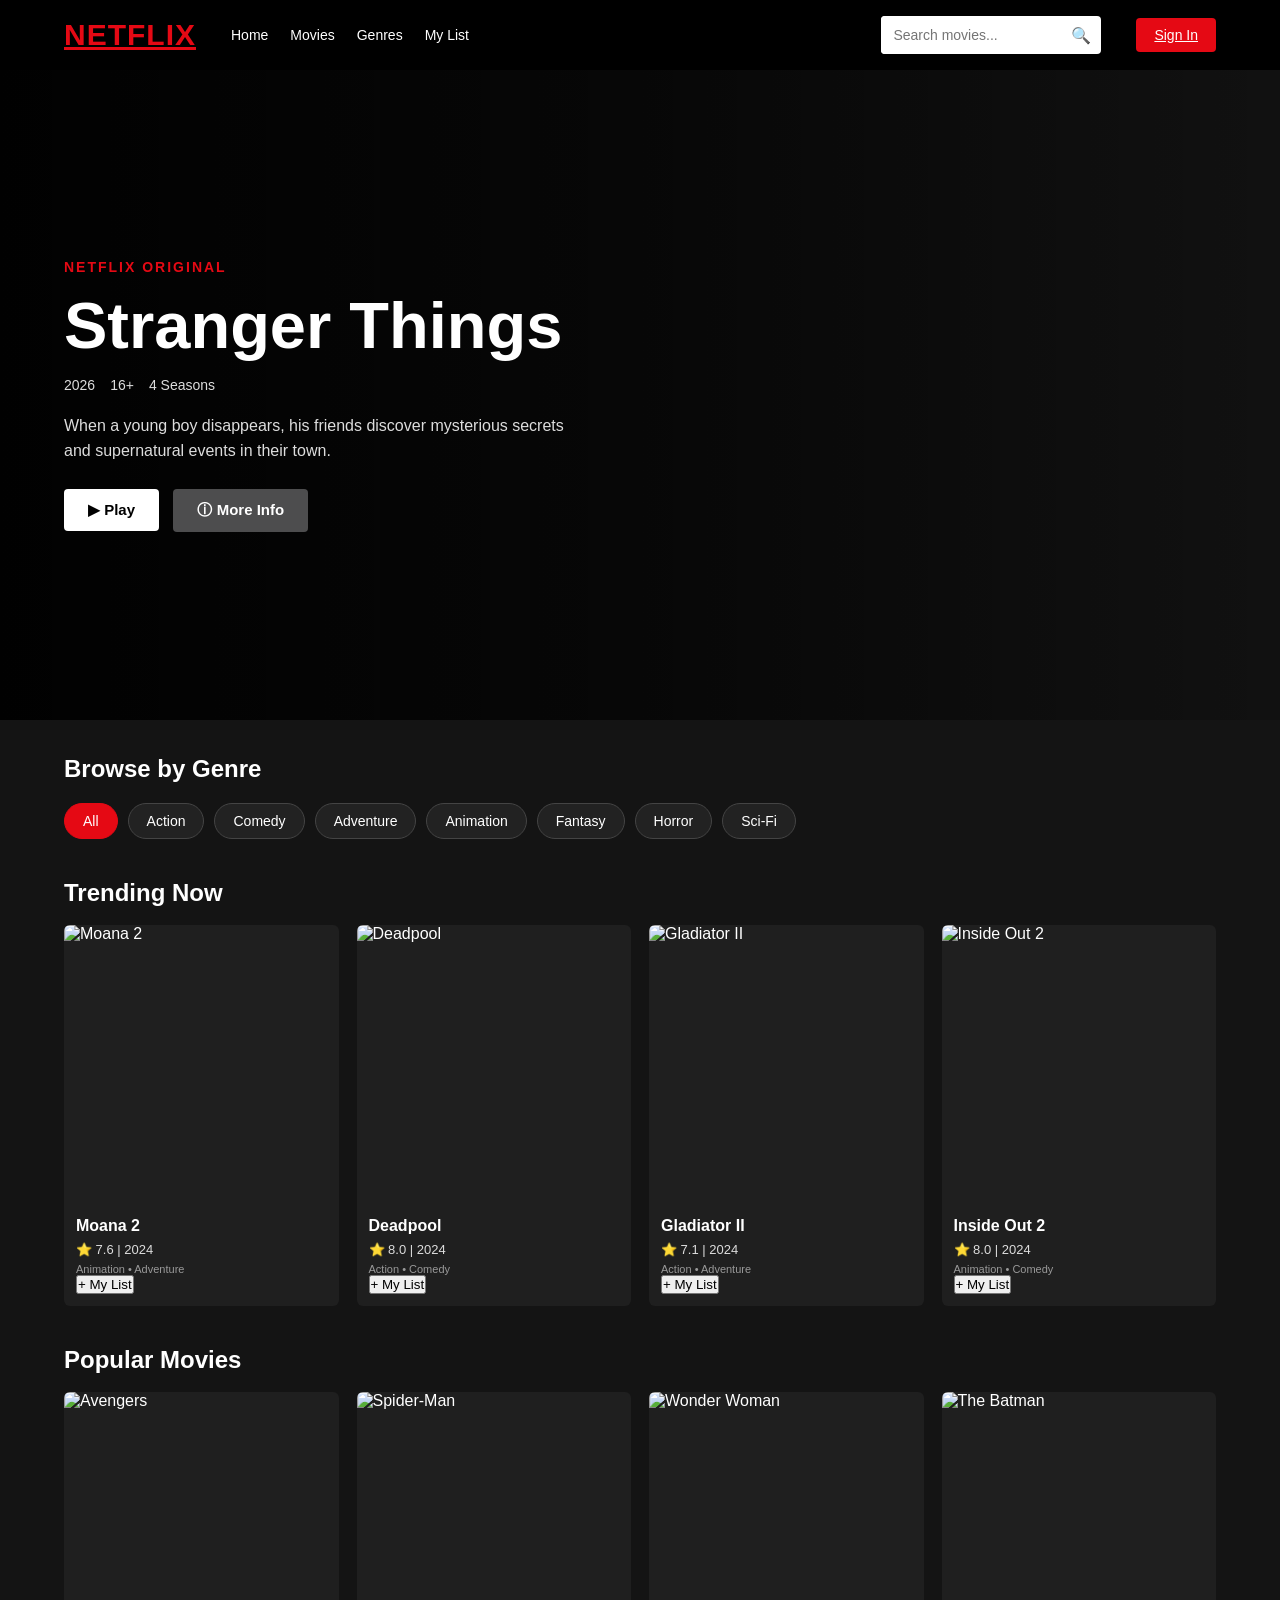
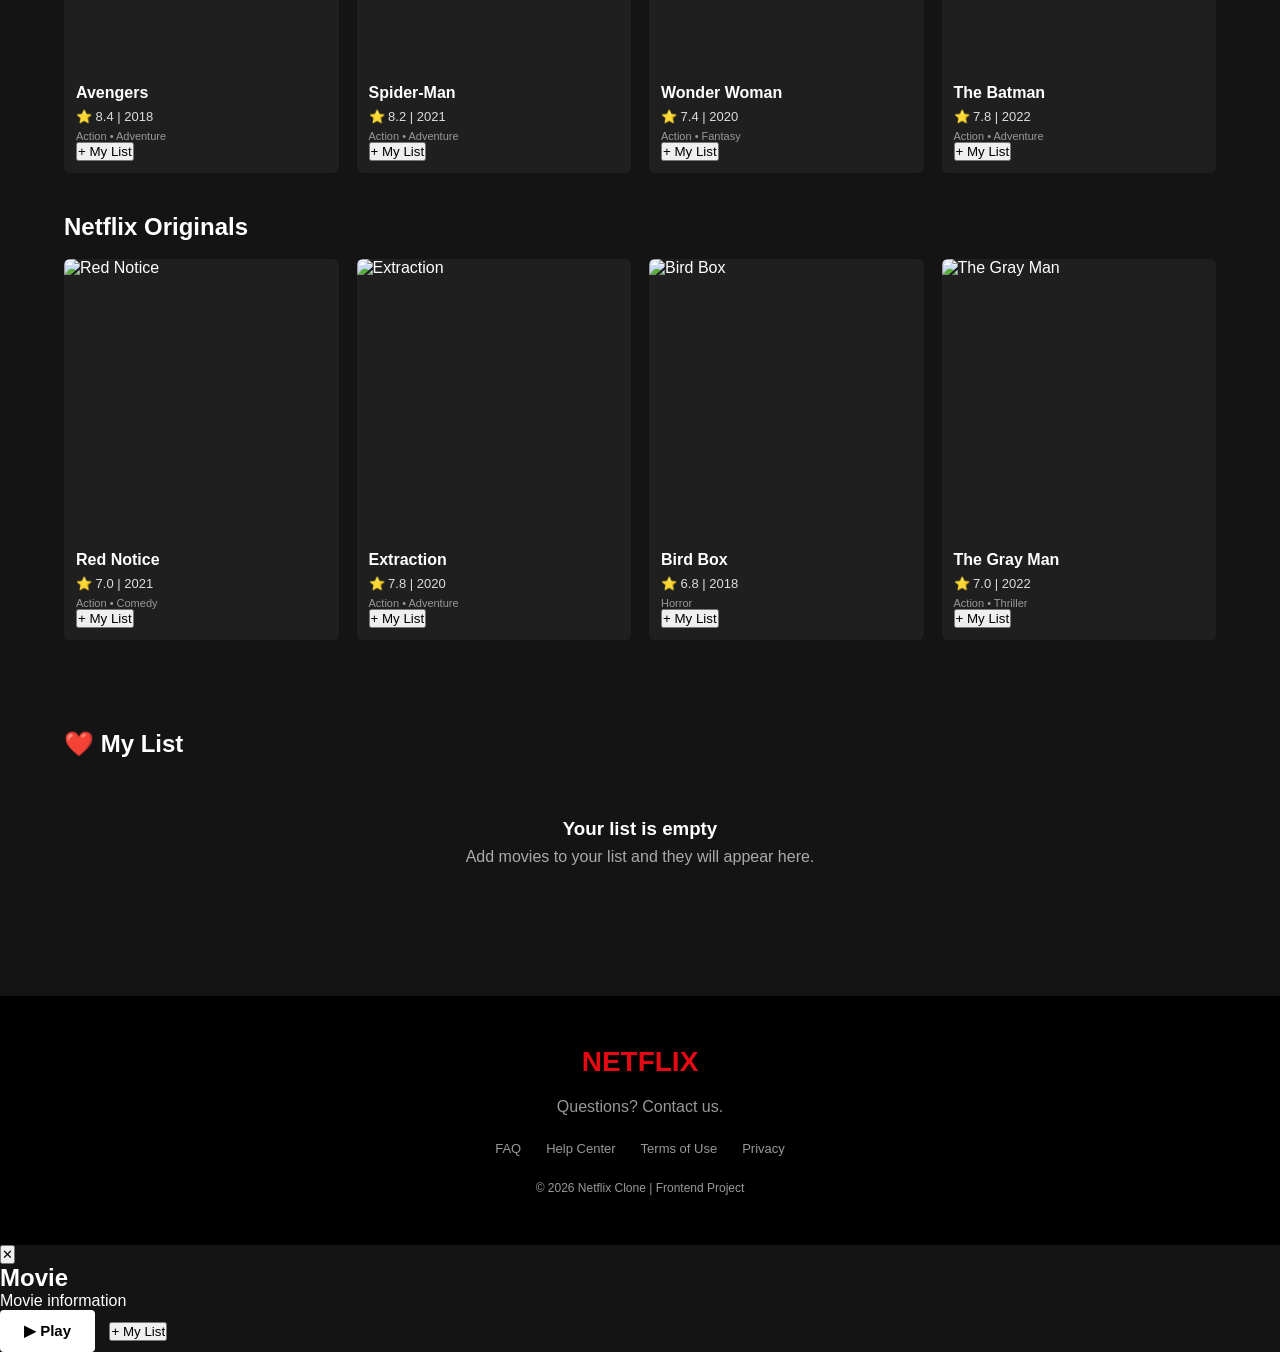
==== commit 88e81b27: "Updated project" ====
--- a/netflix-clone/index.html
+++ b/netflix-clone/index.html
@@ -3,198 +3,735 @@
 
 <head>
     <meta charset="UTF-8">
-
     <meta name="viewport" content="width=device-width, initial-scale=1.0">
 
-    <title>Netflix - Sign Up</title>
+    <title>Netflix Clone</title>
 
     <link rel="stylesheet" href="style.css">
 </head>
 
-<body class="login-page">
-
-    <!-- HEADER -->
-
-    <header class="login-header">
-
-        <a href="index.html" class="login-logo">
+<body>
+
+    <!-- NAVBAR -->
+
+    <header class="navbar">
+
+        <a href="index.html" class="logo">
             NETFLIX
         </a>
 
+        <nav>
+            <a href="#home">Home</a>
+            <a href="#movies">Movies</a>
+            <a href="#genres">Genres</a>
+            <a href="#mylist">My List</a>
+        </nav>
+
+        <div class="search-box">
+            <input
+                type="text"
+                id="searchInput"
+                placeholder="Search movies..."
+            >
+            <span>🔍</span>
+        </div>
+
+        <a href="login.html" class="signin-btn">
+            Sign In
+        </a>
+
     </header>
 
 
-    <!-- SIGN UP -->
-
-    <main class="login-container">
-
-        <div class="login-box">
-
-            <h1>Create Account</h1>
-
-            <p class="signup-description">
-                Create your account to start watching.
+    <!-- HERO -->
+
+    <section class="hero" id="home">
+
+        <div class="hero-content">
+
+            <span class="featured">
+                NETFLIX ORIGINAL
+            </span>
+
+            <h1>Stranger Things</h1>
+
+            <div class="hero-meta">
+                <span>2026</span>
+                <span>16+</span>
+                <span>4 Seasons</span>
+            </div>
+
+            <p>
+                When a young boy disappears, his friends discover
+                mysterious secrets and supernatural events in their town.
             </p>
 
-
-            <form id="signupForm">
-
-                <!-- NAME -->
-
-                <div class="input-group">
-
-                    <input
-                        type="text"
-                        id="signupName"
-                        placeholder="Full name"
-                        required
-                    >
-
-                </div>
-
-
-                <!-- EMAIL -->
-
-                <div class="input-group">
-
-                    <input
-                        type="email"
-                        id="signupEmail"
-                        placeholder="Email address"
-                        required
-                    >
-
-                </div>
-
-
-                <!-- PASSWORD -->
-
-                <div class="input-group password-group">
-
-                    <input
-                        type="password"
-                        id="signupPassword"
-                        placeholder="Password"
-                        required
-                    >
-
-                    <button
-                        type="button"
-                        id="signupTogglePassword"
-                        class="show-password"
-                    >
-                        Show
-                    </button>
-
-                </div>
-
-
-                <!-- CONFIRM PASSWORD -->
-
-                <div class="input-group">
-
-                    <input
-                        type="password"
-                        id="confirmPassword"
-                        placeholder="Confirm password"
-                        required
-                    >
-
-                </div>
-
-
-                <!-- ERROR -->
-
-                <p
-                    id="signupError"
-                    class="login-error"
-                ></p>
-
-
-                <!-- SIGN UP BUTTON -->
-
-                <button
-                    type="submit"
-                    class="login-btn"
-                >
-                    Sign Up
-                </button>
-
-
-                <!-- LOGIN -->
-
-                <div class="signup-text">
-
-                    <span>
-                        Already have an account?
-                    </span>
-
-                    <a href="login.html">
-                        Sign in.
-                    </a>
-
-                </div>
-
-
-                <!-- INFO -->
-
-                <p class="login-info">
-
-                    By signing up, you agree to our
-                    Terms of Use and Privacy Policy.
-
-                </p>
-
-            </form>
+            <div class="hero-buttons">
+
+                <button
+                    class="play-btn"
+                    onclick="playMovie('Stranger Things')"
+                >
+                    ▶ Play
+                </button>
+
+                <button
+                    class="info-btn"
+                    onclick="showInfo('Stranger Things')"
+                >
+                    ⓘ More Info
+                </button>
+
+            </div>
 
         </div>
 
+    </section>
+
+
+    <!-- MAIN -->
+
+    <main id="movies">
+
+
+        <!-- GENRES -->
+
+        <section
+            class="genre-filter-section"
+            id="genres"
+        >
+
+            <h2>Browse by Genre</h2>
+
+            <div class="genre-buttons">
+
+                <button
+                    class="genre-btn active"
+                    data-genre="all"
+                >
+                    All
+                </button>
+
+                <button
+                    class="genre-btn"
+                    data-genre="action"
+                >
+                    Action
+                </button>
+
+                <button
+                    class="genre-btn"
+                    data-genre="comedy"
+                >
+                    Comedy
+                </button>
+
+                <button
+                    class="genre-btn"
+                    data-genre="adventure"
+                >
+                    Adventure
+                </button>
+
+                <button
+                    class="genre-btn"
+                    data-genre="animation"
+                >
+                    Animation
+                </button>
+
+                <button
+                    class="genre-btn"
+                    data-genre="fantasy"
+                >
+                    Fantasy
+                </button>
+
+                <button
+                    class="genre-btn"
+                    data-genre="horror"
+                >
+                    Horror
+                </button>
+
+                <button
+                    class="genre-btn"
+                    data-genre="sci-fi"
+                >
+                    Sci-Fi
+                </button>
+
+            </div>
+
+        </section>
+
+
+        <!-- TRENDING -->
+
+        <section class="movies-section">
+
+            <h2>Trending Now</h2>
+
+            <div class="movie-container">
+
+
+                <div
+                    class="movie-card"
+                    data-movie="Moana 2"
+                    data-genre="animation adventure fantasy"
+                    onclick="showInfo('Moana 2')"
+                >
+
+                    <img
+                        src="https://image.tmdb.org/t/p/w500/1XDDXPXGiI8id7MrUxK36ke7gkX.jpg"
+                        alt="Moana 2"
+                    >
+
+                    <div class="movie-info">
+
+                        <h3>Moana 2</h3>
+
+                        <p>⭐ 7.6 | 2024</p>
+
+                        <small>
+                            Animation • Adventure
+                        </small>
+
+                        <button
+                            class="list-btn"
+                            onclick="event.stopPropagation(); addToList('Moana 2')"
+                        >
+                            + My List
+                        </button>
+
+                    </div>
+
+                </div>
+
+
+                <div
+                    class="movie-card"
+                    data-movie="Deadpool"
+                    data-genre="action comedy adventure"
+                    onclick="showInfo('Deadpool')"
+                >
+
+                    <img
+                        src="https://image.tmdb.org/t/p/w500/8cdWjvZQUExUUTzyp4t6EDMubfO.jpg"
+                        alt="Deadpool"
+                    >
+
+                    <div class="movie-info">
+
+                        <h3>Deadpool</h3>
+
+                        <p>⭐ 8.0 | 2024</p>
+
+                        <small>
+                            Action • Comedy
+                        </small>
+
+                        <button
+                            class="list-btn"
+                            onclick="event.stopPropagation(); addToList('Deadpool')"
+                        >
+                            + My List
+                        </button>
+
+                    </div>
+
+                </div>
+
+
+                <div
+                    class="movie-card"
+                    data-movie="Gladiator II"
+                    data-genre="action adventure"
+                    onclick="showInfo('Gladiator II')"
+                >
+
+                    <img
+                        src="https://image.tmdb.org/t/p/w500/1pdfLvkbY9ohJlCjQH2CZjjYVvJ.jpg"
+                        alt="Gladiator II"
+                    >
+
+                    <div class="movie-info">
+
+                        <h3>Gladiator II</h3>
+
+                        <p>⭐ 7.1 | 2024</p>
+
+                        <small>
+                            Action • Adventure
+                        </small>
+
+                        <button
+                            class="list-btn"
+                            onclick="event.stopPropagation(); addToList('Gladiator II')"
+                        >
+                            + My List
+                        </button>
+
+                    </div>
+
+                </div>
+
+
+                <div
+                    class="movie-card"
+                    data-movie="Inside Out 2"
+                    data-genre="animation comedy adventure"
+                    onclick="showInfo('Inside Out 2')"
+                >
+
+                    <img
+                        src="https://image.tmdb.org/t/p/w500/q719jXXEzOoYaps6babgKnONONX.jpg"
+                        alt="Inside Out 2"
+                    >
+
+                    <div class="movie-info">
+
+                        <h3>Inside Out 2</h3>
+
+                        <p>⭐ 8.0 | 2024</p>
+
+                        <small>
+                            Animation • Comedy
+                        </small>
+
+                        <button
+                            class="list-btn"
+                            onclick="event.stopPropagation(); addToList('Inside Out 2')"
+                        >
+                            + My List
+                        </button>
+
+                    </div>
+
+                </div>
+
+            </div>
+
+        </section>
+
+
+        <!-- POPULAR -->
+
+        <section class="movies-section">
+
+            <h2>Popular Movies</h2>
+
+            <div class="movie-container">
+
+
+                <div
+                    class="movie-card"
+                    data-movie="Avengers"
+                    data-genre="action adventure sci-fi"
+                    onclick="showInfo('Avengers')"
+                >
+
+                    <img
+                        src="https://image.tmdb.org/t/p/w500/7WsyChQLEftFiDOVTGkv3hFpyyt.jpg"
+                        alt="Avengers"
+                    >
+
+                    <div class="movie-info">
+
+                        <h3>Avengers</h3>
+
+                        <p>⭐ 8.4 | 2018</p>
+
+                        <small>
+                            Action • Adventure
+                        </small>
+
+                        <button
+                            class="list-btn"
+                            onclick="event.stopPropagation(); addToList('Avengers')"
+                        >
+                            + My List
+                        </button>
+
+                    </div>
+
+                </div>
+
+
+                <div
+                    class="movie-card"
+                    data-movie="Spider-Man"
+                    data-genre="action adventure sci-fi"
+                    onclick="showInfo('Spider-Man')"
+                >
+
+                    <img
+                        src="https://image.tmdb.org/t/p/w500/6ELCZlTA5lGUops70hKdB83WJxH.jpg"
+                        alt="Spider-Man"
+                    >
+
+                    <div class="movie-info">
+
+                        <h3>Spider-Man</h3>
+
+                        <p>⭐ 8.2 | 2021</p>
+
+                        <small>
+                            Action • Adventure
+                        </small>
+
+                        <button
+                            class="list-btn"
+                            onclick="event.stopPropagation(); addToList('Spider-Man')"
+                        >
+                            + My List
+                        </button>
+
+                    </div>
+
+                </div>
+
+
+                <div
+                    class="movie-card"
+                    data-movie="Wonder Woman"
+                    data-genre="action fantasy adventure"
+                    onclick="showInfo('Wonder Woman')"
+                >
+
+                    <img
+                        src="https://image.tmdb.org/t/p/w500/8UlWHLMpgZm9bx6QYh0NFoq67TZ.jpg"
+                        alt="Wonder Woman"
+                    >
+
+                    <div class="movie-info">
+
+                        <h3>Wonder Woman</h3>
+
+                        <p>⭐ 7.4 | 2020</p>
+
+                        <small>
+                            Action • Fantasy
+                        </small>
+
+                        <button
+                            class="list-btn"
+                            onclick="event.stopPropagation(); addToList('Wonder Woman')"
+                        >
+                            + My List
+                        </button>
+
+                    </div>
+
+                </div>
+
+
+                <div
+                    class="movie-card"
+                    data-movie="The Batman"
+                    data-genre="action adventure"
+                    onclick="showInfo('The Batman')"
+                >
+
+                    <img
+                        src="https://image.tmdb.org/t/p/w500/74xTEgt7R36Fpooo50r9T25onhq.jpg"
+                        alt="The Batman"
+                    >
+
+                    <div class="movie-info">
+
+                        <h3>The Batman</h3>
+
+                        <p>⭐ 7.8 | 2022</p>
+
+                        <small>
+                            Action • Adventure
+                        </small>
+
+                        <button
+                            class="list-btn"
+                            onclick="event.stopPropagation(); addToList('The Batman')"
+                        >
+                            + My List
+                        </button>
+
+                    </div>
+
+                </div>
+
+            </div>
+
+        </section>
+
+
+        <!-- NETFLIX ORIGINALS -->
+
+        <section class="movies-section">
+
+            <h2>Netflix Originals</h2>
+
+            <div class="movie-container">
+
+
+                <div
+                    class="movie-card"
+                    data-movie="Red Notice"
+                    data-genre="action comedy"
+                    onclick="showInfo('Red Notice')"
+                >
+
+                    <img
+                        src="https://image.tmdb.org/t/p/w500/wdE6TIcR1fG0s6Z8R8k4s8H7d1D.jpg"
+                        alt="Red Notice"
+                    >
+
+                    <div class="movie-info">
+
+                        <h3>Red Notice</h3>
+
+                        <p>⭐ 7.0 | 2021</p>
+
+                        <small>
+                            Action • Comedy
+                        </small>
+
+                        <button
+                            class="list-btn"
+                            onclick="event.stopPropagation(); addToList('Red Notice')"
+                        >
+                            + My List
+                        </button>
+
+                    </div>
+
+                </div>
+
+
+                <div
+                    class="movie-card"
+                    data-movie="Extraction"
+                    data-genre="action adventure"
+                    onclick="showInfo('Extraction')"
+                >
+
+                    <img
+                        src="https://image.tmdb.org/t/p/w500/nygOUcBKPHFTbxsYRFZVePAVGAZ.jpg"
+                        alt="Extraction"
+                    >
+
+                    <div class="movie-info">
+
+                        <h3>Extraction</h3>
+
+                        <p>⭐ 7.8 | 2020</p>
+
+                        <small>
+                            Action • Adventure
+                        </small>
+
+                        <button
+                            class="list-btn"
+                            onclick="event.stopPropagation(); addToList('Extraction')"
+                        >
+                            + My List
+                        </button>
+
+                    </div>
+
+                </div>
+
+
+                <div
+                    class="movie-card"
+                    data-movie="Bird Box"
+                    data-genre="horror"
+                    onclick="showInfo('Bird Box')"
+                >
+
+                    <img
+                        src="https://image.tmdb.org/t/p/w500/rGfGfgLgs2ZQ3C7r8j1g3M6P7QO.jpg"
+                        alt="Bird Box"
+                    >
+
+                    <div class="movie-info">
+
+                        <h3>Bird Box</h3>
+
+                        <p>⭐ 6.8 | 2018</p>
+
+                        <small>
+                            Horror
+                        </small>
+
+                        <button
+                            class="list-btn"
+                            onclick="event.stopPropagation(); addToList('Bird Box')"
+                        >
+                            + My List
+                        </button>
+
+                    </div>
+
+                </div>
+
+
+                <div
+                    class="movie-card"
+                    data-movie="The Gray Man"
+                    data-genre="action adventure"
+                    onclick="showInfo('The Gray Man')"
+                >
+
+                    <img
+                        src="https://image.tmdb.org/t/p/w500/8cXbitsS6dWQ5gfMTZdorpAAzEH.jpg"
+                        alt="The Gray Man"
+                    >
+
+                    <div class="movie-info">
+
+                        <h3>The Gray Man</h3>
+
+                        <p>⭐ 7.0 | 2022</p>
+
+                        <small>
+                            Action • Thriller
+                        </small>
+
+                        <button
+                            class="list-btn"
+                            onclick="event.stopPropagation(); addToList('The Gray Man')"
+                        >
+                            + My List
+                        </button>
+
+                    </div>
+
+                </div>
+
+            </div>
+
+        </section>
+
     </main>
 
 
+    <!-- MY LIST -->
+
+    <section
+        class="my-list-section"
+        id="mylist"
+    >
+
+        <h2>❤️ My List</h2>
+
+        <div
+            class="my-list-container"
+            id="myListContainer"
+        ></div>
+
+        <div
+            class="empty-list"
+            id="emptyList"
+        >
+
+            <h3>Your list is empty</h3>
+
+            <p>
+                Add movies to your list and they will appear here.
+            </p>
+
+        </div>
+
+    </section>
+
+
+    <!-- NO RESULTS -->
+
+    <div
+        id="noResults"
+        class="no-results"
+    >
+
+        <h2>No movies found 😔</h2>
+
+        <p>
+            Try searching for another movie.
+        </p>
+
+    </div>
+
+
     <!-- FOOTER -->
 
-    <footer class="login-footer">
+    <footer>
+
+        <div class="footer-logo">
+            NETFLIX
+        </div>
 
         <p>
             Questions? Contact us.
         </p>
 
-        <div class="login-footer-links">
-
-            <a href="#">
-                FAQ
-            </a>
-
-            <a href="#">
-                Help Center
-            </a>
-
-            <a href="#">
-                Terms of Use
-            </a>
-
-            <a href="#">
-                Privacy
-            </a>
+        <div class="footer-links">
+
+            <a href="#">FAQ</a>
+            <a href="#">Help Center</a>
+            <a href="#">Terms of Use</a>
+            <a href="#">Privacy</a>
 
         </div>
 
-        <select class="language-select">
-
-            <option>
-                English
-            </option>
-
-            <option>
-                Sinhala
-            </option>
-
-        </select>
+        <p class="copyright">
+            © 2026 Netflix Clone | Frontend Project
+        </p>
 
     </footer>
 
 
+    <!-- MOVIE MODAL -->
+
+    <div
+        class="modal"
+        id="movieModal"
+    >
+
+        <div class="modal-content">
+
+            <button
+                class="close-modal"
+                onclick="closeModal()"
+            >
+                ✕
+            </button>
+
+            <h2 id="modalTitle">
+                Movie
+            </h2>
+
+            <p id="modalDescription">
+                Movie information
+            </p>
+
+            <button
+                class="play-btn"
+                onclick="playMovie()"
+            >
+                ▶ Play
+            </button>
+
+            <button
+                class="list-btn modal-list-btn"
+                onclick="addCurrentMovie()"
+            >
+                + My List
+            </button>
+
+        </div>
+
+    </div>
+
+
     <script src="script.js"></script>
 
 </body>
